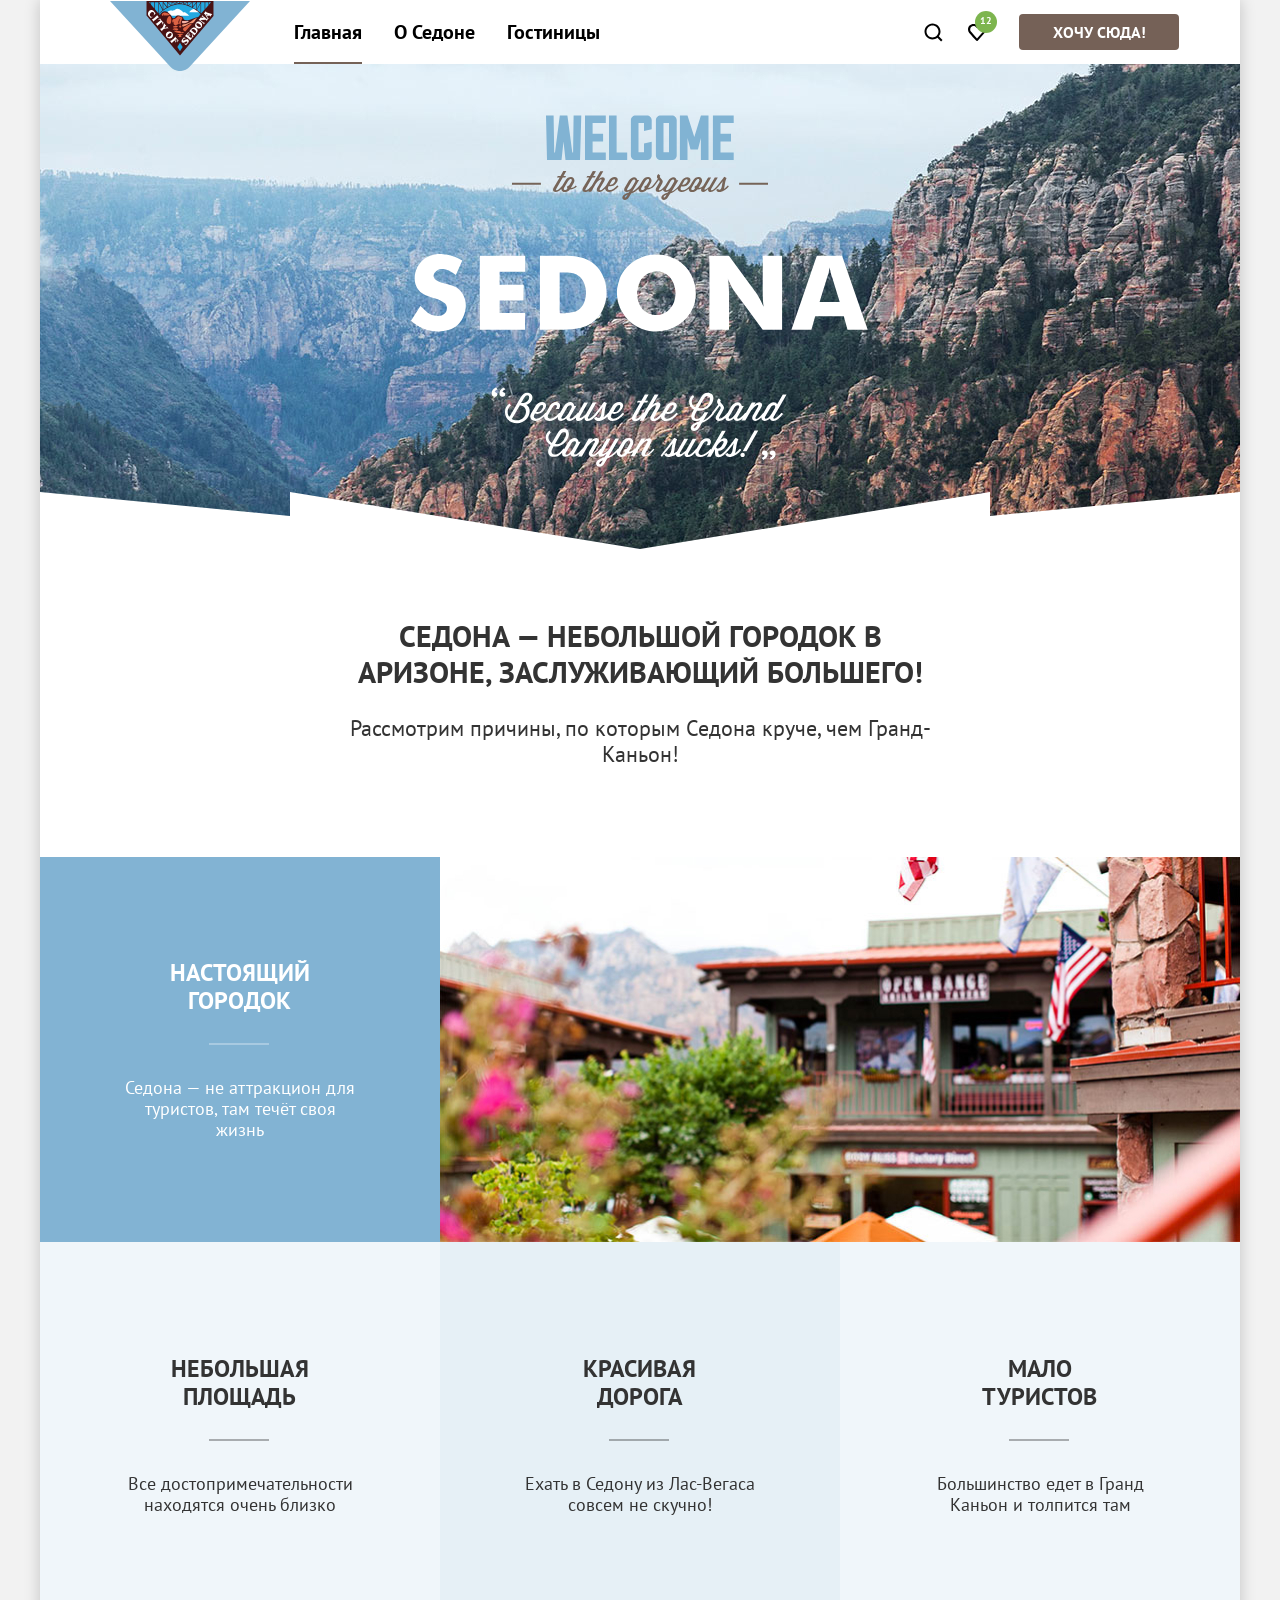
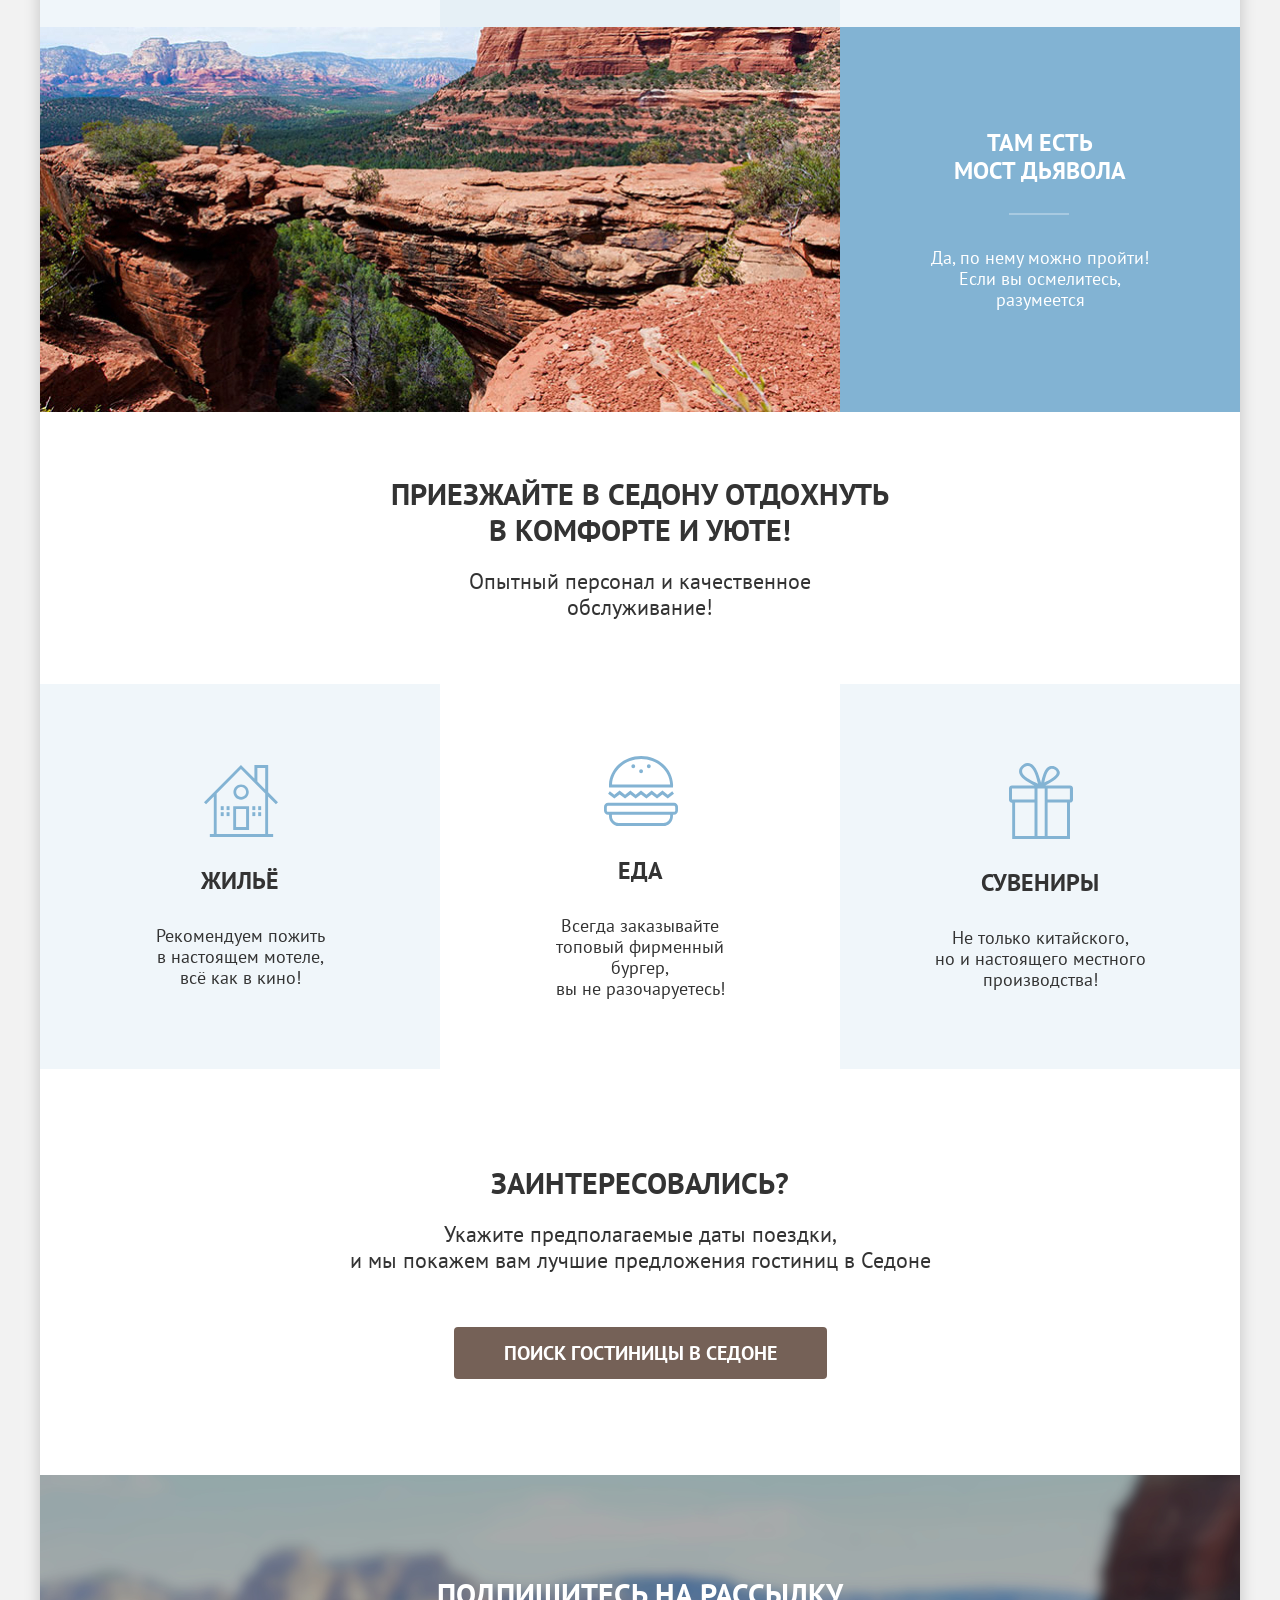
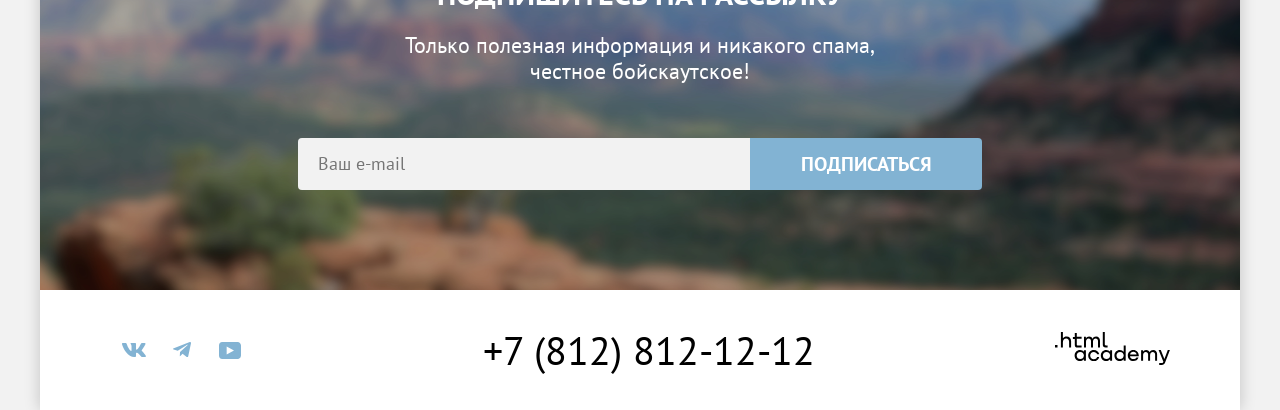
==== index.html @ 3633078c "pp2" ====
<!DOCTYPE html>
<html lang="ru">

  <head>
    <meta charset="utf-8">
    <title>Седона. Главная страница</title>
    <link rel="icon" type="image/png" sizes="32x32" href="images/favicon.png">
    <link rel="stylesheet" href="styles/styles.css">

  </head>

  <body>
    <div class="shadow">
      <header class="page-header">
        <nav class="navigation">
          <a class="logo-link" href="index.html">
            <img class="navigation-logo" src="images/logo.svg" alt="Город Седона" loading="lazy">
          </a>
          <div class="nav-left-col">
            <ul class="navigation-list">
              <li class="navigation-item">
                <a class="navigation-link navigation-current" href="index.html">Главная</a>
              </li>
              <li class="navigation-item">
                <a class="navigation-link" href="about.html">О Седоне</a>
              </li>
              <li class="navigation-item">
                <a class="navigation-link" href="catalog.html">Гостиницы</a>
              </li>
            </ul>
          </div>
          <ul class="navigation-list navigation-user">
            <li class="navigation-item">
              <a class="navigation-link" href="search.html">
                <svg class="navigation-icon" xmlns="http://www.w3.org/2000/svg" width="20" height="20" fill="none">
                  <path
                    d="M19.5 18.0083L15.8 14.3287C16.8 13.0359 17.5 11.3453 17.5 9.4558C17.5 5.08011 13.9 1.5 9.5 1.5C5.1 1.5 1.5 5.17956 1.5 9.55525C1.5 13.9309 5.1 17.511 9.5 17.511C11.3 17.511 13 16.9144 14.4 15.8204L18.1 19.5L19.5 18.0083ZM9.5 15.5221C6.2 15.5221 3.5 12.837 3.5 9.55525C3.5 6.27348 6.2 3.5884 9.5 3.5884C12.8 3.5884 15.5 6.27348 15.5 9.55525C15.5 12.837 12.8 15.5221 9.5 15.5221Z" />
                </svg>
                <span class="visually-hidden">
                  Поиск
                </span>
              </a>
            </li>
            <li class="navigation-item">
              <a class="navigation-link likes" href="favorite.html">
                <svg class="navigation-icon" xmlns="http://www.w3.org/2000/svg" width="20" height="20" fill="none">
                  <path
                    d="M9.9 19C9.6 19 9.3 18.9 9.1 18.6C3.7 12.5 2.4 11.1 2.1 10.7C1.4 9.8 1 8.6 1 7.4C1 4.4 3.4 2 6.5 2C7.8 2 9 2.5 10 3.3C11 2.5 12.3 2 13.5 2C16.5 2 19 4.4 19 7.4C19 8.7 18.5 9.9 17.7 10.8L10.7 18.7C10.5 18.9 10.3 19 9.9 19ZM3.9 9.5C4.2 9.9 7.4 13.5 10 16.4L16.2 9.4C16.7 8.9 16.9 8.2 16.9 7.4C16.9 5.6 15.4 4.1 13.6 4.1C12.6 4.1 11.6 4.6 10.9 5.4C10.6 5.7 10.3 5.8 10 5.8C9.7 5.8 9.4 5.6 9.2 5.4C8.5 4.6 7.5 4.1 6.5 4.1C4.7 4.1 3.2 5.6 3.2 7.4C3.1 8.3 3.5 9 3.9 9.5C3.8 9.5 3.8 9.5 3.9 9.5Z" />
                </svg>
                <span class="visually-hidden">
                  Избранное 12
                </span>
                <span class="likes-count">12</span>
              </a>
            </li>
            <li class="navigation-item">
              <a class="button navigation-link" href="choose.html">ХОЧУ СЮДА!</a>
            </li>
          </ul>
        </nav>
      </header>

      <main class="main-container main-index">
        <div class="page-container">
          <section class="heading">
            <h1 class="visually-hidden">Седона приветствие</h1>
            <div class="hero-picture">
              <img class="heading-logo" src="images/welcome.svg" lang="en"
                alt="Welcome to the gorgeous Sedona. Because the Grand Canyon sucks!" loading="lazy">
              <svg class="border-hero" width="1200" height="57" fill="none" xmlns="http://www.w3.org/2000/svg">
                <path d="M0 57V0L250 24V0L600 57L950 0V24L1200 0V57H0Z" fill="white" />
              </svg>
            </div>
            <div class="heading-text">
              <p class="heading-main-text">Седона — небольшой городок в Аризоне, заслуживающий большего!</p>
              <p class="subtext heading-subtext">Рассмотрим причины, по которым Седона круче, чем Гранд-Каньон!</p>
            </div>
          </section>

          <section class="advantages">
            <h2 class="visually-hidden">Преимущества</h2>
            <ul class="advantages-list">
              <li class="advantages-item dark-blue">
                <div class="advantages-alignment">
                  <h3 class="advantages-title">Настоящий городок</h3>
                  <p class="advantages-description">Седона — не аттракцион для туристов, там течёт своя жизнь</p>
                </div>
                <img class="advantages-image" src="images/photo-1.jpg" width="800" height="385"
                  alt="Фото городка Седона" loading="lazy">
              </li>
              <li class="advantages-item light-blue">
                <div class="advantages-alignment">
                  <h3 class="advantages-title">Небольшая площадь</h3>
                  <p class="advantages-description">Все достопримечательности находятся очень близко</p>
                </div>
              </li>
              <li class="advantages-item blue">
                <div class="advantages-alignment">
                  <h3 class="advantages-title">Красивая дорога</h3>
                  <p class="advantages-description">Ехать в Седону из Лас-Вегаса совсем не скучно!</p>
                </div>
              </li>
              <li class="advantages-item light-blue">
                <div class="advantages-alignment">
                  <h3 class="advantages-title">Мало туристов</h3>
                  <p class="advantages-description">Большинство едет в Гранд Каньон и толпится там</p>
                </div>
              </li>
              <li class="advantages-item dark-blue">
                <img class="advantages-image" src="images/photo-2.jpg" width="800" height="385" alt="Пейзаж каньона" loading="lazy">
                <div class="advantages-alignment">
                  <h3 class="advantages-title">Там есть<br>мост дьявола</h3>
                  <p class="advantages-description">Да, по нему можно пройти! Если вы осмелитесь, разумеется</p>
                </div>
              </li>
            </ul>
          </section>

          <section class="services">
            <div class="services-head">
              <h2 class="title services-title">Приезжайте в Седону отдохнуть в комфорте и уюте!</h2>
              <p class="subtext services-subtext">Опытный персонал и качественное обслуживание!</p>
            </div>
            <ul class="services-list">
              <li class="services-item light-blue">
                <img class="services-logo" src="images/Advantage-house.svg" alt="Декоративный элемент дом">
                <span class="services-name">Жильё</span>
                <p class="services-description">Рекомендуем пожить<br>в&nbsp;настоящем мотеле,<br>всё как в кино!</p>
              </li>
              <li class="services-item">
                <img class="services-logo" src="images/Advantage-burger.svg" alt="Декоративный элемент бургер" loading="lazy">
                <span class="services-name">Еда</span>
                <p class="services-description">Всегда заказывайте<br>топовый фирменный бургер,<br>вы не разочаруетесь!
                </p>
              </li>
              <li class="services-item light-blue">
                <img class="services-logo" src="images/Advantage-gift.svg" alt="Декоративный элемент подарок" loading="lazy">
                <span class="services-name">Сувениры</span>
                <p class="services-description">Не только китайского,<br>но и настоящего местного<br>производства!</p>
              </li>
            </ul>
          </section>
          <section class="booking">
            <div class="booking-text">
              <h2 class="title booking-title">Заинтересовались?</h2>
              <p class="subtext booking-subtext">Укажите предполагаемые даты поездки,<br>и мы покажем вам лучшие
                предложения гостиниц в Седоне</p>
              <button class="button booking-button">ПОИСК ГОСТИНИЦЫ В СЕДОНЕ</button>
            </div>
          </section>
          <section class="subscription">
            <div class="subscription-text">
              <h2 class="title subscription-title">Подпишитесь на рассылку</h2>
              <p class="subtext subscription-subtext">Только полезная информация и никакого спама, честное бойскаутское!
              </p>
            </div>
            <form class="subscription-form" action="https://echo.htmlacademy.ru/courses" method="post">
              <label class="visually-hidden" for="subscription-email">Email</label>
              <input class="field" type="email" placeholder="Ваш e-mail" name="subscription-email"
                id="subscription-email" required>
              <button class="button subscription-button" type="submit">Подписаться</button>
            </form>
          </section>
        </div>
      </main>

      <footer class="page-footer">
        <div class="page-footer-container">
          <section class="footer-social">
            <h2 class="visually-hidden">Наши социальные сети</h2>
            <ul class="footer-social-list">
              <li class="footer-social-item">
                <a class="button" href="https://vk.com/htmlacademy" target="_blank" rel="noreferrer noopener">
                  <svg class="footer-social-logo" xmlns="http://www.w3.org/2000/svg" width="24" height="14" fill="none">
                    <path fill-rule="evenodd" clip-rule="evenodd"
                      d="M23.45 0.948C23.616 0.402 23.45 0 22.655 0H20.03C19.362 0 19.054 0.347 18.887 0.73C18.887 0.73 17.552 3.926 15.661 6.002C15.049 6.604 14.771 6.795 14.437 6.795C14.27 6.795 14.019 6.604 14.019 6.057V0.948C14.019 0.292 13.835 0 13.279 0H9.151C8.734 0 8.483 0.304 8.483 0.593C8.483 1.214 9.429 1.358 9.526 3.106V6.904C9.526 7.737 9.373 7.888 9.039 7.888C8.149 7.888 5.984 4.677 4.699 1.003C4.45 0.288 4.198 0 3.527 0H0.9C0.15 0 0 0.347 0 0.73C0 1.412 0.89 4.8 4.145 9.281C6.315 12.341 9.37 14 12.153 14C13.822 14 14.028 13.632 14.028 12.997V10.684C14.028 9.947 14.186 9.8 14.715 9.8C15.105 9.8 15.772 9.992 17.33 11.467C19.11 13.216 19.403 14 20.405 14H23.03C23.78 14 24.156 13.632 23.94 12.904C23.702 12.18 22.852 11.129 21.725 9.882C21.113 9.172 20.195 8.407 19.916 8.024C19.527 7.533 19.638 7.314 19.916 6.877C19.916 6.877 23.116 2.451 23.449 0.948H23.45Z" />
                  </svg>
                  <span class="visually-hidden">ВКонтакте</span>
                </a>
              </li>
              <li class="footer-social-item">
                <a class="button" href="https://t.me/htmlacademy" target="_blank" rel="noreferrer noopener">
                  <svg class="footer-social-logo" xmlns="http://www.w3.org/2000/svg" width="18" height="16" fill="none">
                    <path
                      d="M16.785 0.0992597L0.840489 6.24776C-0.247661 6.68481 -0.241365 7.29184 0.640845 7.56253L4.73445 8.83953L14.2058 2.8637C14.6537 2.59121 15.0629 2.7378 14.7265 3.03636L7.05283 9.96185H7.05103L7.05283 9.96275L6.77045 14.1823C7.18413 14.1823 7.36669 13.9925 7.59871 13.7686L9.58705 11.8351L13.7229 14.89C14.4855 15.31 15.0332 15.0941 15.2229 14.1841L17.9379 1.38885C18.2158 0.274623 17.5126 -0.229883 16.785 0.0992597Z" />
                  </svg>
                  <span class="visually-hidden">Телеграм</span>
                </a>
              </li>
              <li class="footer-social-item">
                <a class="button" href="https://www.youtube.com/user/htmlacademyru" target="_blank" rel="noreferrer noopener">
                  <svg class="footer-social-logo" xmlns="http://www.w3.org/2000/svg" width="22" height="17" fill="none">
                    <path
                      d="M18.607 0H3.17413C1.31343 0 0 1.59375 0 3.4V13.4937C0 15.4062 1.31343 17 3.17413 17H18.8259C20.4677 17 22 15.4062 22 13.6V3.4C21.7811 1.59375 20.4677 0 18.607 0ZM7.66169 12.5375V4.4625L14.995 8.5L7.66169 12.5375Z" />
                  </svg>
                  <span class="visually-hidden">YouTube</span>
                </a>
              </li>
            </ul>
          </section>

          <section class="footer-contacts">
            <h2 class="visually-hidden">Контакты</h2>
            <address class="footer-contacts-address">
              <a class="footer-contacts-address-phone" href="tel:+78005558628">+7 (812) 812-12-12</a>
            </address>
          </section>

          <section class="footer-logo">
            <h2 class="visually-hidden">Ссылка на академию</h2>
            <a class="footer-logo-link" href="https://htmlacademy.ru/" target="_blank" rel="noreferrer noopener">
              <svg class="academia-logo" xmlns="http://www.w3.org/2000/svg" width="115" height="33">
                <path
                  d="M0 12.9v2.6h2.5v-2.6zM11.6 4.5c-1.6 0-2.8.7-3.6 1.7h-.1V0h-2v15.5h2v-5.3c0-2.1 1.3-3.6 3.3-3.6 1.8 0 2.9 1.4 2.9 3.2v5.7h2V9.4c.1-3-1.8-4.9-4.5-4.9M26.6 4.8h-4.8V1.1h-2v3.8h-1.9v2h1.9v6c0 1.7 1 2.7 2.7 2.7h4.1v-2h-3.7c-.7 0-1.1-.4-1.1-1.1V6.8h4.8zM41.1 4.6c-1.6 0-2.9.8-3.5 2.1h-.1c-.6-1.2-1.8-2.1-3.4-2.1-1.4 0-2.5.8-3.1 1.8h-.1V4.8H29v10.6h2V10c0-2 1-3.5 2.6-3.5 1.5 0 2.4 1 2.4 2.6v6.3h2V9.8c0-2.4 1.4-3.3 2.6-3.3 1.5 0 2.4 1 2.4 2.6v6.3h2V8.9c.1-2.5-1.4-4.3-3.9-4.3M47.8 12.7c0 1.7 1 2.7 2.8 2.7h2v-2h-1.7c-.7 0-1.1-.4-1.1-1.1V0h-2zM28.9 19.7c-.9-1.1-2.2-1.8-3.9-1.8-3.1 0-5.4 2.3-5.4 5.6s2.3 5.6 5.4 5.6c1.8 0 3-.8 3.8-1.9h.1v1.6h2V18.2h-2zm-3.6 7.4c-2.2 0-3.6-1.6-3.6-3.6s1.4-3.6 3.6-3.6 3.6 1.6 3.6 3.6c0 1.9-1.4 3.6-3.6 3.6M44.2 22c-.5-2.4-2.6-4.1-5.4-4.1-3.4 0-5.6 2.5-5.6 5.6s2.2 5.6 5.6 5.6c2.8 0 4.9-1.8 5.4-4.2h-2.1c-.4 1.3-1.7 2.3-3.3 2.3-2.2 0-3.6-1.6-3.6-3.6s1.4-3.6 3.6-3.6c1.6 0 2.8 1 3.3 2.2h2.1zM55.1 19.7c-.9-1.1-2.2-1.8-3.9-1.8-3.1 0-5.4 2.3-5.4 5.6s2.3 5.6 5.4 5.6c1.8 0 3-.8 3.8-1.9h.1v1.6h2V18.2h-2zm-3.6 7.4c-2.2 0-3.6-1.6-3.6-3.6s1.4-3.6 3.6-3.6 3.6 1.6 3.6 3.6c0 1.9-1.5 3.6-3.6 3.6M68.7 19.8c-.9-1.1-2.2-1.9-3.9-1.9-3.1 0-5.4 2.3-5.4 5.6s2.2 5.6 5.4 5.6c1.7 0 3-.8 3.8-1.8h.1v1.5h2V13.4h-2zm-3.6 7.3c-2.2 0-3.6-1.6-3.6-3.6s1.4-3.6 3.6-3.6 3.6 1.6 3.6 3.6c-.1 2-1.5 3.6-3.6 3.6M78.3 17.9c-3.3 0-5.5 2.5-5.5 5.6 0 3 2.1 5.6 5.5 5.6 2.5 0 4.5-1.3 5.2-3.6h-2.1c-.5 1-1.6 1.6-3 1.6-1.9 0-3.3-1.3-3.4-2.9h8.8c.2-3.6-2-6.3-5.5-6.3m0 1.9c1.7 0 3 1 3.3 2.6h-6.5c.3-1.5 1.5-2.6 3.2-2.6M98.2 17.9c-1.6 0-2.9.8-3.6 2h-.1c-.6-1.2-1.8-2-3.4-2-1.4 0-2.5.7-3.1 1.8v-1.5h-1.9v10.6h2v-5.4c0-2 1-3.4 2.6-3.5 1.5 0 2.4 1 2.4 2.6v6.3h2v-5.6c0-2.4 1.4-3.3 2.6-3.3 1.5 0 2.4 1 2.4 2.6v6.3h2v-6.5c.1-2.6-1.4-4.4-3.9-4.4M109.4 27l-3.6-8.9h-2.2l4.8 11.6c-.3.9-.7 1.2-1.7 1.2h-2.5v2h2.5c1.8 0 2.8-.8 3.5-2.6l4.7-12.2h-2.1z" />
              </svg>
            </a>
          </section>
        </div>
      </footer>

      <div class="modal-container modal-container-close">
        <div class="modal modal-search">
          <button class="modal-close-button">
            <svg class="modal-cross" xmlns="http://www.w3.org/2000/svg" width="14" height="14">
              <path
                d="M14 1.292 12.708 0 7 5.708 1.292 0 0 1.292 5.708 7 0 12.708 1.292 14 7 8.292 12.708 14 14 12.708 8.292 7z" />
            </svg>
            <span class="visually-hidden">Закрыть</span>
          </button>
          <section class="modal-content">
            <h2 class="modal-title">Поиск гостиницы в Седоне</h2>
            <form class="search-form" action="https://echo.htmlacademy.ru/" method="post">
              <fieldset class="field-group field-group-one">
                <label class="modal-label" for="checkin-date">Дата Заезда:</label>
                <input class="checkin-date modal-field field" type="text" id="checkin-date" name="checkin-date"
                  value="27 апреля 2020">
                <span class="modal-notification in">Мы не можем отправить вас в прошлое.</span>
              </fieldset>
              <fieldset class="field-group field-group-two">
                <label class="modal-label" for="checkout-date">Дата Выезда:</label>
                <input class="checkout-date modal-field field" type="text" id="checkout-date" name="checkout-date"
                  value="1 сентября 2023">
                <span class="modal-notification out">На эти даты есть свободные номера. Пока есть.</span>
              </fieldset>
              <fieldset class="field-group field-adults">
                <label class="modal-label" for="adults">Взрослые:</label>
                <div class="field plus-minus-input">
                  <button class="minus-button" type="button">
                    <svg class="minus-icon" xmlns="http://www.w3.org/2000/svg" width="20" height="20" fill="none">
                      <path d="M3 9v2h14V9z" />
                    </svg>
                    <span class="visually-hidden">Уменьшить число</span>
                  </button>
                  <input class="adults modal-field field" type="text" id="adults" name="adults" value="2">
                  <button class="plus-button" type="button">
                    <svg class="plus-icon" width="14" height="14" fill="none" xmlns="http://www.w3.org/2000/svg">
                      <path d="M14 6H8V0H6V6H0V8H6V14H8V8H14V6Z" />
                    </svg>
                    <span class="visually-hidden">увеличить число</span>
                  </button>
                </div>
              </fieldset>
              <fieldset class="field-group field-childrens">
                <label class="modal-label" for="childrens">Дети:</label>
                <span class="tooltip">
                  <button class="tooltip-toggle" type="button" aria-labelledby="tooltip-label-date">
                    <svg class="tooltip-icon" width="26" height="26" fill="none" xmlns="http://www.w3.org/2000/svg">
                      <circle cx="13" cy="13" r="13" fill="#83B3D3" />
                      <path fill-rule="evenodd" clip-rule="evenodd" d="M12 7H14V9H12V7ZM14 19H12V10H14V19Z"
                        fill="white" />
                    </svg>
                  </button>
                  <span class="tooltip-text" role="tooltip" id="tooltip-label-date">Укажите количество детей, которые
                    будут с вами, возраст которых от 6 до 18 лет. Дети до 6 лет размещаются бесплатно.</span>
                </span>
                <div class="field plus-minus-input">
                  <button class="minus-button" type="button">
                    <svg class="minus-icon" xmlns="http://www.w3.org/2000/svg" width="20" height="20" fill="none">
                      <path d="M3 9v2h14V9z" />
                    </svg>
                    <span class="visually-hidden">Уменьшить число</span>
                  </button>
                  <input class="childrens modal-field field" type="text" id="childrens" name="childrens" value="2">
                  <button class="plus-button" type="button">
                    <svg class="plus-icon" width="14" height="14" fill="none" xmlns="http://www.w3.org/2000/svg">
                      <path d="M14 6H8V0H6V6H0V8H6V14H8V8H14V6Z" />
                    </svg>
                    <span class="visually-hidden">увеличить число</span>
                  </button>
                </div>
              </fieldset>
              <button class="button modal-search-result" type="submit">Найти</button>
            </form>
          </section>
        </div>
      </div>
    </div>
  </body>

</html>
---- styles/styles.css ----
@font-face {
  font-family: "PT Sans";
  font-style: normal;
  font-weight: 400;
  src: url("../fonts/PTSans-Regular.woff2") format("woff2");
  font-display: swap;
}

@font-face {
  font-family: "PT Sans";
  font-style: normal;
  font-weight: 700;
  src: url("../fonts/PTSans-Bold.woff2") format("woff2");
  font-display: swap;
}

@font-face {
  font-family: "PT Sans";
  font-style: italic;
  font-weight: 400;
  src: url("../fonts/PTSans-Italic.woff2") format("woff2");
  font-display: swap;
}

@font-face {
  font-family: "PT Sans";
  font-style: italic;
  font-weight: 700;
  src: url("../fonts/PTSans-Bolditalic.woff2") format("woff2");
  font-display: swap;
}

.button {
  font-family: "PT Sans";
  color: #ffffff;
  background-color: #82b3d3;
  font-size: 20px;
  line-height: 36px;
  text-decoration: none;
  text-transform: uppercase;
  font-weight: 700;
  border: none;
  border-radius: 4px;
}

.button:hover:not(:disabled),
.pagination-link:hover:not(:disabled) {
  background-color: #68a2ca;
}

.button:focus-visible,
.pagination-link:focus-visible {
  outline: none;
  background-color: #68a2ca;
}

.pagination-current:hover:not(:disabled),
.pagination-current:focus-visible {
  color: #000000;
  background-color: #f2f2f2;
}

.pagination-current:hover {
  background-color: inherit;
}

.pagination-link.pagination-others:hover {
  color: #000000;
  background-color: #ffffff;
  cursor: default;
}

.pagination-link .pagination-current:focus-visible {
  background-color: inherit;
}

.pagination-link.pagination-others:focus-visible {
  color: #000000;
  background-color: #ffffff;
  cursor: default;
}

.button.modal-search-result:hover:not(:disabled) {
  background-color: #68a2ca;
}

.button.modal-search-result:focus-visible {
  outline: none;
  background-color: #68a2ca;
}

a.button,
.booking-button {
  color: #ffffff;
  background-color: #756157;
}

a.button:hover:not(:disabled),
.booking-button:hover:not(:disabled) {
  background-color: #615048;
}

a.button:focus-visible,
.booking-button:focus-visible {
  outline: none;
  background-color: #615048;
}

.button:active,
.pagination-link:active {
  color: rgba(255, 255, 255, 0.3);
}

.button:disabled {
  color: #e5e5e5;
}

.product-favorite-button {
  background-color: #7db54f;
  font-size: 16px;
}

.product-card .button {
  font-size: 16px;
}

.product-favorite-button:hover:not(:disabled),
.product-favorite-button:focus-visible {
  background-color: #6c9e42;
}

.product-favorite-button:active {
  color: rgba(255, 255, 255, 0.3);
}

.button-show {
  color: #000000;
  font-size: 18px;
  line-height: 21px;
  font-weight: 400;
  text-decoration: none;
  border: 2px solid;
  border-radius: 4px;
  border-color: #00000027;
  width: 48px;
  height: 48px;
  margin-right: 8px;
  box-sizing: border-box;
}

.button-show:hover:not(:disabled) {
  border: 2px solid;
  border-color: #000000;
}

.button-show:focus-visible {
  outline: none;
  border: 2px solid;
  border-color: #68a2ca;
}

.button-show:active {
  border: 2px solid;
  border-color: #000000;
}

.button-show:last-child {
  margin-right: 0;
}

html {
  height: 100%;
}

body {
  margin: 0;
  display: flex;
  flex-direction: column;
  min-height: 100%;
  font-family: "PT Sans", sans-serif;
  text-align: center;
  font-size: 18px;
  line-height: 21px;
  color: #333333;
  background-color: #f2f2f2;
  min-width: 1280px;
}

.page-shadow {
  box-shadow: 0 0 15px rgba(0, 0, 0, 0.25);
}

.visually-hidden {
  position: absolute;
  width: 1px;
  height: 1px;
  margin: -1px;
  padding: 0;
  border: 0;
  clip: rect(0 0 0 0);
  overflow: hidden;
}

.main-container {
  flex-grow: 1;
}

.page-header {
  color: #000000;
  background-color: #ffffff;
  margin: 0 auto;
}

.shadow {
  margin: 0 auto;
  width: 1200px;
  height: 100%;
  position: relative;
  box-shadow: 0 0 15px 0 #00000033;
}

.navigation {
  display: flex;
  box-sizing: border-box;
  position: relative;
  width: 1200px;
  padding: 0 70px;
  justify-content: space-between;
}

.nav-left-col {
  display: flex;
}

.navigation-logo {
  position: absolute;
  width: 140px;
  height: 72px;
  margin-right: 30px;
}

.navigation-list {
  display: flex;
  min-width: 465px;
  margin: 0;
  padding: 0;
  padding-left: 168px;
  list-style-type: none;
  flex-wrap: wrap;
}

.page-header .navigation-link {
  position: relative;
  font-size: 20px;
  line-height: 24px;
  font-weight: 700;
  text-decoration: none;
  color: #000000;
  padding: 20px 16px;
  display: block;
}

.navigation-icon {
  position: absolute;
  top: 0;
  right: 0;
  bottom: 0;
  left: 0;
  margin: auto;
  fill: #000000;
}

.navigation-item {
  position: relative;
}

.navigation-link.likes {
  position: relative;
  margin-right: 20px;
}


.likes-count {
  position: absolute;
  display: block;
  top: 11px;
  left: 20px;
  width: 12px;
  height: 12px;
  font-size: 10px;
  line-height: 10px;
  color: #ffffff;
  background-color: #7db54f;
  border-radius: 100%;
  padding: 5px;
}

.navigation-user {
  max-width: 270px;
  font-size: 16px;
  line-height: 20px;
  margin: 0;
}

.navigation-user .navigation-link {
  min-width: 20px;
  min-height: 20px;
  display: block;
  padding: 22px 12px;
}

.navigation-current::before {
  position: absolute;
  bottom: 0;
  left: 16px;
  height: 2px;
  right: 16px;
  background-color: #756257;
  content: "";
}

.navigation-user .button {
  padding: 8px 22px;
  margin: 14px auto;
  border-radius: 4px;
  font-size: 16px;
  line-height: 20px;
  color: #ffffff;
  min-width: 160px;
  box-sizing: border-box;
}

.page-container {
  width: 1200px;
  margin: 0 auto;
  background-color: #ffffff;
}

.heading {
  text-align: center;
}

.hero-picture {
  background-color: #82b3d3;
  background-image: url("../images/index-background.jpg");
  background-size: 100% auto;
  background-repeat: no-repeat;
  height: 485px;
}

.heading-logo {
  width: 458px;
  height: 352px;
  margin: 51px auto 21px;
}

.heading-text {
  display: flex;
  flex-direction: column;
  padding: 69px 0;
  align-items: center;
  justify-content: center;
  margin-bottom: 21px;
}

.heading-main-text {
  font-size: 30px;
  line-height: 36px;
  font-weight: 700;
  text-transform: uppercase;
  width: 620px;
  padding: 0;
  margin: 0;
  padding-bottom: 25px;
}

.subtext {
  font-size: 22px;
  line-height: 26px;
  margin: 0;
}

.heading-text .subtext {
  width: 651px;
}

.advantages-list {
  display: flex;
  flex-wrap: wrap;
  justify-content: space-between;
  margin: 0;
  padding: 0;
}

.advantages-item {
  display: flex;
}

.advantages-alignment {
  display: flex;
  position: relative;
  flex-direction: column;
  align-content: center;
  justify-content: center;
  width: 230px;
  min-height: 181px;
  margin: 102px 85px;
  align-self: center;
}

.advantages-description {
  color: #333333;
  margin: 0;
  width: 230px;
  text-align: center;
}

li.dark-blue {
  color: #ffffff;
  background-color: #82b3d3;
}

li.dark-blue p {
  color: #ffffff;
}

li.light-blue {
  background-color: rgba(131, 179, 211, 0.12);
}

li.blue {
  background-color: rgba(131, 179, 211, 0.2);
}

.advantages-title {
  font-size: 24px;
  line-height: 28px;
  font-weight: 700;
  width: 175px;
  text-transform: uppercase;
  margin: 0;
  margin-bottom: 62px;
  margin-left: 27px;
  position: relative;
}

.advantages-image {
  margin: auto 0;
}

.advantages-title::before {
  position: absolute;
  bottom: -30px;
  left: 57px;
  width: 60px;
  height: 2px;
  background-color: rgba(0, 0, 0, 0.3);
  content: "";
}

.dark-blue .advantages-title::before {
  background-color: rgba(255, 255, 255, 0.3);
}

.title {
  font-size: 30px;
  line-height: 36px;
  text-transform: uppercase;
  font-weight: 700;
}

.services-head {
  min-height: 246px;
  padding: 64px 0;
  box-sizing: border-box;
  display: flex;
  flex-direction: column;
  align-items: center;
  justify-content: center;
}

.services-list {
  margin: 0;
  padding: 0;
  display: flex;
}

.services-item {
  min-height: 385px;
  display: flex;
  flex-direction: column;
  flex-grow: 1;
  align-items: center;
  justify-content: center;
  box-sizing: border-box;
  padding: 40px 0;
}

.services-logo {
  width: 75px;
  height: 72ps;
  margin-bottom: 30px;
}

.services-title {
  margin: 0;
  margin-bottom: 20px;
  width: 505px;
}

.services-subtext {
  max-width: 490px;
}

.services-name {
  font-size: 24px;
  line-height: 28px;
  width: 230px;
}

.services-description {
  width: 230px;
  margin: 0;
  padding-top: 30px;
}

.services-name {
  font-size: 24px;
  line-height: 28px;
  font-weight: 700;
  text-transform: uppercase;
}

.booking {
  display: flex;
  flex-direction: column;
  align-items: center;
  padding: 96px 0;
}

.booking-text {
  width: 592px;
}

.booking-title {
  margin: 0;
  padding: 0;
  margin-bottom: 20px;
}

.booking-subtext {
  margin-bottom: 54px;
}

.booking-button {
  padding: 8px 50px;
  border-radius: 4px;
}

.subscription {
  min-height: 415px;
  color: #ffffff;
  background-color: #82b3d3;
  background-image: url("../images/subscribe.jpg");
  background-size: 100% auto;
  display: flex;
  flex-direction: column;
  justify-content: center;
  align-items: center;
  padding: 40px 0;
  box-sizing: border-box;
}

.subscription-text {
  max-width: 475px;
}

.subscription-title {
  margin: 0;
  padding-bottom: 20px;
}

.subscription-subtext {
  color: #ffffff;
  padding-bottom: 54px;
}

.footer-subscription {
  color: #333333;
  background-color: #ffffff;
  background-image: none;
}

.footer-subscription .subscription-subtext {
  color: #333333;
}

.footer-logo-img {
  fill: #000000;
}

.footer-logo:hover .academia-logo {
  fill: #756157;
}

.footer-logo-link:focus-visible .academia-logo {
  fill: #756157;
}


.footer-logo-img:active {
  fill: rgba(117, 97, 87, 0.3);
}

.navigation-link {
  font-size: 16px;
  line-height: 20px;
}

.page-footer-container {
  display: flex;
  box-sizing: border-box;
  width: 1200px;
  margin: 0 auto;
  justify-content: space-between;
  align-items: center;
  padding: 40px 70px;
  background-color: #ffffff;
}

.subscription-form {
  display: grid;
  grid-template-columns: 452px 232px;
  align-items: center;

}

.field {
  font-family: inherit;
  font-size: 18px;
  border: none;
  padding-left: 20px;
  padding-top: 14px;
  padding-bottom: 14px;
  min-height: 52px;
  box-sizing: border-box;
  background-color: #f2f2f2;
  border-radius: 4px 0 0 4px;
}

.subscription-button {
  cursor: pointer;
  min-height: 52px;
  width: 232px;
  box-sizing: border-box;
  border-radius: 0 4px 4px 0;
}

.footer-social-list {
  display: flex;
  flex-wrap: wrap;
  list-style-type: none;
  margin: 0;
  padding: 0;
}

.footer-social-item {
  position: relative;
  min-width: 24px;
  min-height: 14px;
  margin: 13px 12px;
}

.footer-social-item:nth-child(3n) {
  margin-right: 0;
}

.footer-social-logo {
  position: absolute;
  top: 0;
  right: 0;
  bottom: 0;
  left: 0;
  margin: auto;
  fill: #83b3d3;
}

.footer-social-logo:hover:not(:disabled) {
  fill: #68a2ca;
}

.footer-social-logo:focus-visible {
  fill: #68a2ca;
}

.footer-social-logo:active {
  fill: rgba(104, 162, 202, 0.3);
}

.footer-contacts-address-phone:hover:not(:disabled) {
  color: #756157;
}

.footer-contacts-address-phone:focus-visible {
  outline: none;
  color: #756157;
}

.footer-contacts-address-phone:active {
  color: rgba(117, 97, 87, 0.3);
}

.academia-logo {
  fill: #000000;
}

.academia-logo:hover:not(:disabled) {
  fill: #756157;
}

.academia-logo:focus-visible {
  fill: #756157;
}

.academia-logo:active {
  fill: rgba(117, 97, 87, 0.3);
}

.page-footer a {
  color: #83b3d3;
  background-color: transparent;
}

address .footer-contacts-address-phone {
  font-family: "PT Sans", sans-serif;
  color: #000000;
  font-size: 40px;
  line-height: 40px;
  text-decoration: none;
  font-style: normal;
}

.inner-header {
  width: 1060px;
  text-align: left;
  margin: 0;
  margin-bottom: 40px;
}

.inner-header-title {
  font-size: 60px;
  line-height: 78px;
  font-weight: 700;
  margin: 0;
  text-transform: none;
  margin-bottom: 8px;
}

.header-filter-style {
  color: #ffffff;
  background-color: #83b3d3;
  background-image: url("../images/catalog-background.jpg");
  background-repeat: no-repeat;
  background-size: 100% 100%;
  min-height: 412px;
  padding-top: 35px;
  padding-left: 70px;
  display: flex;
  box-sizing: border-box;
  flex-direction: column;
}

.catalog-filter {
  display: flex;
  width: 1060px;
  justify-content: space-between;
}

.breadcrumbs {
  display: flex;
  flex-wrap: wrap;
  position: relative;
  list-style-type: none;
  font-size: 16px;
  line-height: 21px;
  padding: 0;
  margin: 0;
  align-items: center;
}

.breadcrumbs-link {
  color: #ffffff;
  text-decoration: none;
  min-width: 12px;
  min-height: 12px;
  cursor: pointer;
}

.breadcrumbs-item {
  display: block;
  position: relative;
  margin-right: 28px;
  min-width: 15px;
}

.breadcrumbs-link:hover:not(:disabled),
.main-icon:hover:not(:disabled) {
  color: rgba(255, 255, 255, 0.6);
  fill: rgba(255, 255, 255, 0.6);
}

.breadcrumbs-link:focus-visible {
  outline: none;
}

.breadcrumbs-link:active,
.main-icon:active {
  color: rgba(255, 255, 255, 0.3);
  fill: rgba(255, 255, 255, 0.3);
}


.breadcrumbs-item:not(:first-child):before {
  content: "";
  position: absolute;
  left: -18px;
  order: 2;
  width: 8px;
  height: 20px;
  display: block;
  background-image: url("../images/arrow.svg");
  background-repeat: no-repeat;
  background-position: center;
  background-size: 7px 10px;
}

.main-icon {
  position: absolute;
  top: 0;
  right: 0;
  bottom: 0;
  left: 0;
  margin: auto;
  fill: #ffffff;
}

.catalog-filter-group {
  width: 150px;
}

.catalog-filter-group:first-child {
  margin-right: 70px;
}

.catalog-filter-title {
  font-size: 20px;
  line-height: 24px;
  font-weight: 700;
  margin-bottom: 32px;
}

.catalog-filter-list {
  list-style-type: none;
}

.catalog-filter-item {
  margin-bottom: 16px;
}

.catalog-filter-list:last-child {
  margin-bottom: 0;
}

fieldset {
  border: transparent;
  padding: 0;
  margin: 0;
}

.catalog-filter-list {
  padding: 0;
  margin: 0;
  text-align: left;
}

.filter-left-col {
  display: flex;
  width: 371px;
  justify-content: space-between;
}

.filter-right-col {
  display: flex;
  width: 549px;
  justify-content: space-between;
}

.catalog-price-slider {
  width: 288px;
}

.filter-buttons {
  display: flex;
  flex-direction: column;
  width: 191px;
  min-height: 104px;
  margin-top: 56px;
}

.filter-buttons .button:last-child {
  margin-top: 32px;
  background-color: transparent;
}

.filter-buttons .button:last-child:hover:not(:disabled) {
  color: rgba(255, 255, 255, 0.6);
}

.filter-buttons .button:last-child:focus-visible {
  border: 3px solid;
  border-color: #83b3d3;
}

.filter-buttons .button:last-child:active {
  color: rgba(255, 255, 255, 0.3);
}

.reset-button {
  line-height: 30px;
  border: 3px solid;
  border-color: transparent;
  border-radius: 4px;
}

.reset-button:focus-visible {
  outline: none;
  background-color: #83b3d3;
}

.range-scale {
  position: relative;
  height: 4px;
  margin-top: 40px;
  background-color: rgba(255, 255, 255, 0.3);
  width: 288px;
}

.range-bar {
  position: absolute;
  height: 4px;
  background-color: #ffffff;
  left: 0;
  width: 226px
}

.range-toggle {
  border: 0;
  position: absolute;
  width: 20px;
  height: 20px;
  background: #ffffff;
  border-radius: 5px;
  cursor: pointer;
}

.range-toggle:hover:not(:disabled) {
  box-shadow: 0 4px 10px rgba(0, 0, 0, 0.25);
}

.range-toggle:focus-visible {
  outline: 3px solid #83b3d3;
  box-shadow: 0 4px 10px rgba(0, 0, 0, 0.25);
}

.range-toggle:active {
  outline: 2px solid #83b3d3;
  box-shadow: 0 7px 15px rgba(0, 0, 0, 0.25);
}

.toggle-min {
  top: -8px;
  left: 0;
}

.toggle-max {
  top: -8px;
  right: 0;
}

.range-wrapper-inputs {
  display: flex;
  justify-content: space-between;
}

.catalog-filter-title {
  text-align: left;
}

.catalog-filter-label {
  display: flex;
  position: relative;
  width: 143px;
  background-color: #ffffff;
  border-radius: 4px;
}

.control {
  position: relative;
  display: block;
  padding-left: 36px;
}

.control-mark {
  position: absolute;
  top: 2px;
  left: 0;
  width: 20px;
  height: 20px;
  background-color: #ffffff;
  border-radius: 3px;
}

.control-input:focus-visible ~ .control-mark {
  outline: 3px solid #83b3d3;
}

.control-input:hover:not(:disabled) ~ .control-mark {
  background-color: rgba(255, 255, 255, 0.6);
}

.control-input:active ~ .control-mark {
  background-color: rgba(255, 255, 255, 0.3);
}

.control-input:hover:not(:disabled) ~ .control-label {
  color: rgba(255, 255, 255, 0.6);
}

.control-input:active ~ .control-label {
  color: rgba(255, 255, 255, 0.3);
}

.control:focus-visible .control-mark {
  border-radius: 8px;
  border: 3px solid;
  border-color: #82b3d3;
}

.control-input:disabled + .control-mark {
  background-color: rgba(255, 255, 255, 0.6);
}

.control-label {
  line-height: 23px;
}

.control-input[type="checkbox"]:checked + .control-mark::before {
  position: absolute;
  top: 11px;
  left: 3px;
  width: 7px;
  height: 2px;
  background-color: #3f5e72;
  content: "";
}

.control-input[type="checkbox"]:checked + .control-mark::after {
  position: absolute;
  top: 9px;
  left: 6px;
  width: 13px;
  height: 2px;
  background-color: #3f5e72;
  content: "";
}

.control-input[type="checkbox"]:checked + .control-mark::before {
  transform: rotate(45deg);
}

.control-input[type="checkbox"]:checked + .control-mark::after {
  transform: rotate(-45deg);
}

.control-input[type="radio"] + .control-mark {
  border-radius: 50%;
}

.control-input[type="radio"]:checked + .control-mark::before {
  position: absolute;
  top: 5px;
  left: 5px;
  width: 10px;
  height: 10px;
  background-color: #3f5e72;
  border-radius: 50%;
  content: "";
}

.select {
  position: relative;
  display: flex;
  align-items: center;
  width: 260px;
  margin-right: auto;
}

.select-control {
  width: 100%;
  padding: 8px 14px;
  padding-right: 48px;
  font: inherit;
  font-weight: 400;
  background-color: #ffffff;
  border: 2px solid #e5e5e5;
  border-radius: 4px;
  background-image: url("../images/select-arrow.svg");
  background-repeat: no-repeat;
  background-position: right 16px center;
  appearance: none;
}

.select-control:hover:not(:disabled),
.select-control:focus-visible {
  outline: none;
  border-color: #68a2ca;
}

.select-control:disabled {
  border-color: rgba(0, 0, 0, 0.3);
  color: rgba(0, 0, 0, 0.3);
}

.filter-text {
  position: absolute;
  color: rgba(0, 0, 0, 0.3);
  top: 12px;
  left: 103px;
}

.range-input {
  width: 143px;
  height: 48px;
  padding: 0 50px 0 20px;
  box-sizing: border-box;
  font: inherit;
  background-color: #f2f2f2;
  border: none;
  font-weight: 700;
  appearance: textfield;
  margin: 0;
  color: #000000;
}

.range-input:hover:not(:disabled) {
  background-color: #e5e5e5;
}

.range-input:focus-visible {
  outline: none;
  border: 3px solid;
  padding: 0 47px 0 17px;
  border-color: #82b3d3;
}

.range-input::placeholder {
  color: #000000;
}

.range-input.start {
  border-radius: 4px 0 0 4px;
}

.range-input.stop {
  border-radius: 0 4px 4px 0;
}

.range-input::-webkit-outer-spin-button,
.range-input::-webkit-inner-spin-button {
  appearance: none;
  margin: 0;
}

.catalog-products {
  width: 1060px;
  margin: 50px 70px 60px;
}

.buttons-shows-row {
  display: flex;
  flex-wrap: wrap;
}

.button-show {
  position: relative;
}

.button-show-svg {
  position: absolute;
  top: 0;
  right: 0;
  bottom: 0;
  left: 0;
  margin: auto;
  fill: #000000;
}

.cards-head {
  display: flex;
  justify-content: space-between;
  align-items: center;
  min-height: 49px;
}

.catalog-respond-title {
  padding: 0;
  margin: 0;
  flex-grow: 1;
  text-align: left;
}

.select-control {
  width: 292px;
  margin-right: 70px;
  align-self: stretch;
}

.product-list {
  display: grid;
  grid-template-columns: repeat(3, 340px);
  gap: 20px;
  list-style: none;
  padding: 0;
  margin: 40px auto 80px auto;
}

.product-card {
  padding: 20px;
  margin: 0;
  border: 1px solid;
  border-color: #e5e5e5;
  border-radius: 4px;
  box-sizing: border-box;
}

.product-card-link {
  display: block;
  width: 300px;
  text-decoration: none;
  color: #000000;
}

.product-card-image {
  display: block;
}

.product-card-title {
  display: block;
  width: 100%;
  margin: 16px auto;
  font-size: 24px;
  line-height: 28px;
  font-weight: 700;
  text-align: left;
}

.product-card-button.button {
  font-size: 16px;
  line-height: 20px;
  min-height: 36px;
  padding-top: 8px;
  box-sizing: border-box;
}

.product-description {
  display: grid;
  gap: 16px 20px;
  grid-template-columns: 140px 140px;
  align-items: center;
}

.product-type {
  justify-self: start;
}

.product-card-price {
  justify-self: end;
}

.product-rating {
  display: block;
  box-sizing: border-box;
  min-height: 37px;
  text-transform: uppercase;
  background-color: #f2f2f2;
  text-align: center;
  padding-top: 9px;
  color: #333333;
  border-radius: 4px;
  font-size: 16px;
}

.stars-row {
  display: flex;
  justify-self: start;
  align-items: center;
  position: relative;
}

.star {
  content: "";
  width: 18px;
  height: 17px;
  display: block;
  background-image: url("../images/star.svg");
  background-repeat: no-repeat;
  background-position: center;
  background-size: 18px 17px;
  margin-right: 6px;
}

.pagination-link {
  display: block;
  background-color: #83b3d3;
  box-sizing: border-box;
  font-size: 20px;
  line-height: 36px;
  color: #ffffff;
  font-weight: 700;
  text-decoration: none;
  min-width: 60px;
  min-height: 60px;
  padding-top: 12px;
  border-radius: 4px;
}

.pagination-item {
  margin-right: 8px;
}

.pagination-item:last-child {
  margin-right: 0;
}

.pagination {
  display: flex;
  list-style: none;
  padding: 0;
  position: relative;
  margin: 0 0 60px 0;
}

.pagination:before {
  position: absolute;
  content: "";
  top: -40px;
  height: 1px;
  width: 1060px;
  background-color: #e6e6e6;
}

.pagination-current {
  color: #000000;
  background-color: #f2f2f2;
}

.pagination-others {
  display: block;
  box-sizing: border-box;
  text-decoration: none;
  min-width: 60px;
  min-height: 60px;
  padding-top: 12px;
  border-radius: 4px;
  font-size: 22px;
  line-height: 26px;
  font-weight: 400;
  color: #000000;
  background-color: #ffffff;
}

.modal-container {
  position: fixed;
  top: 0;
  left: 0;
  display: flex;
  width: 100%;
  height: 100%;
  background-color: rgba(242, 242, 242, 0.8);
}

.modal {
  position: relative;
  margin: auto;
  padding: 64px 70px;
  background-color: #ffffff;
  box-sizing: border-box;
  border-radius: 30px;
  box-shadow: 0 25px 50px rgba(0, 0, 0, 0.25);
}

.modal-search {
  width: 717px;
}

.modal-close-button {
  position: absolute;
  padding: 0;
  top: 64px;
  right: 52px;
  width: 53px;
  height: 53px;
  background-color: #f2f2f2;
  border-radius: 50%;
  border-color: transparent;
  cursor: pointer;
  display: grid;
}

.modal-cross {
  fill: #000000;
  margin: auto;
}

.modal-close-button:hover:not(:disabled) {
  background-color: #e5e5e5;
}

.modal-close-button:focus-visible {
  outline: none;
  background-color: #e5e5e5;
  border: 3px solid;
  border-color: #83b3d3;
}

.modal-close-button:active {
  background-color: #e5e5e5;
}

.modal-close-button:active .modal-cross {
  fill: #a1a1a1;
}

.modal-title {
  margin: 0;
  margin-bottom: 64px;
  font-family: "PT Sans", sans-serif;
  font-size: 30px;
  line-height: 36px;
  font-weight: 700;
  color: #000000;
  text-transform: uppercase;
  text-align: start;
}

.search-form {
  display: grid;
  grid-template-columns: 247px 242px;
  grid-template-rows: 48px 48px 48px;
  grid-column-gap: 88px;
  grid-row-gap: 48px;
}

.field-group {
  display: flex;
  grid-column: 1/-1;
  margin: 0;
  align-items: center;
  position: relative;
}

.modal-label {
  min-width: 118px;
  margin-right: 18px;
  font-family: "PT Sans", sans-serif;
  font-size: 20px;
  line-height: 24px;
  font-weight: 700;
  text-align: left;
}

.field-childrens .modal-label {
  margin-right: 14px;
  position: relative;
}

.modal-field {
  flex-grow: 1;
  height: 48px;
  padding: 14px 20px;
  box-sizing: border-box;
  border-radius: 4px;
  position: relative;
  display: flex;
}


.modal-field {
  font-family: "PT Sans", sans-serif;
  font-size: 18px;
  line-height: 20px;
  font-weight: 700;
  padding-right: 50px;
}

.field-adults {
  grid-column: 1/2;
}

.field-childrens {
  grid-column: 2/3;
}

.minus-button,
.plus-button {
  width: 40px;
  min-height: 48px;
  padding: 14px 10px;
  box-sizing: border-box;
  border: none;
  background-color: transparent;
}

.adults ~ .minus-button {
  left: 137px;
}

.childrens ~ .minus-button {
  left: 131px;
}

.plus-button {
  right: 0;
}

.plus-minus-input {
  width: 110px;
  height: 48px;
  position: relative;
  display: flex;
  padding: 0;
  border-radius: 4px;
}

.adults,
.childrens {
  width: 31px;
  padding: 0 10px;
}

.field-group-one::after,
.field-group-two::after {
  content: "";
  position: absolute;
  right: 20px;
  top: 14px;
  order: 2;
  width: 20px;
  height: 20px;
  display: block;
  background-image: url("../images/date.svg");
  background-repeat: no-repeat;
  background-position: center;
  background-size: 20px 20px;
  opacity: 30%;
}

.minus-icon,
.plus-icon {
  fill: rgba(117, 97, 87, 0.3);
  border-radius: 3px;
}

.minus-button:hover .minus-icon,
.plus-button:hover .plus-icon {
  fill: #000000;
}

.minus-button:focus-visible .minus-icon,
.plus-button:focus-visible .plus-icon {
  fill: #000000;
  outline: 3px solid #83b3d3;
  outline-offset: 2px;
}

.minus-button:active .minus-icon,
.plus-button:active .plus-icon {
  fill: rgba(0, 0, 0, 0.3);
}

.modal-field:hover:not(:disabled) {
  background-color: #e5e5e5;
}

.modal-field:focus-visible:not(.adults):not(.childrens) {
  outline: none;
  border: 3px solid;
  border-color: #83b3d3;
  padding-right: 47px;
  padding-left: 17px;
}


.plus-minus-input:focus-visible {
  outline: 3px solid #83b3d3;
}

.modal-field.adults:focus-visible,
.modal-field.childrens:focus-visible {
  outline: none;
}


.modal-form-text.count {
  left: 187px;
}

.button.modal-search-result {
  background-color: #83b3d3;
  width: 577px;
  padding: 10px 257px;
  min-height: 60px;
  box-sizing: border-box;
  border-radius: 10px;
}

.modal-notification {
  position: absolute;
  top: 52px;
  left: 137px;
  padding-left: 20px;
  font-size: 16px;
  line-height: 21px;
}

.modal-notification.in {
  color: #ff5757;
}

.modal-container-close {
  display: none;
}

.tooltip {
  position: absolute;
  left: 59px;
  width: 26px;
  height: 26px;
  display: flex;
  flex-direction: column;
  align-items: center;
}

.tooltip-toggle {
  border: none;
  background-color: transparent;
  padding: 0;
  margin: 0;
  display: block;
}

.tooltip-icon {
  display: block;
  margin-bottom: 15px;
}

.tooltip-text {
  background-color: #333333;
  color: #ffffff;
  font-size: 16px;
  line-height: 20px;
  font-weight: 400;
  text-transform: none;
  padding: 15px 18px 18px 22px;
  border-radius: 10px;
  width: 256px;
  min-height: 143px;
  box-sizing: border-box;
  text-align: left;
  display: none;
}

.tooltip-toggle:hover:not(:disabled) + .tooltip-text,
.tooltip-toggle:focus-visible + .tooltip-text {
  display: block;
}

.tooltip-text:after {
  content: "";
  background-image: url("../images/tooltip-arrow.svg");
  width: 19px;
  height: 9px;
  position: absolute;
  top: 35px;
  left: 0;
  right: 0;
  margin-left: auto;
  margin-right: auto;
}
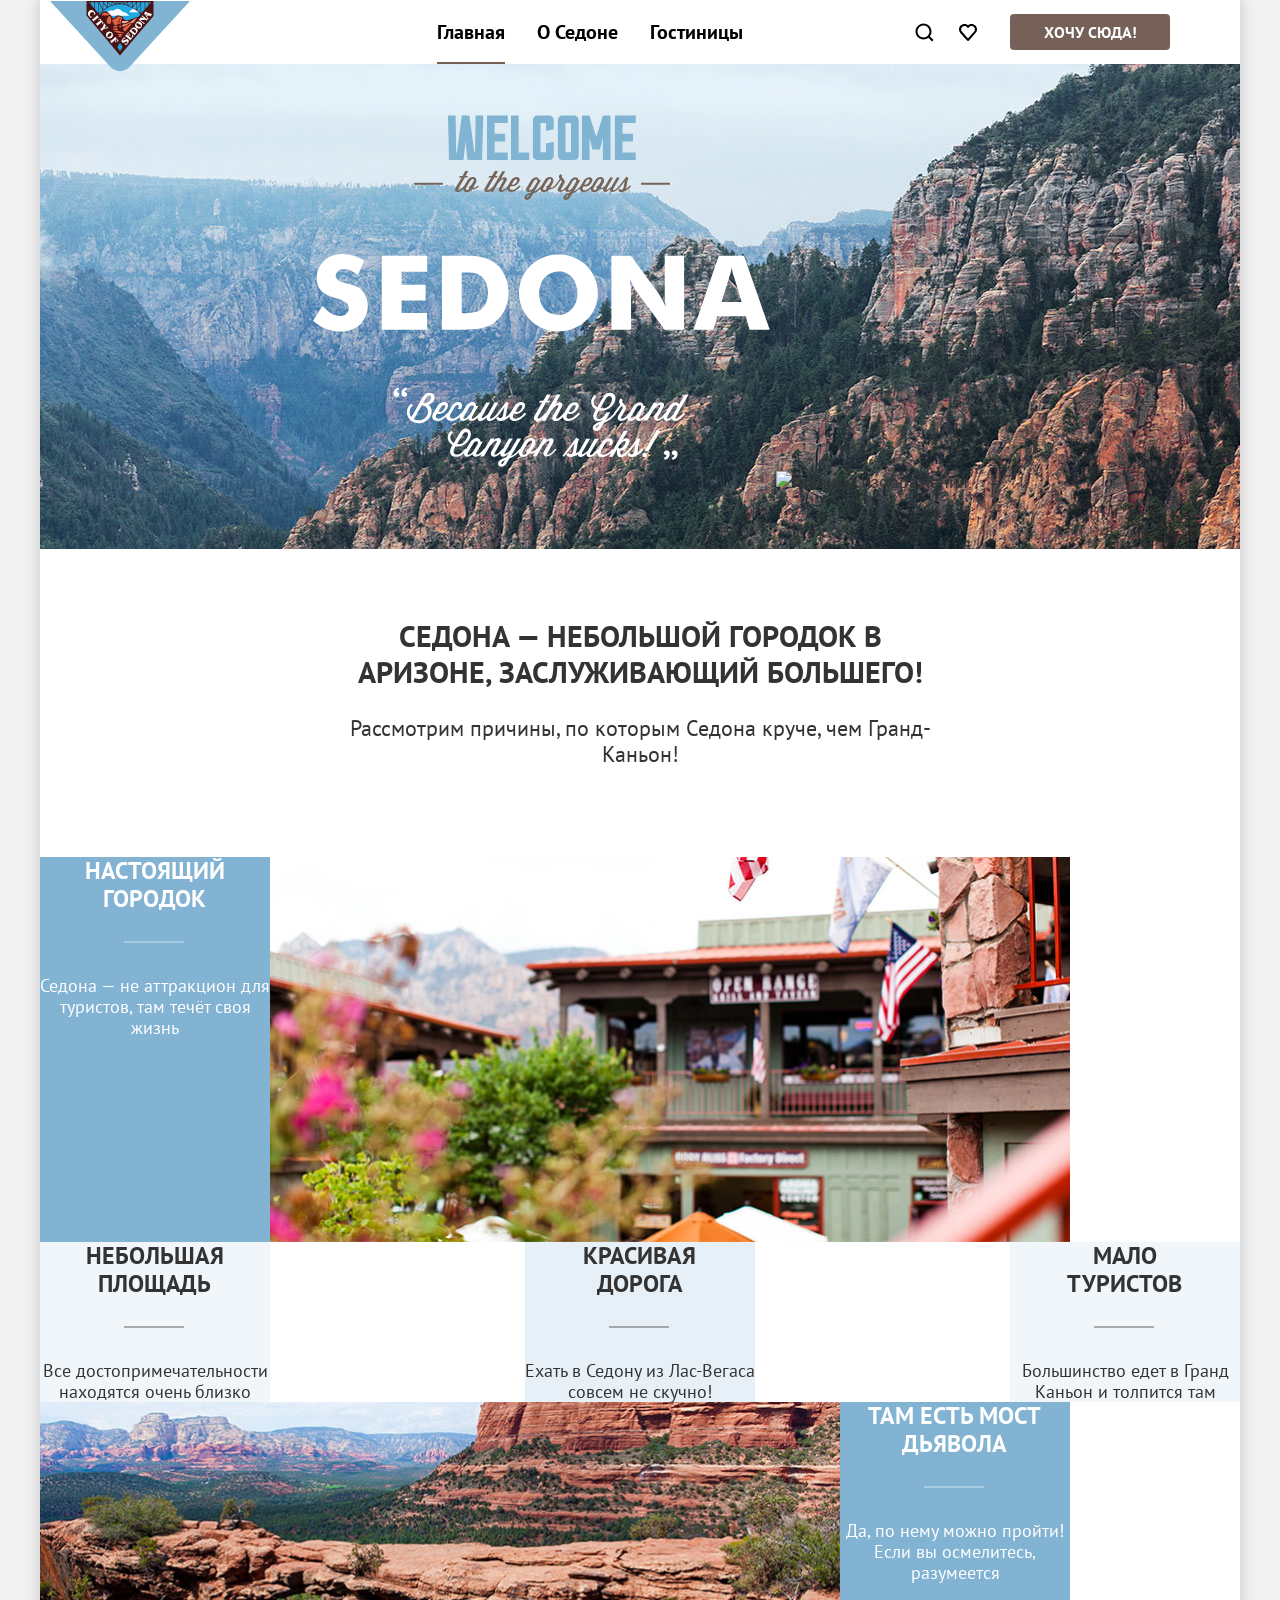
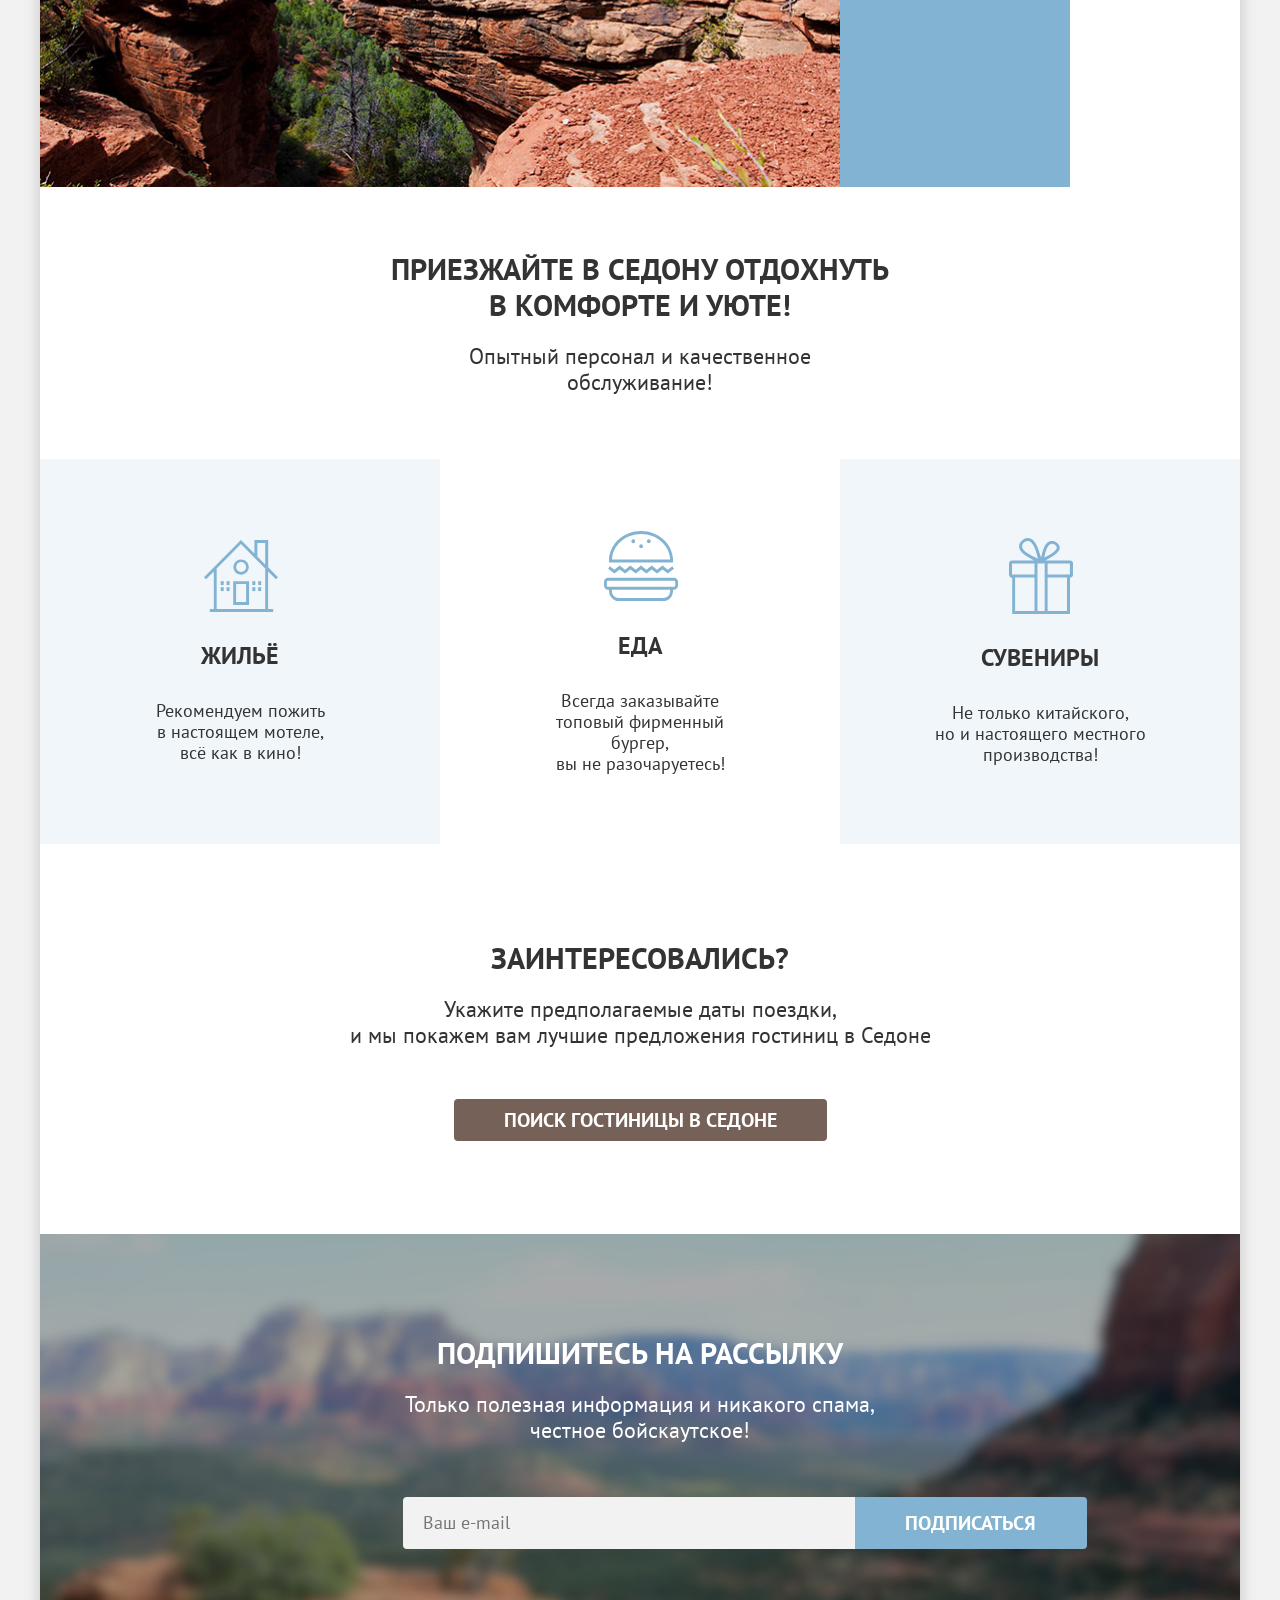
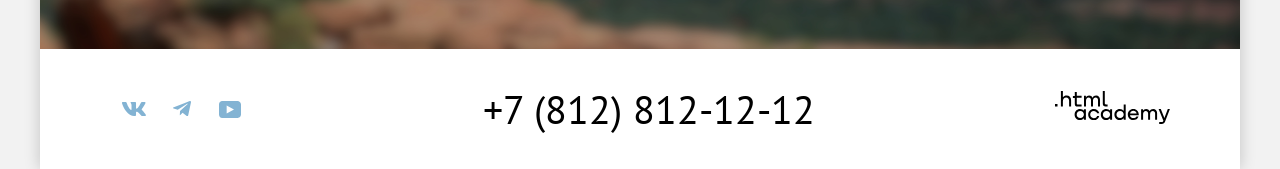
==== commit 5d544cb1: "final" ====
--- a/index.html
+++ b/index.html
@@ -1,6 +1,5 @@
 <!DOCTYPE html>
 <html lang="ru">
-
   <head>
     <meta charset="utf-8">
     <title>Седона. Главная страница</title>
@@ -11,116 +10,109 @@
 
   <body>
     <div class="shadow">
-      <header class="page-header">
-        <nav class="navigation">
-          <a class="logo-link" href="index.html">
-            <img class="navigation-logo" src="images/logo.svg" alt="Город Седона" loading="lazy">
-          </a>
-          <div class="nav-left-col">
-            <ul class="navigation-list">
-              <li class="navigation-item">
-                <a class="navigation-link navigation-current" href="index.html">Главная</a>
-              </li>
-              <li class="navigation-item">
-                <a class="navigation-link" href="about.html">О Седоне</a>
-              </li>
-              <li class="navigation-item">
-                <a class="navigation-link" href="catalog.html">Гостиницы</a>
-              </li>
-            </ul>
-          </div>
-          <ul class="navigation-list navigation-user">
+    <header class="page-header">
+      <nav class="navigation">
+        <a class="logo-link" href="index.html">
+          <img class="navigation-logo" src="images/logo.svg" alt="Город Седона">
+        </a>
+        <div class="nav-left-col">
+          <ul class="navigation-list">
             <li class="navigation-item">
-              <a class="navigation-link" href="search.html">
-                <svg class="navigation-icon" xmlns="http://www.w3.org/2000/svg" width="20" height="20" fill="none">
-                  <path
-                    d="M19.5 18.0083L15.8 14.3287C16.8 13.0359 17.5 11.3453 17.5 9.4558C17.5 5.08011 13.9 1.5 9.5 1.5C5.1 1.5 1.5 5.17956 1.5 9.55525C1.5 13.9309 5.1 17.511 9.5 17.511C11.3 17.511 13 16.9144 14.4 15.8204L18.1 19.5L19.5 18.0083ZM9.5 15.5221C6.2 15.5221 3.5 12.837 3.5 9.55525C3.5 6.27348 6.2 3.5884 9.5 3.5884C12.8 3.5884 15.5 6.27348 15.5 9.55525C15.5 12.837 12.8 15.5221 9.5 15.5221Z" />
-                </svg>
-                <span class="visually-hidden">
-                  Поиск
-                </span>
-              </a>
+              <a class="navigation-link navigation-current" href="index.html" >Главная</a>
             </li>
             <li class="navigation-item">
-              <a class="navigation-link likes" href="favorite.html">
-                <svg class="navigation-icon" xmlns="http://www.w3.org/2000/svg" width="20" height="20" fill="none">
-                  <path
-                    d="M9.9 19C9.6 19 9.3 18.9 9.1 18.6C3.7 12.5 2.4 11.1 2.1 10.7C1.4 9.8 1 8.6 1 7.4C1 4.4 3.4 2 6.5 2C7.8 2 9 2.5 10 3.3C11 2.5 12.3 2 13.5 2C16.5 2 19 4.4 19 7.4C19 8.7 18.5 9.9 17.7 10.8L10.7 18.7C10.5 18.9 10.3 19 9.9 19ZM3.9 9.5C4.2 9.9 7.4 13.5 10 16.4L16.2 9.4C16.7 8.9 16.9 8.2 16.9 7.4C16.9 5.6 15.4 4.1 13.6 4.1C12.6 4.1 11.6 4.6 10.9 5.4C10.6 5.7 10.3 5.8 10 5.8C9.7 5.8 9.4 5.6 9.2 5.4C8.5 4.6 7.5 4.1 6.5 4.1C4.7 4.1 3.2 5.6 3.2 7.4C3.1 8.3 3.5 9 3.9 9.5C3.8 9.5 3.8 9.5 3.9 9.5Z" />
-                </svg>
-                <span class="visually-hidden">
-                  Избранное 12
-                </span>
-                <span class="likes-count">12</span>
-              </a>
+              <a class="navigation-link" href="about.html">О Седоне</a>
             </li>
             <li class="navigation-item">
-              <a class="button navigation-link" href="choose.html">ХОЧУ СЮДА!</a>
+              <a class="navigation-link" href="catalog.html">Гостиницы</a>
             </li>
           </ul>
-        </nav>
-      </header>
-
-      <main class="main-container main-index">
-        <div class="page-container">
-          <section class="heading">
-            <h1 class="visually-hidden">Седона приветствие</h1>
-            <div class="hero-picture">
-              <img class="heading-logo" src="images/welcome.svg" lang="en"
-                alt="Welcome to the gorgeous Sedona. Because the Grand Canyon sucks!" loading="lazy">
-              <svg class="border-hero" width="1200" height="57" fill="none" xmlns="http://www.w3.org/2000/svg">
-                <path d="M0 57V0L250 24V0L600 57L950 0V24L1200 0V57H0Z" fill="white" />
-              </svg>
-            </div>
-            <div class="heading-text">
-              <p class="heading-main-text">Седона — небольшой городок в Аризоне, заслуживающий большего!</p>
-              <p class="subtext heading-subtext">Рассмотрим причины, по которым Седона круче, чем Гранд-Каньон!</p>
-            </div>
-          </section>
-
-          <section class="advantages">
-            <h2 class="visually-hidden">Преимущества</h2>
-            <ul class="advantages-list">
-              <li class="advantages-item dark-blue">
-                <div class="advantages-alignment">
-                  <h3 class="advantages-title">Настоящий городок</h3>
-                  <p class="advantages-description">Седона — не аттракцион для туристов, там течёт своя жизнь</p>
-                </div>
-                <img class="advantages-image" src="images/photo-1.jpg" width="800" height="385"
-                  alt="Фото городка Седона" loading="lazy">
-              </li>
-              <li class="advantages-item light-blue">
-                <div class="advantages-alignment">
-                  <h3 class="advantages-title">Небольшая площадь</h3>
-                  <p class="advantages-description">Все достопримечательности находятся очень близко</p>
-                </div>
-              </li>
-              <li class="advantages-item blue">
-                <div class="advantages-alignment">
-                  <h3 class="advantages-title">Красивая дорога</h3>
-                  <p class="advantages-description">Ехать в Седону из Лас-Вегаса совсем не скучно!</p>
-                </div>
-              </li>
-              <li class="advantages-item light-blue">
-                <div class="advantages-alignment">
-                  <h3 class="advantages-title">Мало туристов</h3>
-                  <p class="advantages-description">Большинство едет в Гранд Каньон и толпится там</p>
-                </div>
-              </li>
-              <li class="advantages-item dark-blue">
-                <img class="advantages-image" src="images/photo-2.jpg" width="800" height="385" alt="Пейзаж каньона" loading="lazy">
-                <div class="advantages-alignment">
-                  <h3 class="advantages-title">Там есть<br>мост дьявола</h3>
-                  <p class="advantages-description">Да, по нему можно пройти! Если вы осмелитесь, разумеется</p>
-                </div>
-              </li>
-            </ul>
-          </section>
-
-          <section class="services">
-            <div class="services-head">
-              <h2 class="title services-title">Приезжайте в Седону отдохнуть в комфорте и уюте!</h2>
-              <p class="subtext services-subtext">Опытный персонал и качественное обслуживание!</p>
-            </div>
+        </div>
+        <ul class="navigation-list navigation-user">
+          <li class="navigation-item">
+            <a class="navigation-link" href="#">
+              <svg class="navigation-icon" xmlns="http://www.w3.org/2000/svg" width="20" height="20" fill="none">
+                <path d="M19.5 18.0083L15.8 14.3287C16.8 13.0359 17.5 11.3453 17.5 9.4558C17.5 5.08011 13.9 1.5 9.5 1.5C5.1 1.5 1.5 5.17956 1.5 9.55525C1.5 13.9309 5.1 17.511 9.5 17.511C11.3 17.511 13 16.9144 14.4 15.8204L18.1 19.5L19.5 18.0083ZM9.5 15.5221C6.2 15.5221 3.5 12.837 3.5 9.55525C3.5 6.27348 6.2 3.5884 9.5 3.5884C12.8 3.5884 15.5 6.27348 15.5 9.55525C15.5 12.837 12.8 15.5221 9.5 15.5221Z"/>
+              </svg>
+              <span class="visually-hidden">
+                Поиск
+              </span>
+            </a>
+          </li>
+          <li class="navigation-item">
+            <a class="navigation-link likes" href="#">
+              <svg class="navigation-icon" xmlns="http://www.w3.org/2000/svg" width="20" height="20" fill="none">
+                <path d="M9.9 19C9.6 19 9.3 18.9 9.1 18.6C3.7 12.5 2.4 11.1 2.1 10.7C1.4 9.8 1 8.6 1 7.4C1 4.4 3.4 2 6.5 2C7.8 2 9 2.5 10 3.3C11 2.5 12.3 2 13.5 2C16.5 2 19 4.4 19 7.4C19 8.7 18.5 9.9 17.7 10.8L10.7 18.7C10.5 18.9 10.3 19 9.9 19ZM3.9 9.5C4.2 9.9 7.4 13.5 10 16.4L16.2 9.4C16.7 8.9 16.9 8.2 16.9 7.4C16.9 5.6 15.4 4.1 13.6 4.1C12.6 4.1 11.6 4.6 10.9 5.4C10.6 5.7 10.3 5.8 10 5.8C9.7 5.8 9.4 5.6 9.2 5.4C8.5 4.6 7.5 4.1 6.5 4.1C4.7 4.1 3.2 5.6 3.2 7.4C3.1 8.3 3.5 9 3.9 9.5C3.8 9.5 3.8 9.5 3.9 9.5Z"/>
+              </svg>
+              <span class="visually-hidden">
+                Избранное <span class="likes">12</span>
+              </span>
+            </a>
+          </li>
+          <li class="navigation-item">
+            <a class="button navigation-link" href="#">ХОЧУ СЮДА!</a>
+          </li>
+        </ul>
+      </nav>
+    </header>
+
+    <main class="main-container main-index">
+      <div class="page-container">
+        <section class="heading">
+          <h1 class="visually-hidden">Седона приветсвие</h1>
+          <div class="hero-picture">
+            <img class="heading-logo" src="images/welcome.svg" lang="en" alt="Welcome to the gorgeous Sedona. Because the Grand Canyon sucks!">
+            <img class="heading_border" src="images/border_hero.svg" alt="Граница изображения">
+          </div>
+          <div class="heading-text">
+            <p class="heading-main-text">Седона — небольшой городок в Аризоне, заслуживающий большего!</p>
+            <p class="subtext heading-subtext">Рассмотрим причины, по которым Седона круче, чем Гранд-Каньон!</p>
+          </div>
+        </section>
+
+        <section class="advantages">
+          <h2 class="visually-hidden">Преимущества</h2>
+          <ul class="advantages-list">
+            <li class="advantages-item dark-blue">
+              <div class="advantages-allignment">
+                <h3 class="advantages-title">Настоящий городок</h3>
+                <p class="advantages-description">Седона — не аттракцион для туристов, там течёт своя жизнь</p>
+              </div>
+              <img class="advantages-image" src="images/photo-1.jpg" width="800" height="385" alt="Фото городка Сейдона">
+            </li>
+            <li class="advantages-item light-blue">
+              <div class="advantages-allignment">
+                <h3 class="advantages-title">Небольшая площадь</h3>
+                <p class="advantages-description">Все достопримечательности находятся очень близко</p>
+              </div>
+            </li>
+            <li class="advantages-item blue">
+              <div class="advantages-allignment">
+                <h3 class="advantages-title">Красивая дорога</h3>
+                <p class="advantages-description">Ехать в Седону из Лас-Вегаса совсем не скучно!</p>
+              </div>
+            </li>
+            <li class="advantages-item light-blue">
+              <div class="advantages-allignment">
+                <h3 class="advantages-title">Мало туристов</h3>
+                <p class="advantages-description">Большинство едет в Гранд Каньон и толпится там</p>
+              </div>
+            </li>
+            <li class="advantages-item dark-blue">
+              <img class="advantages-image" src="images/photo-2.jpg" width="800" height="385" alt="Пейзаж каньона">
+              <div class="advantages-allignment">
+                <h3 class="advantages-title">Там есть мост дьявола</h3>
+                <p class="advantages-description">Да, по нему можно пройти! Если вы осмелитесь, разумеется</p>
+              </div>
+            </li>
+          </ul>
+        </section>
+
+        <section class="services">
+          <div class="services-head">
+            <h2 class="title services-title">Приезжайте в Седону отдохнуть в комфорте и уюте!</h2>
+            <p class="subtext services-subtext">Опытный персонал и качественное обслуживание!</p>
+          </div>
             <ul class="services-list">
               <li class="services-item light-blue">
                 <img class="services-logo" src="images/Advantage-house.svg" alt="Декоративный элемент дом">
@@ -128,173 +120,153 @@
                 <p class="services-description">Рекомендуем пожить<br>в&nbsp;настоящем мотеле,<br>всё как в кино!</p>
               </li>
               <li class="services-item">
-                <img class="services-logo" src="images/Advantage-burger.svg" alt="Декоративный элемент бургер" loading="lazy">
+                <img class="services-logo" src="images/Advantage-burger.svg" alt="Декоративный элемент бургер">
                 <span class="services-name">Еда</span>
-                <p class="services-description">Всегда заказывайте<br>топовый фирменный бургер,<br>вы не разочаруетесь!
-                </p>
+                <p class="services-description">Всегда заказывайте<br>топовый фирменный бургер,<br>вы не разочаруетесь!</p>
               </li>
               <li class="services-item light-blue">
-                <img class="services-logo" src="images/Advantage-gift.svg" alt="Декоративный элемент подарок" loading="lazy">
+                <img class="services-logo" src="images/Advantage-gift.svg" alt="Декоративный элемент подарок">
                 <span class="services-name">Сувениры</span>
                 <p class="services-description">Не только китайского,<br>но и настоящего местного<br>производства!</p>
               </li>
             </ul>
-          </section>
-          <section class="booking">
-            <div class="booking-text">
-              <h2 class="title booking-title">Заинтересовались?</h2>
-              <p class="subtext booking-subtext">Укажите предполагаемые даты поездки,<br>и мы покажем вам лучшие
-                предложения гостиниц в Седоне</p>
-              <button class="button booking-button">ПОИСК ГОСТИНИЦЫ В СЕДОНЕ</button>
-            </div>
-          </section>
-          <section class="subscription">
-            <div class="subscription-text">
-              <h2 class="title subscription-title">Подпишитесь на рассылку</h2>
-              <p class="subtext subscription-subtext">Только полезная информация и никакого спама, честное бойскаутское!
-              </p>
-            </div>
+        </section>
+        <section class="booking">
+          <div class="booking-text">
+            <h2 class="title booking-title">Заинтересовались?</h2>
+            <p class="subtext booking-subtext">Укажите предполагаемые даты поездки,<br>и мы покажем вам лучшие предложения гостиниц в Седоне</p>
+            <a class="button booking-button" href="catalog.html">ПОИСК ГОСТИНИЦЫ В СЕДОНЕ</a>
+          </div>
+        </section>
+        <section class="subscription">
+          <div class="subscription-text">
+            <h2 class="title subscription-title">Подпишитесь на рассылку</h2>
+            <p class="subtext subscription-subtext">Только полезная информация и никакого спама, честное бойскаутское!</p>
             <form class="subscription-form" action="https://echo.htmlacademy.ru/courses" method="post">
               <label class="visually-hidden" for="subscription-email">Email</label>
-              <input class="field" type="email" placeholder="Ваш e-mail" name="subscription-email"
-                id="subscription-email" required>
-              <button class="button subscription-button" type="submit">Подписаться</button>
+              <input class="field" type="email" placeholder="Ваш e-mail" name="subscription-email" id="subscription-email" required>
+              <button class="button subscription-button" type="submit">
+                <span class="subscription-button">Подписаться</span>
+              </button>
             </form>
-          </section>
-        </div>
-      </main>
-
-      <footer class="page-footer">
-        <div class="page-footer-container">
-          <section class="footer-social">
-            <h2 class="visually-hidden">Наши социальные сети</h2>
-            <ul class="footer-social-list">
-              <li class="footer-social-item">
-                <a class="button" href="https://vk.com/htmlacademy" target="_blank" rel="noreferrer noopener">
-                  <svg class="footer-social-logo" xmlns="http://www.w3.org/2000/svg" width="24" height="14" fill="none">
-                    <path fill-rule="evenodd" clip-rule="evenodd"
-                      d="M23.45 0.948C23.616 0.402 23.45 0 22.655 0H20.03C19.362 0 19.054 0.347 18.887 0.73C18.887 0.73 17.552 3.926 15.661 6.002C15.049 6.604 14.771 6.795 14.437 6.795C14.27 6.795 14.019 6.604 14.019 6.057V0.948C14.019 0.292 13.835 0 13.279 0H9.151C8.734 0 8.483 0.304 8.483 0.593C8.483 1.214 9.429 1.358 9.526 3.106V6.904C9.526 7.737 9.373 7.888 9.039 7.888C8.149 7.888 5.984 4.677 4.699 1.003C4.45 0.288 4.198 0 3.527 0H0.9C0.15 0 0 0.347 0 0.73C0 1.412 0.89 4.8 4.145 9.281C6.315 12.341 9.37 14 12.153 14C13.822 14 14.028 13.632 14.028 12.997V10.684C14.028 9.947 14.186 9.8 14.715 9.8C15.105 9.8 15.772 9.992 17.33 11.467C19.11 13.216 19.403 14 20.405 14H23.03C23.78 14 24.156 13.632 23.94 12.904C23.702 12.18 22.852 11.129 21.725 9.882C21.113 9.172 20.195 8.407 19.916 8.024C19.527 7.533 19.638 7.314 19.916 6.877C19.916 6.877 23.116 2.451 23.449 0.948H23.45Z" />
-                  </svg>
-                  <span class="visually-hidden">ВКонтакте</span>
-                </a>
-              </li>
-              <li class="footer-social-item">
-                <a class="button" href="https://t.me/htmlacademy" target="_blank" rel="noreferrer noopener">
-                  <svg class="footer-social-logo" xmlns="http://www.w3.org/2000/svg" width="18" height="16" fill="none">
-                    <path
-                      d="M16.785 0.0992597L0.840489 6.24776C-0.247661 6.68481 -0.241365 7.29184 0.640845 7.56253L4.73445 8.83953L14.2058 2.8637C14.6537 2.59121 15.0629 2.7378 14.7265 3.03636L7.05283 9.96185H7.05103L7.05283 9.96275L6.77045 14.1823C7.18413 14.1823 7.36669 13.9925 7.59871 13.7686L9.58705 11.8351L13.7229 14.89C14.4855 15.31 15.0332 15.0941 15.2229 14.1841L17.9379 1.38885C18.2158 0.274623 17.5126 -0.229883 16.785 0.0992597Z" />
-                  </svg>
-                  <span class="visually-hidden">Телеграм</span>
-                </a>
-              </li>
-              <li class="footer-social-item">
-                <a class="button" href="https://www.youtube.com/user/htmlacademyru" target="_blank" rel="noreferrer noopener">
-                  <svg class="footer-social-logo" xmlns="http://www.w3.org/2000/svg" width="22" height="17" fill="none">
-                    <path
-                      d="M18.607 0H3.17413C1.31343 0 0 1.59375 0 3.4V13.4937C0 15.4062 1.31343 17 3.17413 17H18.8259C20.4677 17 22 15.4062 22 13.6V3.4C21.7811 1.59375 20.4677 0 18.607 0ZM7.66169 12.5375V4.4625L14.995 8.5L7.66169 12.5375Z" />
-                  </svg>
-                  <span class="visually-hidden">YouTube</span>
-                </a>
-              </li>
-            </ul>
-          </section>
-
-          <section class="footer-contacts">
-            <h2 class="visually-hidden">Контакты</h2>
-            <address class="footer-contacts-address">
-              <a class="footer-contacts-address-phone" href="tel:+78005558628">+7 (812) 812-12-12</a>
-            </address>
-          </section>
-
-          <section class="footer-logo">
-            <h2 class="visually-hidden">Ссылка на академию</h2>
-            <a class="footer-logo-link" href="https://htmlacademy.ru/" target="_blank" rel="noreferrer noopener">
-              <svg class="academia-logo" xmlns="http://www.w3.org/2000/svg" width="115" height="33">
-                <path
-                  d="M0 12.9v2.6h2.5v-2.6zM11.6 4.5c-1.6 0-2.8.7-3.6 1.7h-.1V0h-2v15.5h2v-5.3c0-2.1 1.3-3.6 3.3-3.6 1.8 0 2.9 1.4 2.9 3.2v5.7h2V9.4c.1-3-1.8-4.9-4.5-4.9M26.6 4.8h-4.8V1.1h-2v3.8h-1.9v2h1.9v6c0 1.7 1 2.7 2.7 2.7h4.1v-2h-3.7c-.7 0-1.1-.4-1.1-1.1V6.8h4.8zM41.1 4.6c-1.6 0-2.9.8-3.5 2.1h-.1c-.6-1.2-1.8-2.1-3.4-2.1-1.4 0-2.5.8-3.1 1.8h-.1V4.8H29v10.6h2V10c0-2 1-3.5 2.6-3.5 1.5 0 2.4 1 2.4 2.6v6.3h2V9.8c0-2.4 1.4-3.3 2.6-3.3 1.5 0 2.4 1 2.4 2.6v6.3h2V8.9c.1-2.5-1.4-4.3-3.9-4.3M47.8 12.7c0 1.7 1 2.7 2.8 2.7h2v-2h-1.7c-.7 0-1.1-.4-1.1-1.1V0h-2zM28.9 19.7c-.9-1.1-2.2-1.8-3.9-1.8-3.1 0-5.4 2.3-5.4 5.6s2.3 5.6 5.4 5.6c1.8 0 3-.8 3.8-1.9h.1v1.6h2V18.2h-2zm-3.6 7.4c-2.2 0-3.6-1.6-3.6-3.6s1.4-3.6 3.6-3.6 3.6 1.6 3.6 3.6c0 1.9-1.4 3.6-3.6 3.6M44.2 22c-.5-2.4-2.6-4.1-5.4-4.1-3.4 0-5.6 2.5-5.6 5.6s2.2 5.6 5.6 5.6c2.8 0 4.9-1.8 5.4-4.2h-2.1c-.4 1.3-1.7 2.3-3.3 2.3-2.2 0-3.6-1.6-3.6-3.6s1.4-3.6 3.6-3.6c1.6 0 2.8 1 3.3 2.2h2.1zM55.1 19.7c-.9-1.1-2.2-1.8-3.9-1.8-3.1 0-5.4 2.3-5.4 5.6s2.3 5.6 5.4 5.6c1.8 0 3-.8 3.8-1.9h.1v1.6h2V18.2h-2zm-3.6 7.4c-2.2 0-3.6-1.6-3.6-3.6s1.4-3.6 3.6-3.6 3.6 1.6 3.6 3.6c0 1.9-1.5 3.6-3.6 3.6M68.7 19.8c-.9-1.1-2.2-1.9-3.9-1.9-3.1 0-5.4 2.3-5.4 5.6s2.2 5.6 5.4 5.6c1.7 0 3-.8 3.8-1.8h.1v1.5h2V13.4h-2zm-3.6 7.3c-2.2 0-3.6-1.6-3.6-3.6s1.4-3.6 3.6-3.6 3.6 1.6 3.6 3.6c-.1 2-1.5 3.6-3.6 3.6M78.3 17.9c-3.3 0-5.5 2.5-5.5 5.6 0 3 2.1 5.6 5.5 5.6 2.5 0 4.5-1.3 5.2-3.6h-2.1c-.5 1-1.6 1.6-3 1.6-1.9 0-3.3-1.3-3.4-2.9h8.8c.2-3.6-2-6.3-5.5-6.3m0 1.9c1.7 0 3 1 3.3 2.6h-6.5c.3-1.5 1.5-2.6 3.2-2.6M98.2 17.9c-1.6 0-2.9.8-3.6 2h-.1c-.6-1.2-1.8-2-3.4-2-1.4 0-2.5.7-3.1 1.8v-1.5h-1.9v10.6h2v-5.4c0-2 1-3.4 2.6-3.5 1.5 0 2.4 1 2.4 2.6v6.3h2v-5.6c0-2.4 1.4-3.3 2.6-3.3 1.5 0 2.4 1 2.4 2.6v6.3h2v-6.5c.1-2.6-1.4-4.4-3.9-4.4M109.4 27l-3.6-8.9h-2.2l4.8 11.6c-.3.9-.7 1.2-1.7 1.2h-2.5v2h2.5c1.8 0 2.8-.8 3.5-2.6l4.7-12.2h-2.1z" />
-              </svg>
-            </a>
-          </section>
-        </div>
-      </footer>
-
-      <div class="modal-container modal-container-close">
-        <div class="modal modal-search">
-          <button class="modal-close-button">
-            <svg class="modal-cross" xmlns="http://www.w3.org/2000/svg" width="14" height="14">
-              <path
-                d="M14 1.292 12.708 0 7 5.708 1.292 0 0 1.292 5.708 7 0 12.708 1.292 14 7 8.292 12.708 14 14 12.708 8.292 7z" />
-            </svg>
-            <span class="visually-hidden">Закрыть</span>
-          </button>
-          <section class="modal-content">
-            <h2 class="modal-title">Поиск гостиницы в Седоне</h2>
-            <form class="search-form" action="https://echo.htmlacademy.ru/" method="post">
-              <fieldset class="field-group field-group-one">
-                <label class="modal-label" for="checkin-date">Дата Заезда:</label>
-                <input class="checkin-date modal-field field" type="text" id="checkin-date" name="checkin-date"
-                  value="27 апреля 2020">
-                <span class="modal-notification in">Мы не можем отправить вас в прошлое.</span>
-              </fieldset>
-              <fieldset class="field-group field-group-two">
-                <label class="modal-label" for="checkout-date">Дата Выезда:</label>
-                <input class="checkout-date modal-field field" type="text" id="checkout-date" name="checkout-date"
-                  value="1 сентября 2023">
-                <span class="modal-notification out">На эти даты есть свободные номера. Пока есть.</span>
-              </fieldset>
-              <fieldset class="field-group field-adults">
-                <label class="modal-label" for="adults">Взрослые:</label>
-                <div class="field plus-minus-input">
-                  <button class="minus-button" type="button">
-                    <svg class="minus-icon" xmlns="http://www.w3.org/2000/svg" width="20" height="20" fill="none">
-                      <path d="M3 9v2h14V9z" />
-                    </svg>
-                    <span class="visually-hidden">Уменьшить число</span>
-                  </button>
-                  <input class="adults modal-field field" type="text" id="adults" name="adults" value="2">
-                  <button class="plus-button" type="button">
-                    <svg class="plus-icon" width="14" height="14" fill="none" xmlns="http://www.w3.org/2000/svg">
-                      <path d="M14 6H8V0H6V6H0V8H6V14H8V8H14V6Z" />
-                    </svg>
-                    <span class="visually-hidden">увеличить число</span>
-                  </button>
-                </div>
-              </fieldset>
-              <fieldset class="field-group field-childrens">
-                <label class="modal-label" for="childrens">Дети:</label>
-                <span class="tooltip">
-                  <button class="tooltip-toggle" type="button" aria-labelledby="tooltip-label-date">
-                    <svg class="tooltip-icon" width="26" height="26" fill="none" xmlns="http://www.w3.org/2000/svg">
-                      <circle cx="13" cy="13" r="13" fill="#83B3D3" />
-                      <path fill-rule="evenodd" clip-rule="evenodd" d="M12 7H14V9H12V7ZM14 19H12V10H14V19Z"
-                        fill="white" />
-                    </svg>
-                  </button>
-                  <span class="tooltip-text" role="tooltip" id="tooltip-label-date">Укажите количество детей, которые
-                    будут с вами, возраст которых от 6 до 18 лет. Дети до 6 лет размещаются бесплатно.</span>
-                </span>
-                <div class="field plus-minus-input">
-                  <button class="minus-button" type="button">
-                    <svg class="minus-icon" xmlns="http://www.w3.org/2000/svg" width="20" height="20" fill="none">
-                      <path d="M3 9v2h14V9z" />
-                    </svg>
-                    <span class="visually-hidden">Уменьшить число</span>
-                  </button>
-                  <input class="childrens modal-field field" type="text" id="childrens" name="childrens" value="2">
-                  <button class="plus-button" type="button">
-                    <svg class="plus-icon" width="14" height="14" fill="none" xmlns="http://www.w3.org/2000/svg">
-                      <path d="M14 6H8V0H6V6H0V8H6V14H8V8H14V6Z" />
-                    </svg>
-                    <span class="visually-hidden">увеличить число</span>
-                  </button>
-                </div>
-              </fieldset>
-              <button class="button modal-search-result" type="submit">Найти</button>
-            </form>
-          </section>
-        </div>
+          </div>
+        </section>
       </div>
+    </main>
+
+  <footer class="page-footer">
+    <div class="page-footer-container">
+      <section class="footer-social">
+        <h2 class="visually-hidden">Наши социальные сети</h2>
+        <ul class="footer-social-list">
+          <li class="footer-social-item">
+            <a class="button" href="https://vk.com/htmlacademy">
+              <svg class="footer-social-logo" xmlns="http://www.w3.org/2000/svg" width="24" height="14" fill="none">
+                <path fill-rule="evenodd" clip-rule="evenodd" d="M23.45 0.948C23.616 0.402 23.45 0 22.655 0H20.03C19.362 0 19.054 0.347 18.887 0.73C18.887 0.73 17.552 3.926 15.661 6.002C15.049 6.604 14.771 6.795 14.437 6.795C14.27 6.795 14.019 6.604 14.019 6.057V0.948C14.019 0.292 13.835 0 13.279 0H9.151C8.734 0 8.483 0.304 8.483 0.593C8.483 1.214 9.429 1.358 9.526 3.106V6.904C9.526 7.737 9.373 7.888 9.039 7.888C8.149 7.888 5.984 4.677 4.699 1.003C4.45 0.288 4.198 0 3.527 0H0.9C0.15 0 0 0.347 0 0.73C0 1.412 0.89 4.8 4.145 9.281C6.315 12.341 9.37 14 12.153 14C13.822 14 14.028 13.632 14.028 12.997V10.684C14.028 9.947 14.186 9.8 14.715 9.8C15.105 9.8 15.772 9.992 17.33 11.467C19.11 13.216 19.403 14 20.405 14H23.03C23.78 14 24.156 13.632 23.94 12.904C23.702 12.18 22.852 11.129 21.725 9.882C21.113 9.172 20.195 8.407 19.916 8.024C19.527 7.533 19.638 7.314 19.916 6.877C19.916 6.877 23.116 2.451 23.449 0.948H23.45Z"/>
+              </svg>
+              <span class="visually-hidden">ВКонтакте</span>
+            </a>
+          </li>
+          <li class="footer-social-item">
+            <a class="button" href="https://t.me/htmlacademy">
+              <svg class="footer-social-logo" xmlns="http://www.w3.org/2000/svg" width="18" height="16" fill="none">
+                <path d="M16.785 0.0992597L0.840489 6.24776C-0.247661 6.68481 -0.241365 7.29184 0.640845 7.56253L4.73445 8.83953L14.2058 2.8637C14.6537 2.59121 15.0629 2.7378 14.7265 3.03636L7.05283 9.96185H7.05103L7.05283 9.96275L6.77045 14.1823C7.18413 14.1823 7.36669 13.9925 7.59871 13.7686L9.58705 11.8351L13.7229 14.89C14.4855 15.31 15.0332 15.0941 15.2229 14.1841L17.9379 1.38885C18.2158 0.274623 17.5126 -0.229883 16.785 0.0992597Z"/>
+              </svg>
+              <span class="visually-hidden">Телеграм</span>
+            </a>
+          </li>
+          <li class="footer-social-item">
+            <a class="button" href="https://www.youtube.com/user/htmlacademyru">
+              <svg class="footer-social-logo" xmlns="http://www.w3.org/2000/svg" width="22" height="17" fill="none">
+                <path d="M18.607 0H3.17413C1.31343 0 0 1.59375 0 3.4V13.4937C0 15.4062 1.31343 17 3.17413 17H18.8259C20.4677 17 22 15.4062 22 13.6V3.4C21.7811 1.59375 20.4677 0 18.607 0ZM7.66169 12.5375V4.4625L14.995 8.5L7.66169 12.5375Z"/>
+              </svg>
+              <span class="visually-hidden">YouTube</span>
+            </a>
+          </li>
+        </ul>
+      </section>
+
+      <section class="footer-contacts">
+        <h2 class="visually-hidden">Контакты</h2>
+        <address class="footer-contacts-address">
+          <a class="footer-contacts-address-phone" href="tel:+78005558628">+7 (812) 812-12-12</a>
+        </address>
+      </section>
+
+      <section class="footer-logo">
+        <h2 class="visually-hidden">Ссылка на академию</h2>
+        <a href="https://htmlacademy.ru/">
+          <svg class="academia-logo" xmlns="http://www.w3.org/2000/svg" width="115" height="33" fill="none"><path d="M0 12.9v2.6h2.5v-2.6zM11.6 4.5c-1.6 0-2.8.7-3.6 1.7h-.1V0h-2v15.5h2v-5.3c0-2.1 1.3-3.6 3.3-3.6 1.8 0 2.9 1.4 2.9 3.2v5.7h2V9.4c.1-3-1.8-4.9-4.5-4.9M26.6 4.8h-4.8V1.1h-2v3.8h-1.9v2h1.9v6c0 1.7 1 2.7 2.7 2.7h4.1v-2h-3.7c-.7 0-1.1-.4-1.1-1.1V6.8h4.8zM41.1 4.6c-1.6 0-2.9.8-3.5 2.1h-.1c-.6-1.2-1.8-2.1-3.4-2.1-1.4 0-2.5.8-3.1 1.8h-.1V4.8H29v10.6h2V10c0-2 1-3.5 2.6-3.5 1.5 0 2.4 1 2.4 2.6v6.3h2V9.8c0-2.4 1.4-3.3 2.6-3.3 1.5 0 2.4 1 2.4 2.6v6.3h2V8.9c.1-2.5-1.4-4.3-3.9-4.3M47.8 12.7c0 1.7 1 2.7 2.8 2.7h2v-2h-1.7c-.7 0-1.1-.4-1.1-1.1V0h-2zM28.9 19.7c-.9-1.1-2.2-1.8-3.9-1.8-3.1 0-5.4 2.3-5.4 5.6s2.3 5.6 5.4 5.6c1.8 0 3-.8 3.8-1.9h.1v1.6h2V18.2h-2zm-3.6 7.4c-2.2 0-3.6-1.6-3.6-3.6s1.4-3.6 3.6-3.6 3.6 1.6 3.6 3.6c0 1.9-1.4 3.6-3.6 3.6M44.2 22c-.5-2.4-2.6-4.1-5.4-4.1-3.4 0-5.6 2.5-5.6 5.6s2.2 5.6 5.6 5.6c2.8 0 4.9-1.8 5.4-4.2h-2.1c-.4 1.3-1.7 2.3-3.3 2.3-2.2 0-3.6-1.6-3.6-3.6s1.4-3.6 3.6-3.6c1.6 0 2.8 1 3.3 2.2h2.1zM55.1 19.7c-.9-1.1-2.2-1.8-3.9-1.8-3.1 0-5.4 2.3-5.4 5.6s2.3 5.6 5.4 5.6c1.8 0 3-.8 3.8-1.9h.1v1.6h2V18.2h-2zm-3.6 7.4c-2.2 0-3.6-1.6-3.6-3.6s1.4-3.6 3.6-3.6 3.6 1.6 3.6 3.6c0 1.9-1.5 3.6-3.6 3.6M68.7 19.8c-.9-1.1-2.2-1.9-3.9-1.9-3.1 0-5.4 2.3-5.4 5.6s2.2 5.6 5.4 5.6c1.7 0 3-.8 3.8-1.8h.1v1.5h2V13.4h-2zm-3.6 7.3c-2.2 0-3.6-1.6-3.6-3.6s1.4-3.6 3.6-3.6 3.6 1.6 3.6 3.6c-.1 2-1.5 3.6-3.6 3.6M78.3 17.9c-3.3 0-5.5 2.5-5.5 5.6 0 3 2.1 5.6 5.5 5.6 2.5 0 4.5-1.3 5.2-3.6h-2.1c-.5 1-1.6 1.6-3 1.6-1.9 0-3.3-1.3-3.4-2.9h8.8c.2-3.6-2-6.3-5.5-6.3m0 1.9c1.7 0 3 1 3.3 2.6h-6.5c.3-1.5 1.5-2.6 3.2-2.6M98.2 17.9c-1.6 0-2.9.8-3.6 2h-.1c-.6-1.2-1.8-2-3.4-2-1.4 0-2.5.7-3.1 1.8v-1.5h-1.9v10.6h2v-5.4c0-2 1-3.4 2.6-3.5 1.5 0 2.4 1 2.4 2.6v6.3h2v-5.6c0-2.4 1.4-3.3 2.6-3.3 1.5 0 2.4 1 2.4 2.6v6.3h2v-6.5c.1-2.6-1.4-4.4-3.9-4.4M109.4 27l-3.6-8.9h-2.2l4.8 11.6c-.3.9-.7 1.2-1.7 1.2h-2.5v2h2.5c1.8 0 2.8-.8 3.5-2.6l4.7-12.2h-2.1z"/></svg>
+        </a>
+      </section>
     </div>
+  </footer>
+
+  <div class="modal-container modal-container-close">
+    <div class="modal modal-search">
+      <button class="modal-close-button">
+          <svg class="modal-cross" xmlns="http://www.w3.org/2000/svg" width="14" height="14"><path d="M14 1.292 12.708 0 7 5.708 1.292 0 0 1.292 5.708 7 0 12.708 1.292 14 7 8.292 12.708 14 14 12.708 8.292 7z"/></svg>
+          <span class="visually-hidden">Закрыть</span>
+        </button>
+        <section class="modal-content">
+          <h2 class="modal-title">Поиск гостиницы в Седоне</h2>
+          <form class="search-form" action="https://echo.htmlacademy.ru/" method="post">
+            <fieldset class="field-group field-group-one">
+              <label class="modal-lable" for="checkin-date">Дата Заезда:</label>
+              <input class="checkin-date modal-field field" type="text" id="checkin-date" name="checkin-date" value="27 апреля 2020">
+              <span class="modal-notification in">Мы не можем отправить вас в прошлое.</span>
+            </fieldset>
+            <fieldset class="field-group field-group-two">
+              <label class="modal-lable" for="checkout-date">Дата Выезда:</label>
+              <input class="checkout-date modal-field field" type="text" id="checkout-date" name="checkout-date" value="1 сентября 2023">
+              <span class="modal-notification out">На эти даты есть свободные номера. Пока есть.</span>
+            </fieldset>
+            <fieldset class="field-group field-adults">
+              <label class="modal-lable" for="adults">Взрослые:</label>
+              <input class="adults modal-field field" type="text" id="adults" name="adults" value="2">
+              <div class="minus-button">
+                <svg class="minus-icon" xmlns="http://www.w3.org/2000/svg" width="20" height="20" fill="none"><path d="M3 9v2h14V9z"/></svg>
+                </svg>
+                <span class="visually-hidden">Уменьшить число</span>
+              </div>
+              <div class="plus-button">
+                <svg class="plus-icon" width="14" height="14" fill="none" xmlns="http://www.w3.org/2000/svg">
+                <path d="M14 6H8V0H6V6H0V8H6V14H8V8H14V6Z"/>
+                </svg>
+                <span class="visually-hidden">Увеличеть число</span>
+              </div>
+            </fieldset>
+            <fieldset class="field-group field-childrens">
+                <label class="modal-lable" for="childrens">Дети:</label>
+                    <span class="tooltip">
+                      <button class="tooltip-toggle" type="button" aria-labelledby="tooltip-label-date">
+                        <svg class="tooltip-icon" width="26" height="26" fill="none" xmlns="http://www.w3.org/2000/svg">
+                          <circle cx="13" cy="13" r="13" fill="#83B3D3"/>
+                          <path fill-rule="evenodd" clip-rule="evenodd" d="M12 7H14V9H12V7ZM14 19H12V10H14V19Z" fill="white"/>
+                        </svg>
+                      </button>
+                      <span class="tooltip-text" role="tooltip" id="tooltip-label-date">Укажите количество детей, которые будут с вами, возраст которых от 6 до 18 лет. Дети до 6 лет размещаются бесплатно.</span>
+                    </span>
+
+
+              <input class="childrens modal-field field" type="text" id="childrens" name="childrens" value="2">
+                <div class="minus-button">
+                <svg class="minus-icon" xmlns="http://www.w3.org/2000/svg" width="20" height="20" fill="none"><path d="M3 9v2h14V9z"/></svg>
+                </svg>
+                <span class="visually-hidden">Уменьшить число</span>
+              </div>
+              <div class="plus-button">
+                <svg class="plus-icon" width="14" height="14" fill="none" xmlns="http://www.w3.org/2000/svg">
+                <path d="M14 6H8V0H6V6H0V8H6V14H8V8H14V6Z"/>
+                </svg>
+                <span class="visually-hidden">Увеличеть число</span>
+              </div>
+            </fieldset>
+            <button class="button modal-search-result" type="submit">Найти</button>
+          </form>
+        </section>
+       </div>
+    </div>
+  </div>
   </body>
-
 </html>
--- a/styles/styles.css
+++ b/styles/styles.css
@@ -230,23 +230,28 @@
 
 .nav-left-col {
   display: flex;
+  padding-left: 168px;
+  position: relative;
 }
 
 .navigation-logo {
   position: absolute;
   width: 140px;
   height: 72px;
-  margin-right: 30px;
+  left: 10px;
 }
 
 .navigation-list {
   display: flex;
-  min-width: 465px;
+  min-width: 268px;
   margin: 0;
   padding: 0;
-  padding-left: 168px;
   list-style-type: none;
   flex-wrap: wrap;
+}
+
+.navigation-list.navigation-user {
+  padding-left: 0;
 }
 
 .page-header .navigation-link {
@@ -899,12 +904,16 @@
   width: 288px;
 }
 
-.filter-buttons {
+.filter-buttons .button {
   display: flex;
   flex-direction: column;
   width: 191px;
-  min-height: 104px;
+  min-height: 36px;
   margin-top: 56px;
+  font-size: 16px;
+  line-height: 20px;
+  padding: 8px 50px;
+  box-sizing: border-box;
 }
 
 .filter-buttons .button:last-child {
@@ -926,7 +935,8 @@
 }
 
 .reset-button {
-  line-height: 30px;
+  font-size: 16px;
+  line-height: 20px;
   border: 3px solid;
   border-color: transparent;
   border-radius: 4px;
@@ -1264,11 +1274,11 @@
   text-align: left;
 }
 
-.product-card-button.button {
+.product-description .button {
   font-size: 16px;
   line-height: 20px;
   min-height: 36px;
-  padding-top: 8px;
+  padding: 8px 0;
   box-sizing: border-box;
 }
 
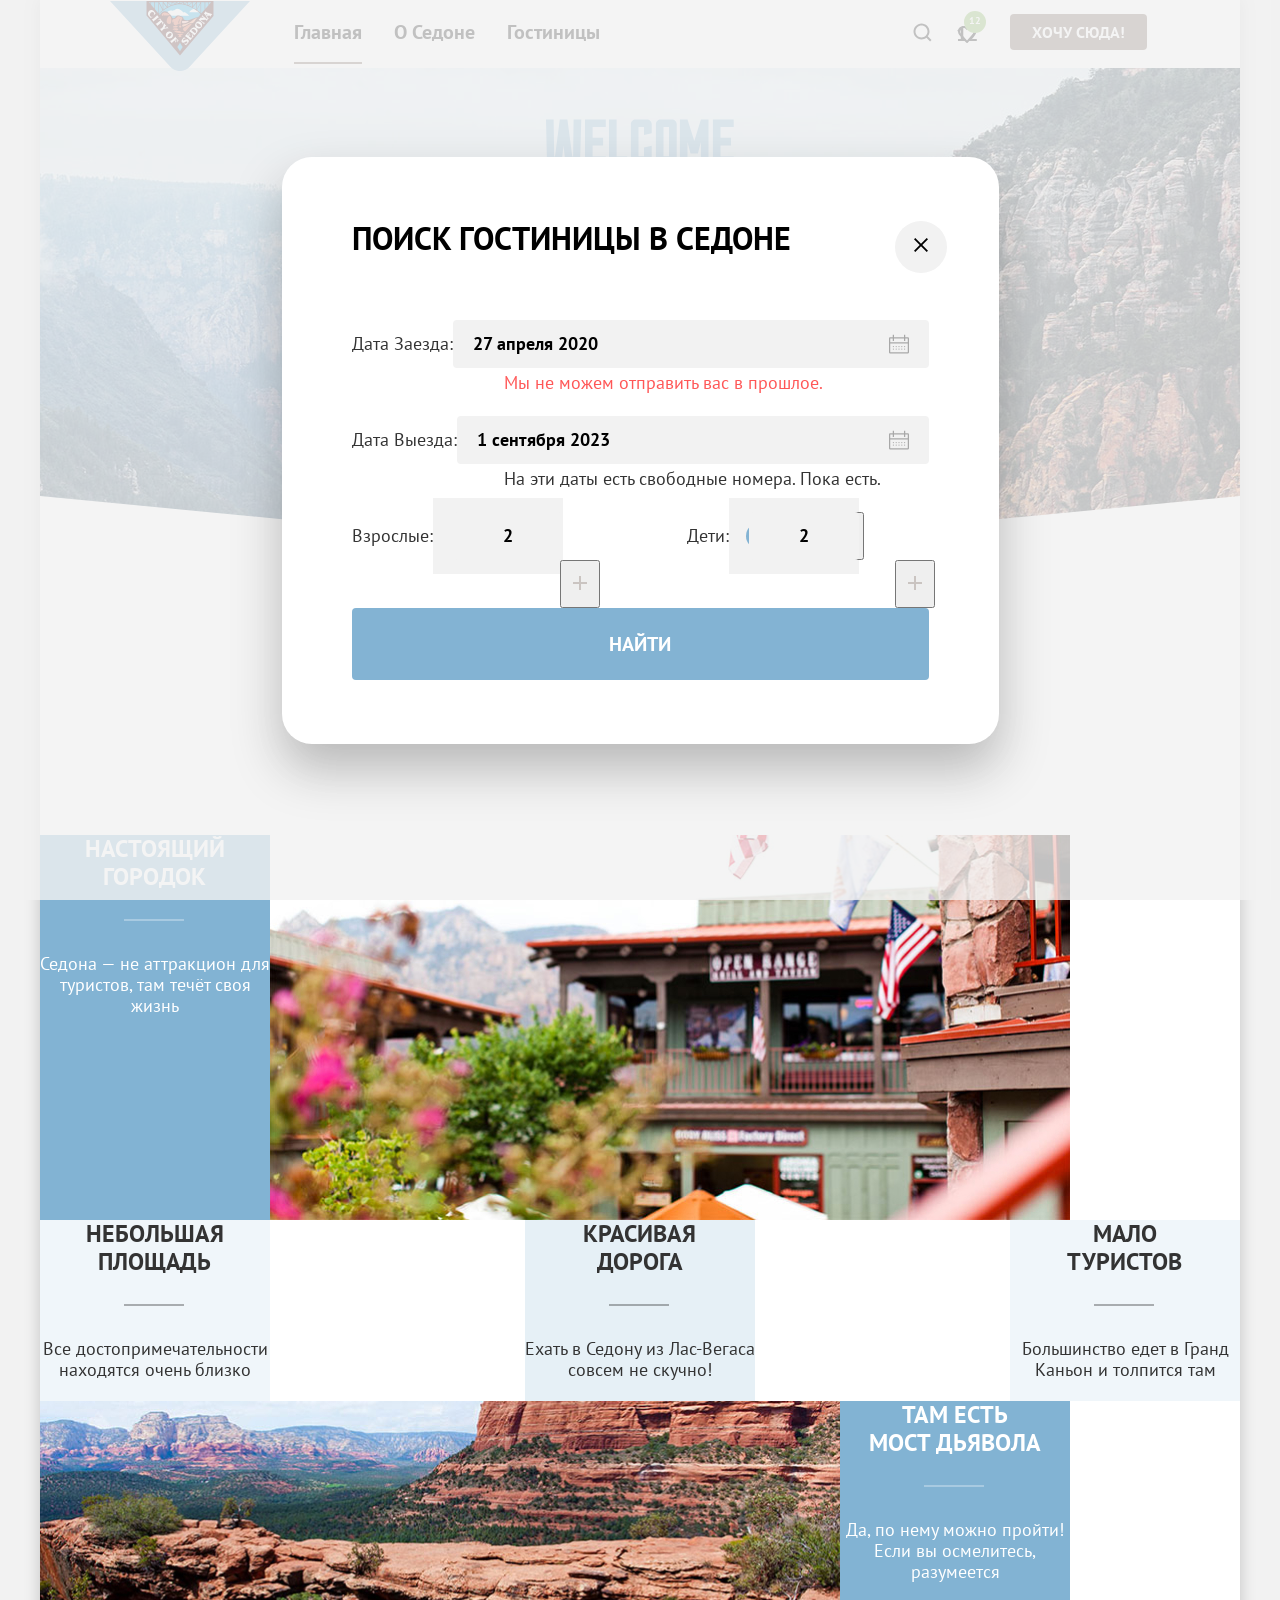
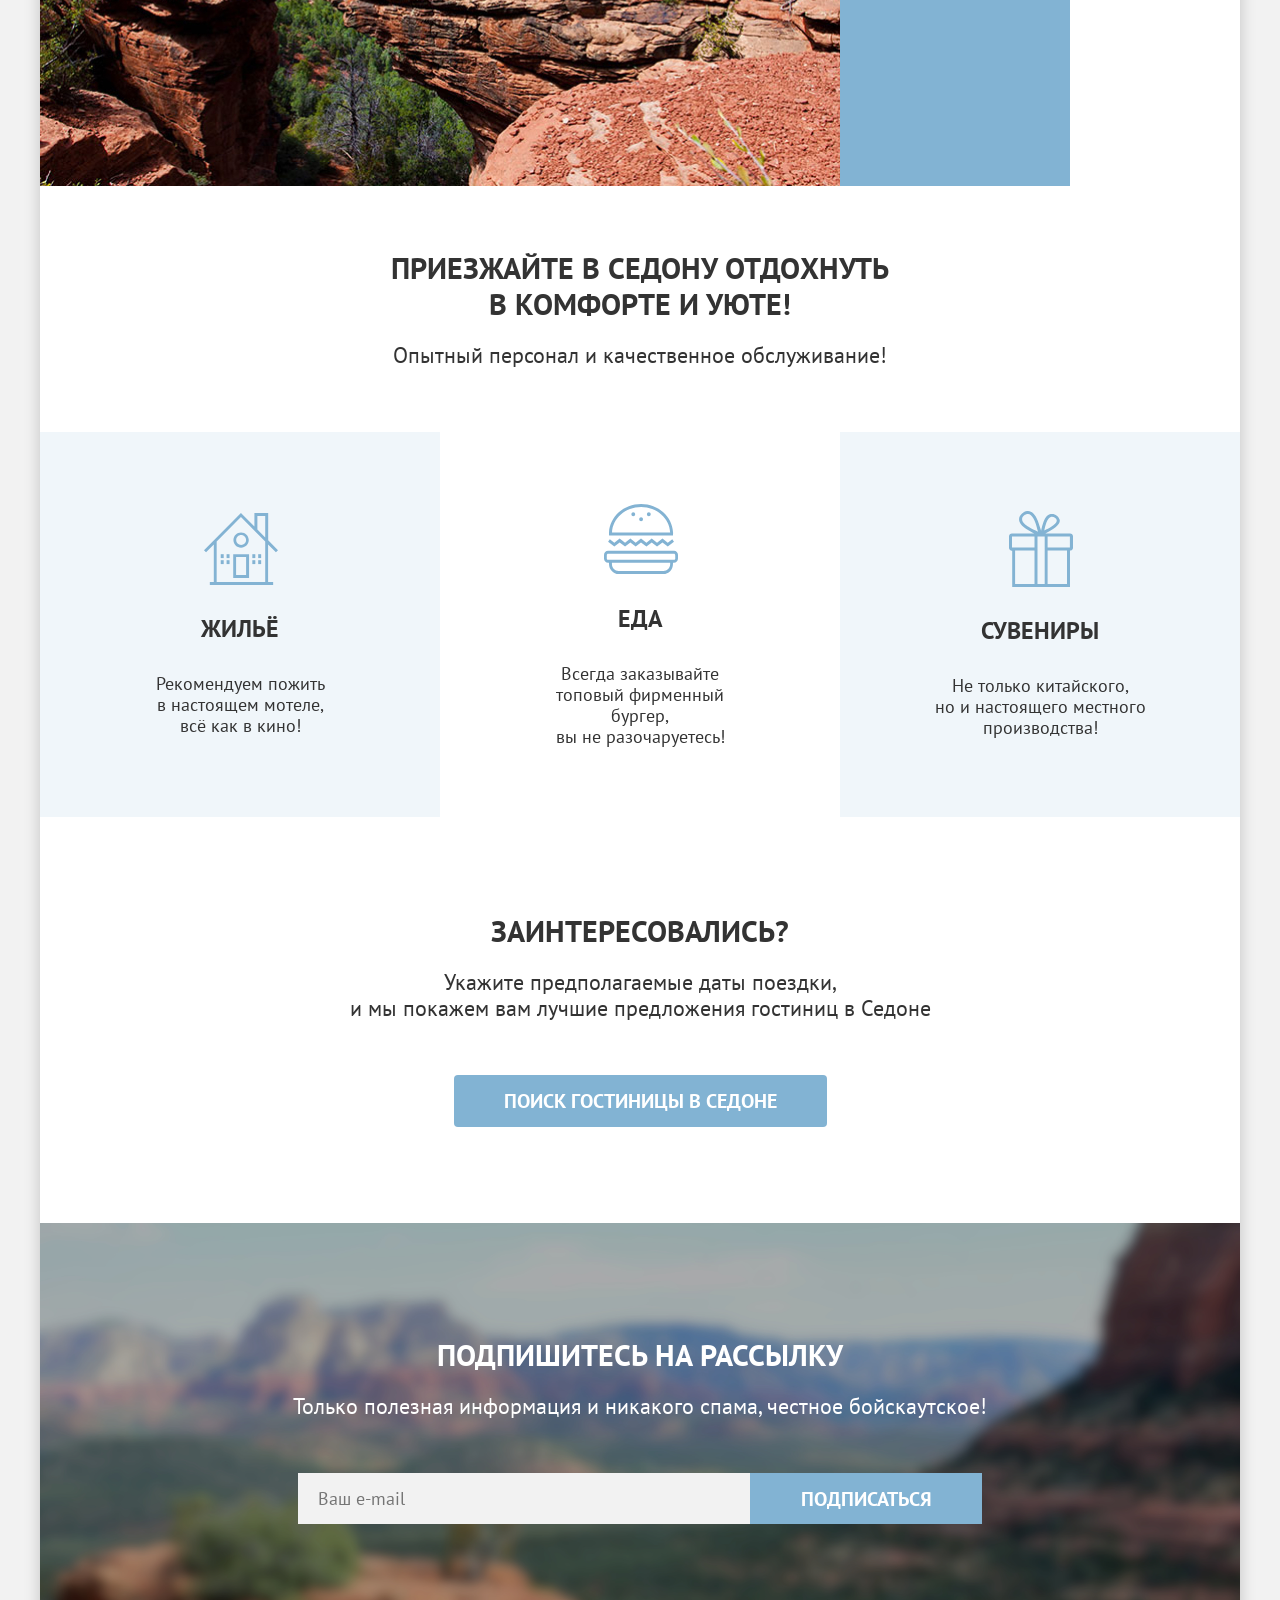
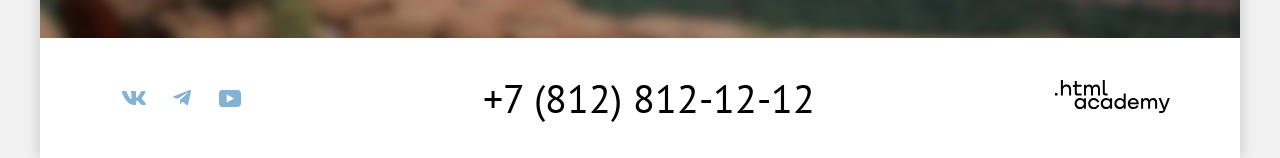
==== commit fc19fc00: "final 2" ====
--- a/index.html
+++ b/index.html
@@ -1,5 +1,6 @@
 <!DOCTYPE html>
 <html lang="ru">
+
   <head>
     <meta charset="utf-8">
     <title>Седона. Главная страница</title>
@@ -10,109 +11,116 @@
 
   <body>
     <div class="shadow">
-    <header class="page-header">
-      <nav class="navigation">
-        <a class="logo-link" href="index.html">
-          <img class="navigation-logo" src="images/logo.svg" alt="Город Седона">
-        </a>
-        <div class="nav-left-col">
-          <ul class="navigation-list">
+      <header class="page-header">
+        <nav class="navigation">
+          <div class="nav-left-col">
+            <a class="logo-link" href="index.html">
+              <img class="navigation-logo" src="images/logo.svg" alt="Город Седона" loading="lazy">
+            </a>
+            <ul class="navigation-list">
+              <li class="navigation-item">
+                <a class="navigation-link navigation-current" href="index.html">Главная</a>
+              </li>
+              <li class="navigation-item">
+                <a class="navigation-link" href="about.html">О Седоне</a>
+              </li>
+              <li class="navigation-item">
+                <a class="navigation-link" href="catalog.html">Гостиницы</a>
+              </li>
+            </ul>
+          </div>
+          <ul class="navigation-list navigation-user">
             <li class="navigation-item">
-              <a class="navigation-link navigation-current" href="index.html" >Главная</a>
+              <a class="navigation-link" href="search.html">
+                <svg class="navigation-icon" xmlns="http://www.w3.org/2000/svg" width="20" height="20" fill="none">
+                  <path
+                    d="M19.5 18.0083L15.8 14.3287C16.8 13.0359 17.5 11.3453 17.5 9.4558C17.5 5.08011 13.9 1.5 9.5 1.5C5.1 1.5 1.5 5.17956 1.5 9.55525C1.5 13.9309 5.1 17.511 9.5 17.511C11.3 17.511 13 16.9144 14.4 15.8204L18.1 19.5L19.5 18.0083ZM9.5 15.5221C6.2 15.5221 3.5 12.837 3.5 9.55525C3.5 6.27348 6.2 3.5884 9.5 3.5884C12.8 3.5884 15.5 6.27348 15.5 9.55525C15.5 12.837 12.8 15.5221 9.5 15.5221Z" />
+                </svg>
+                <span class="visually-hidden">
+                  Поиск
+                </span>
+              </a>
             </li>
             <li class="navigation-item">
-              <a class="navigation-link" href="about.html">О Седоне</a>
+              <a class="navigation-link likes" href="favorite.html">
+                <svg class="navigation-icon" xmlns="http://www.w3.org/2000/svg" width="20" height="20" fill="none">
+                  <path
+                    d="M9.9 19C9.6 19 9.3 18.9 9.1 18.6C3.7 12.5 2.4 11.1 2.1 10.7C1.4 9.8 1 8.6 1 7.4C1 4.4 3.4 2 6.5 2C7.8 2 9 2.5 10 3.3C11 2.5 12.3 2 13.5 2C16.5 2 19 4.4 19 7.4C19 8.7 18.5 9.9 17.7 10.8L10.7 18.7C10.5 18.9 10.3 19 9.9 19ZM3.9 9.5C4.2 9.9 7.4 13.5 10 16.4L16.2 9.4C16.7 8.9 16.9 8.2 16.9 7.4C16.9 5.6 15.4 4.1 13.6 4.1C12.6 4.1 11.6 4.6 10.9 5.4C10.6 5.7 10.3 5.8 10 5.8C9.7 5.8 9.4 5.6 9.2 5.4C8.5 4.6 7.5 4.1 6.5 4.1C4.7 4.1 3.2 5.6 3.2 7.4C3.1 8.3 3.5 9 3.9 9.5C3.8 9.5 3.8 9.5 3.9 9.5Z" />
+                </svg>
+                <span class="visually-hidden">
+                  Избранное 12
+                </span>
+                <span class="likes-count">12</span>
+              </a>
             </li>
             <li class="navigation-item">
-              <a class="navigation-link" href="catalog.html">Гостиницы</a>
+              <a class="button navigation-link" href="choose.html">ХОЧУ СЮДА!</a>
             </li>
           </ul>
-        </div>
-        <ul class="navigation-list navigation-user">
-          <li class="navigation-item">
-            <a class="navigation-link" href="#">
-              <svg class="navigation-icon" xmlns="http://www.w3.org/2000/svg" width="20" height="20" fill="none">
-                <path d="M19.5 18.0083L15.8 14.3287C16.8 13.0359 17.5 11.3453 17.5 9.4558C17.5 5.08011 13.9 1.5 9.5 1.5C5.1 1.5 1.5 5.17956 1.5 9.55525C1.5 13.9309 5.1 17.511 9.5 17.511C11.3 17.511 13 16.9144 14.4 15.8204L18.1 19.5L19.5 18.0083ZM9.5 15.5221C6.2 15.5221 3.5 12.837 3.5 9.55525C3.5 6.27348 6.2 3.5884 9.5 3.5884C12.8 3.5884 15.5 6.27348 15.5 9.55525C15.5 12.837 12.8 15.5221 9.5 15.5221Z"/>
+        </nav>
+      </header>
+
+      <main class="main-container main-index">
+        <div class="page-container">
+          <section class="heading">
+            <h1 class="visually-hidden">Седона приветствие</h1>
+            <div class="hero-picture">
+              <img class="heading-logo" src="images/welcome.svg" lang="en"
+                alt="Welcome to the gorgeous Sedona. Because the Grand Canyon sucks!" loading="lazy">
+              <svg class="border-hero" width="1200" height="57" fill="none" xmlns="http://www.w3.org/2000/svg">
+                <path d="M0 57V0L250 24V0L600 57L950 0V24L1200 0V57H0Z" fill="white" />
               </svg>
-              <span class="visually-hidden">
-                Поиск
-              </span>
-            </a>
-          </li>
-          <li class="navigation-item">
-            <a class="navigation-link likes" href="#">
-              <svg class="navigation-icon" xmlns="http://www.w3.org/2000/svg" width="20" height="20" fill="none">
-                <path d="M9.9 19C9.6 19 9.3 18.9 9.1 18.6C3.7 12.5 2.4 11.1 2.1 10.7C1.4 9.8 1 8.6 1 7.4C1 4.4 3.4 2 6.5 2C7.8 2 9 2.5 10 3.3C11 2.5 12.3 2 13.5 2C16.5 2 19 4.4 19 7.4C19 8.7 18.5 9.9 17.7 10.8L10.7 18.7C10.5 18.9 10.3 19 9.9 19ZM3.9 9.5C4.2 9.9 7.4 13.5 10 16.4L16.2 9.4C16.7 8.9 16.9 8.2 16.9 7.4C16.9 5.6 15.4 4.1 13.6 4.1C12.6 4.1 11.6 4.6 10.9 5.4C10.6 5.7 10.3 5.8 10 5.8C9.7 5.8 9.4 5.6 9.2 5.4C8.5 4.6 7.5 4.1 6.5 4.1C4.7 4.1 3.2 5.6 3.2 7.4C3.1 8.3 3.5 9 3.9 9.5C3.8 9.5 3.8 9.5 3.9 9.5Z"/>
-              </svg>
-              <span class="visually-hidden">
-                Избранное <span class="likes">12</span>
-              </span>
-            </a>
-          </li>
-          <li class="navigation-item">
-            <a class="button navigation-link" href="#">ХОЧУ СЮДА!</a>
-          </li>
-        </ul>
-      </nav>
-    </header>
-
-    <main class="main-container main-index">
-      <div class="page-container">
-        <section class="heading">
-          <h1 class="visually-hidden">Седона приветсвие</h1>
-          <div class="hero-picture">
-            <img class="heading-logo" src="images/welcome.svg" lang="en" alt="Welcome to the gorgeous Sedona. Because the Grand Canyon sucks!">
-            <img class="heading_border" src="images/border_hero.svg" alt="Граница изображения">
-          </div>
-          <div class="heading-text">
-            <p class="heading-main-text">Седона — небольшой городок в Аризоне, заслуживающий большего!</p>
-            <p class="subtext heading-subtext">Рассмотрим причины, по которым Седона круче, чем Гранд-Каньон!</p>
-          </div>
-        </section>
-
-        <section class="advantages">
-          <h2 class="visually-hidden">Преимущества</h2>
-          <ul class="advantages-list">
-            <li class="advantages-item dark-blue">
-              <div class="advantages-allignment">
-                <h3 class="advantages-title">Настоящий городок</h3>
-                <p class="advantages-description">Седона — не аттракцион для туристов, там течёт своя жизнь</p>
-              </div>
-              <img class="advantages-image" src="images/photo-1.jpg" width="800" height="385" alt="Фото городка Сейдона">
-            </li>
-            <li class="advantages-item light-blue">
-              <div class="advantages-allignment">
-                <h3 class="advantages-title">Небольшая площадь</h3>
-                <p class="advantages-description">Все достопримечательности находятся очень близко</p>
-              </div>
-            </li>
-            <li class="advantages-item blue">
-              <div class="advantages-allignment">
-                <h3 class="advantages-title">Красивая дорога</h3>
-                <p class="advantages-description">Ехать в Седону из Лас-Вегаса совсем не скучно!</p>
-              </div>
-            </li>
-            <li class="advantages-item light-blue">
-              <div class="advantages-allignment">
-                <h3 class="advantages-title">Мало туристов</h3>
-                <p class="advantages-description">Большинство едет в Гранд Каньон и толпится там</p>
-              </div>
-            </li>
-            <li class="advantages-item dark-blue">
-              <img class="advantages-image" src="images/photo-2.jpg" width="800" height="385" alt="Пейзаж каньона">
-              <div class="advantages-allignment">
-                <h3 class="advantages-title">Там есть мост дьявола</h3>
-                <p class="advantages-description">Да, по нему можно пройти! Если вы осмелитесь, разумеется</p>
-              </div>
-            </li>
-          </ul>
-        </section>
-
-        <section class="services">
-          <div class="services-head">
-            <h2 class="title services-title">Приезжайте в Седону отдохнуть в комфорте и уюте!</h2>
-            <p class="subtext services-subtext">Опытный персонал и качественное обслуживание!</p>
-          </div>
+            </div>
+            <div class="heading-text">
+              <p class="heading-main-text">Седона — небольшой городок в Аризоне, заслуживающий большего!</p>
+              <p class="subtext heading-subtext">Рассмотрим причины, по которым Седона круче, чем Гранд-Каньон!</p>
+            </div>
+          </section>
+
+          <section class="advantages">
+            <h2 class="visually-hidden">Преимущества</h2>
+            <ul class="advantages-list">
+              <li class="advantages-item dark-blue">
+                <div class="advantages-alignment">
+                  <h3 class="advantages-title">Настоящий городок</h3>
+                  <p class="advantages-description">Седона — не аттракцион для туристов, там течёт своя жизнь</p>
+                </div>
+                <img class="advantages-image" src="images/photo-1.jpg" width="800" height="385"
+                  alt="Фото городка Седона" loading="lazy">
+              </li>
+              <li class="advantages-item light-blue">
+                <div class="advantages-alignment">
+                  <h3 class="advantages-title">Небольшая площадь</h3>
+                  <p class="advantages-description">Все достопримечательности находятся очень близко</p>
+                </div>
+              </li>
+              <li class="advantages-item blue">
+                <div class="advantages-alignment">
+                  <h3 class="advantages-title">Красивая дорога</h3>
+                  <p class="advantages-description">Ехать в Седону из Лас-Вегаса совсем не скучно!</p>
+                </div>
+              </li>
+              <li class="advantages-item light-blue">
+                <div class="advantages-alignment">
+                  <h3 class="advantages-title">Мало туристов</h3>
+                  <p class="advantages-description">Большинство едет в Гранд Каньон и толпится там</p>
+                </div>
+              </li>
+              <li class="advantages-item dark-blue">
+                <img class="advantages-image" src="images/photo-2.jpg" width="800" height="385" alt="Пейзаж каньона" loading="lazy">
+                <div class="advantages-alignment">
+                  <h3 class="advantages-title">Там есть<br>мост дьявола</h3>
+                  <p class="advantages-description">Да, по нему можно пройти! Если вы осмелитесь, разумеется</p>
+                </div>
+              </li>
+            </ul>
+          </section>
+
+          <section class="services">
+            <div class="services-head">
+              <h2 class="title services-title">Приезжайте в Седону отдохнуть в комфорте и уюте!</h2>
+              <p class="subtext services-subtext">Опытный персонал и качественное обслуживание!</p>
+            </div>
             <ul class="services-list">
               <li class="services-item light-blue">
                 <img class="services-logo" src="images/Advantage-house.svg" alt="Декоративный элемент дом">
@@ -120,153 +128,173 @@
                 <p class="services-description">Рекомендуем пожить<br>в&nbsp;настоящем мотеле,<br>всё как в кино!</p>
               </li>
               <li class="services-item">
-                <img class="services-logo" src="images/Advantage-burger.svg" alt="Декоративный элемент бургер">
+                <img class="services-logo" src="images/Advantage-burger.svg" alt="Декоративный элемент бургер" loading="lazy">
                 <span class="services-name">Еда</span>
-                <p class="services-description">Всегда заказывайте<br>топовый фирменный бургер,<br>вы не разочаруетесь!</p>
+                <p class="services-description">Всегда заказывайте<br>топовый фирменный бургер,<br>вы не разочаруетесь!
+                </p>
               </li>
               <li class="services-item light-blue">
-                <img class="services-logo" src="images/Advantage-gift.svg" alt="Декоративный элемент подарок">
+                <img class="services-logo" src="images/Advantage-gift.svg" alt="Декоративный элемент подарок" loading="lazy">
                 <span class="services-name">Сувениры</span>
                 <p class="services-description">Не только китайского,<br>но и настоящего местного<br>производства!</p>
               </li>
             </ul>
-        </section>
-        <section class="booking">
-          <div class="booking-text">
-            <h2 class="title booking-title">Заинтересовались?</h2>
-            <p class="subtext booking-subtext">Укажите предполагаемые даты поездки,<br>и мы покажем вам лучшие предложения гостиниц в Седоне</p>
-            <a class="button booking-button" href="catalog.html">ПОИСК ГОСТИНИЦЫ В СЕДОНЕ</a>
-          </div>
-        </section>
-        <section class="subscription">
-          <div class="subscription-text">
-            <h2 class="title subscription-title">Подпишитесь на рассылку</h2>
-            <p class="subtext subscription-subtext">Только полезная информация и никакого спама, честное бойскаутское!</p>
+          </section>
+          <section class="booking">
+            <div class="booking-text">
+              <h2 class="title booking-title">Заинтересовались?</h2>
+              <p class="subtext booking-subtext">Укажите предполагаемые даты поездки,<br>и мы покажем вам лучшие
+                предложения гостиниц в Седоне</p>
+              <button class="button booking-button">ПОИСК ГОСТИНИЦЫ В СЕДОНЕ</button>
+            </div>
+          </section>
+          <section class="subscription">
+            <div class="subscription-text">
+              <h2 class="title subscription-title">Подпишитесь на рассылку</h2>
+              <p class="subtext subscription-subtext">Только полезная информация и никакого спама, честное бойскаутское!
+              </p>
+            </div>
             <form class="subscription-form" action="https://echo.htmlacademy.ru/courses" method="post">
               <label class="visually-hidden" for="subscription-email">Email</label>
-              <input class="field" type="email" placeholder="Ваш e-mail" name="subscription-email" id="subscription-email" required>
-              <button class="button subscription-button" type="submit">
-                <span class="subscription-button">Подписаться</span>
-              </button>
+              <input class="field" type="email" placeholder="Ваш e-mail" name="subscription-email"
+                id="subscription-email" required>
+              <button class="button subscription-button" type="submit">Подписаться</button>
             </form>
-          </div>
-        </section>
+          </section>
+        </div>
+      </main>
+
+      <footer class="page-footer">
+        <div class="page-footer-container">
+          <section class="footer-social">
+            <h2 class="visually-hidden">Наши социальные сети</h2>
+            <ul class="footer-social-list">
+              <li class="footer-social-item">
+                <a class="button" href="https://vk.com/htmlacademy" target="_blank" rel="noreferrer noopener">
+                  <svg class="footer-social-logo" xmlns="http://www.w3.org/2000/svg" width="24" height="14" fill="none">
+                    <path fill-rule="evenodd" clip-rule="evenodd"
+                      d="M23.45 0.948C23.616 0.402 23.45 0 22.655 0H20.03C19.362 0 19.054 0.347 18.887 0.73C18.887 0.73 17.552 3.926 15.661 6.002C15.049 6.604 14.771 6.795 14.437 6.795C14.27 6.795 14.019 6.604 14.019 6.057V0.948C14.019 0.292 13.835 0 13.279 0H9.151C8.734 0 8.483 0.304 8.483 0.593C8.483 1.214 9.429 1.358 9.526 3.106V6.904C9.526 7.737 9.373 7.888 9.039 7.888C8.149 7.888 5.984 4.677 4.699 1.003C4.45 0.288 4.198 0 3.527 0H0.9C0.15 0 0 0.347 0 0.73C0 1.412 0.89 4.8 4.145 9.281C6.315 12.341 9.37 14 12.153 14C13.822 14 14.028 13.632 14.028 12.997V10.684C14.028 9.947 14.186 9.8 14.715 9.8C15.105 9.8 15.772 9.992 17.33 11.467C19.11 13.216 19.403 14 20.405 14H23.03C23.78 14 24.156 13.632 23.94 12.904C23.702 12.18 22.852 11.129 21.725 9.882C21.113 9.172 20.195 8.407 19.916 8.024C19.527 7.533 19.638 7.314 19.916 6.877C19.916 6.877 23.116 2.451 23.449 0.948H23.45Z" />
+                  </svg>
+                  <span class="visually-hidden">ВКонтакте</span>
+                </a>
+              </li>
+              <li class="footer-social-item">
+                <a class="button" href="https://t.me/htmlacademy" target="_blank" rel="noreferrer noopener">
+                  <svg class="footer-social-logo" xmlns="http://www.w3.org/2000/svg" width="18" height="16" fill="none">
+                    <path
+                      d="M16.785 0.0992597L0.840489 6.24776C-0.247661 6.68481 -0.241365 7.29184 0.640845 7.56253L4.73445 8.83953L14.2058 2.8637C14.6537 2.59121 15.0629 2.7378 14.7265 3.03636L7.05283 9.96185H7.05103L7.05283 9.96275L6.77045 14.1823C7.18413 14.1823 7.36669 13.9925 7.59871 13.7686L9.58705 11.8351L13.7229 14.89C14.4855 15.31 15.0332 15.0941 15.2229 14.1841L17.9379 1.38885C18.2158 0.274623 17.5126 -0.229883 16.785 0.0992597Z" />
+                  </svg>
+                  <span class="visually-hidden">Телеграм</span>
+                </a>
+              </li>
+              <li class="footer-social-item">
+                <a class="button" href="https://www.youtube.com/user/htmlacademyru" target="_blank" rel="noreferrer noopener">
+                  <svg class="footer-social-logo" xmlns="http://www.w3.org/2000/svg" width="22" height="17" fill="none">
+                    <path
+                      d="M18.607 0H3.17413C1.31343 0 0 1.59375 0 3.4V13.4937C0 15.4062 1.31343 17 3.17413 17H18.8259C20.4677 17 22 15.4062 22 13.6V3.4C21.7811 1.59375 20.4677 0 18.607 0ZM7.66169 12.5375V4.4625L14.995 8.5L7.66169 12.5375Z" />
+                  </svg>
+                  <span class="visually-hidden">YouTube</span>
+                </a>
+              </li>
+            </ul>
+          </section>
+
+          <section class="footer-contacts">
+            <h2 class="visually-hidden">Контакты</h2>
+            <address class="footer-contacts-address">
+              <a class="footer-contacts-address-phone" href="tel:+78005558628">+7 (812) 812-12-12</a>
+            </address>
+          </section>
+
+          <section class="footer-logo">
+            <h2 class="visually-hidden">Ссылка на академию</h2>
+            <a class="footer-logo-link" href="https://htmlacademy.ru/" target="_blank" rel="noreferrer noopener">
+              <svg class="academia-logo" xmlns="http://www.w3.org/2000/svg" width="115" height="33">
+                <path
+                  d="M0 12.9v2.6h2.5v-2.6zM11.6 4.5c-1.6 0-2.8.7-3.6 1.7h-.1V0h-2v15.5h2v-5.3c0-2.1 1.3-3.6 3.3-3.6 1.8 0 2.9 1.4 2.9 3.2v5.7h2V9.4c.1-3-1.8-4.9-4.5-4.9M26.6 4.8h-4.8V1.1h-2v3.8h-1.9v2h1.9v6c0 1.7 1 2.7 2.7 2.7h4.1v-2h-3.7c-.7 0-1.1-.4-1.1-1.1V6.8h4.8zM41.1 4.6c-1.6 0-2.9.8-3.5 2.1h-.1c-.6-1.2-1.8-2.1-3.4-2.1-1.4 0-2.5.8-3.1 1.8h-.1V4.8H29v10.6h2V10c0-2 1-3.5 2.6-3.5 1.5 0 2.4 1 2.4 2.6v6.3h2V9.8c0-2.4 1.4-3.3 2.6-3.3 1.5 0 2.4 1 2.4 2.6v6.3h2V8.9c.1-2.5-1.4-4.3-3.9-4.3M47.8 12.7c0 1.7 1 2.7 2.8 2.7h2v-2h-1.7c-.7 0-1.1-.4-1.1-1.1V0h-2zM28.9 19.7c-.9-1.1-2.2-1.8-3.9-1.8-3.1 0-5.4 2.3-5.4 5.6s2.3 5.6 5.4 5.6c1.8 0 3-.8 3.8-1.9h.1v1.6h2V18.2h-2zm-3.6 7.4c-2.2 0-3.6-1.6-3.6-3.6s1.4-3.6 3.6-3.6 3.6 1.6 3.6 3.6c0 1.9-1.4 3.6-3.6 3.6M44.2 22c-.5-2.4-2.6-4.1-5.4-4.1-3.4 0-5.6 2.5-5.6 5.6s2.2 5.6 5.6 5.6c2.8 0 4.9-1.8 5.4-4.2h-2.1c-.4 1.3-1.7 2.3-3.3 2.3-2.2 0-3.6-1.6-3.6-3.6s1.4-3.6 3.6-3.6c1.6 0 2.8 1 3.3 2.2h2.1zM55.1 19.7c-.9-1.1-2.2-1.8-3.9-1.8-3.1 0-5.4 2.3-5.4 5.6s2.3 5.6 5.4 5.6c1.8 0 3-.8 3.8-1.9h.1v1.6h2V18.2h-2zm-3.6 7.4c-2.2 0-3.6-1.6-3.6-3.6s1.4-3.6 3.6-3.6 3.6 1.6 3.6 3.6c0 1.9-1.5 3.6-3.6 3.6M68.7 19.8c-.9-1.1-2.2-1.9-3.9-1.9-3.1 0-5.4 2.3-5.4 5.6s2.2 5.6 5.4 5.6c1.7 0 3-.8 3.8-1.8h.1v1.5h2V13.4h-2zm-3.6 7.3c-2.2 0-3.6-1.6-3.6-3.6s1.4-3.6 3.6-3.6 3.6 1.6 3.6 3.6c-.1 2-1.5 3.6-3.6 3.6M78.3 17.9c-3.3 0-5.5 2.5-5.5 5.6 0 3 2.1 5.6 5.5 5.6 2.5 0 4.5-1.3 5.2-3.6h-2.1c-.5 1-1.6 1.6-3 1.6-1.9 0-3.3-1.3-3.4-2.9h8.8c.2-3.6-2-6.3-5.5-6.3m0 1.9c1.7 0 3 1 3.3 2.6h-6.5c.3-1.5 1.5-2.6 3.2-2.6M98.2 17.9c-1.6 0-2.9.8-3.6 2h-.1c-.6-1.2-1.8-2-3.4-2-1.4 0-2.5.7-3.1 1.8v-1.5h-1.9v10.6h2v-5.4c0-2 1-3.4 2.6-3.5 1.5 0 2.4 1 2.4 2.6v6.3h2v-5.6c0-2.4 1.4-3.3 2.6-3.3 1.5 0 2.4 1 2.4 2.6v6.3h2v-6.5c.1-2.6-1.4-4.4-3.9-4.4M109.4 27l-3.6-8.9h-2.2l4.8 11.6c-.3.9-.7 1.2-1.7 1.2h-2.5v2h2.5c1.8 0 2.8-.8 3.5-2.6l4.7-12.2h-2.1z" />
+              </svg>
+            </a>
+          </section>
+        </div>
+      </footer>
+
+      <div class="modal-container modal-container-close">
+        <div class="modal modal-search">
+          <button class="modal-close-button">
+            <svg class="modal-cross" xmlns="http://www.w3.org/2000/svg" width="14" height="14">
+              <path
+                d="M14 1.292 12.708 0 7 5.708 1.292 0 0 1.292 5.708 7 0 12.708 1.292 14 7 8.292 12.708 14 14 12.708 8.292 7z" />
+            </svg>
+            <span class="visually-hidden">Закрыть</span>
+          </button>
+          <section class="modal-content">
+            <h2 class="modal-title">Поиск гостиницы в Седоне</h2>
+            <form class="search-form" action="https://echo.htmlacademy.ru/" method="post">
+              <fieldset class="field-group field-group-one">
+                <label class="modal-label" for="checkin-date">Дата Заезда:</label>
+                <input class="checkin-date modal-field field" type="text" id="checkin-date" name="checkin-date"
+                  value="27 апреля 2020">
+                <span class="modal-notification in">Мы не можем отправить вас в прошлое.</span>
+              </fieldset>
+              <fieldset class="field-group field-group-two">
+                <label class="modal-label" for="checkout-date">Дата Выезда:</label>
+                <input class="checkout-date modal-field field" type="text" id="checkout-date" name="checkout-date"
+                  value="1 сентября 2023">
+                <span class="modal-notification out">На эти даты есть свободные номера. Пока есть.</span>
+              </fieldset>
+              <fieldset class="field-group field-adults">
+                <label class="modal-label" for="adults">Взрослые:</label>
+                <div class="field plus-minus-input">
+                  <button class="minus-button" type="button">
+                    <svg class="minus-icon" xmlns="http://www.w3.org/2000/svg" width="20" height="20" fill="none">
+                      <path d="M3 9v2h14V9z" />
+                    </svg>
+                    <span class="visually-hidden">Уменьшить число</span>
+                  </button>
+                  <input class="adults modal-field field" type="text" id="adults" name="adults" value="2">
+                  <button class="plus-button" type="button">
+                    <svg class="plus-icon" width="14" height="14" fill="none" xmlns="http://www.w3.org/2000/svg">
+                      <path d="M14 6H8V0H6V6H0V8H6V14H8V8H14V6Z" />
+                    </svg>
+                    <span class="visually-hidden">увеличить число</span>
+                  </button>
+                </div>
+              </fieldset>
+              <fieldset class="field-group field-childrens">
+                <label class="modal-label" for="childrens">Дети:</label>
+                <span class="tooltip">
+                  <button class="tooltip-toggle" type="button" aria-labelledby="tooltip-label-date">
+                    <svg class="tooltip-icon" width="26" height="26" fill="none" xmlns="http://www.w3.org/2000/svg">
+                      <circle cx="13" cy="13" r="13" fill="#83B3D3" />
+                      <path fill-rule="evenodd" clip-rule="evenodd" d="M12 7H14V9H12V7ZM14 19H12V10H14V19Z"
+                        fill="white" />
+                    </svg>
+                  </button>
+                  <span class="tooltip-text" role="tooltip" id="tooltip-label-date">Укажите количество детей, которые
+                    будут с вами, возраст которых от 6 до 18 лет. Дети до 6 лет размещаются бесплатно.</span>
+                </span>
+                <div class="field plus-minus-input">
+                  <button class="minus-button" type="button">
+                    <svg class="minus-icon" xmlns="http://www.w3.org/2000/svg" width="20" height="20" fill="none">
+                      <path d="M3 9v2h14V9z" />
+                    </svg>
+                    <span class="visually-hidden">Уменьшить число</span>
+                  </button>
+                  <input class="childrens modal-field field" type="text" id="childrens" name="childrens" value="2">
+                  <button class="plus-button" type="button">
+                    <svg class="plus-icon" width="14" height="14" fill="none" xmlns="http://www.w3.org/2000/svg">
+                      <path d="M14 6H8V0H6V6H0V8H6V14H8V8H14V6Z" />
+                    </svg>
+                    <span class="visually-hidden">увеличить число</span>
+                  </button>
+                </div>
+              </fieldset>
+              <button class="button modal-search-result" type="submit">Найти</button>
+            </form>
+          </section>
+        </div>
       </div>
-    </main>
-
-  <footer class="page-footer">
-    <div class="page-footer-container">
-      <section class="footer-social">
-        <h2 class="visually-hidden">Наши социальные сети</h2>
-        <ul class="footer-social-list">
-          <li class="footer-social-item">
-            <a class="button" href="https://vk.com/htmlacademy">
-              <svg class="footer-social-logo" xmlns="http://www.w3.org/2000/svg" width="24" height="14" fill="none">
-                <path fill-rule="evenodd" clip-rule="evenodd" d="M23.45 0.948C23.616 0.402 23.45 0 22.655 0H20.03C19.362 0 19.054 0.347 18.887 0.73C18.887 0.73 17.552 3.926 15.661 6.002C15.049 6.604 14.771 6.795 14.437 6.795C14.27 6.795 14.019 6.604 14.019 6.057V0.948C14.019 0.292 13.835 0 13.279 0H9.151C8.734 0 8.483 0.304 8.483 0.593C8.483 1.214 9.429 1.358 9.526 3.106V6.904C9.526 7.737 9.373 7.888 9.039 7.888C8.149 7.888 5.984 4.677 4.699 1.003C4.45 0.288 4.198 0 3.527 0H0.9C0.15 0 0 0.347 0 0.73C0 1.412 0.89 4.8 4.145 9.281C6.315 12.341 9.37 14 12.153 14C13.822 14 14.028 13.632 14.028 12.997V10.684C14.028 9.947 14.186 9.8 14.715 9.8C15.105 9.8 15.772 9.992 17.33 11.467C19.11 13.216 19.403 14 20.405 14H23.03C23.78 14 24.156 13.632 23.94 12.904C23.702 12.18 22.852 11.129 21.725 9.882C21.113 9.172 20.195 8.407 19.916 8.024C19.527 7.533 19.638 7.314 19.916 6.877C19.916 6.877 23.116 2.451 23.449 0.948H23.45Z"/>
-              </svg>
-              <span class="visually-hidden">ВКонтакте</span>
-            </a>
-          </li>
-          <li class="footer-social-item">
-            <a class="button" href="https://t.me/htmlacademy">
-              <svg class="footer-social-logo" xmlns="http://www.w3.org/2000/svg" width="18" height="16" fill="none">
-                <path d="M16.785 0.0992597L0.840489 6.24776C-0.247661 6.68481 -0.241365 7.29184 0.640845 7.56253L4.73445 8.83953L14.2058 2.8637C14.6537 2.59121 15.0629 2.7378 14.7265 3.03636L7.05283 9.96185H7.05103L7.05283 9.96275L6.77045 14.1823C7.18413 14.1823 7.36669 13.9925 7.59871 13.7686L9.58705 11.8351L13.7229 14.89C14.4855 15.31 15.0332 15.0941 15.2229 14.1841L17.9379 1.38885C18.2158 0.274623 17.5126 -0.229883 16.785 0.0992597Z"/>
-              </svg>
-              <span class="visually-hidden">Телеграм</span>
-            </a>
-          </li>
-          <li class="footer-social-item">
-            <a class="button" href="https://www.youtube.com/user/htmlacademyru">
-              <svg class="footer-social-logo" xmlns="http://www.w3.org/2000/svg" width="22" height="17" fill="none">
-                <path d="M18.607 0H3.17413C1.31343 0 0 1.59375 0 3.4V13.4937C0 15.4062 1.31343 17 3.17413 17H18.8259C20.4677 17 22 15.4062 22 13.6V3.4C21.7811 1.59375 20.4677 0 18.607 0ZM7.66169 12.5375V4.4625L14.995 8.5L7.66169 12.5375Z"/>
-              </svg>
-              <span class="visually-hidden">YouTube</span>
-            </a>
-          </li>
-        </ul>
-      </section>
-
-      <section class="footer-contacts">
-        <h2 class="visually-hidden">Контакты</h2>
-        <address class="footer-contacts-address">
-          <a class="footer-contacts-address-phone" href="tel:+78005558628">+7 (812) 812-12-12</a>
-        </address>
-      </section>
-
-      <section class="footer-logo">
-        <h2 class="visually-hidden">Ссылка на академию</h2>
-        <a href="https://htmlacademy.ru/">
-          <svg class="academia-logo" xmlns="http://www.w3.org/2000/svg" width="115" height="33" fill="none"><path d="M0 12.9v2.6h2.5v-2.6zM11.6 4.5c-1.6 0-2.8.7-3.6 1.7h-.1V0h-2v15.5h2v-5.3c0-2.1 1.3-3.6 3.3-3.6 1.8 0 2.9 1.4 2.9 3.2v5.7h2V9.4c.1-3-1.8-4.9-4.5-4.9M26.6 4.8h-4.8V1.1h-2v3.8h-1.9v2h1.9v6c0 1.7 1 2.7 2.7 2.7h4.1v-2h-3.7c-.7 0-1.1-.4-1.1-1.1V6.8h4.8zM41.1 4.6c-1.6 0-2.9.8-3.5 2.1h-.1c-.6-1.2-1.8-2.1-3.4-2.1-1.4 0-2.5.8-3.1 1.8h-.1V4.8H29v10.6h2V10c0-2 1-3.5 2.6-3.5 1.5 0 2.4 1 2.4 2.6v6.3h2V9.8c0-2.4 1.4-3.3 2.6-3.3 1.5 0 2.4 1 2.4 2.6v6.3h2V8.9c.1-2.5-1.4-4.3-3.9-4.3M47.8 12.7c0 1.7 1 2.7 2.8 2.7h2v-2h-1.7c-.7 0-1.1-.4-1.1-1.1V0h-2zM28.9 19.7c-.9-1.1-2.2-1.8-3.9-1.8-3.1 0-5.4 2.3-5.4 5.6s2.3 5.6 5.4 5.6c1.8 0 3-.8 3.8-1.9h.1v1.6h2V18.2h-2zm-3.6 7.4c-2.2 0-3.6-1.6-3.6-3.6s1.4-3.6 3.6-3.6 3.6 1.6 3.6 3.6c0 1.9-1.4 3.6-3.6 3.6M44.2 22c-.5-2.4-2.6-4.1-5.4-4.1-3.4 0-5.6 2.5-5.6 5.6s2.2 5.6 5.6 5.6c2.8 0 4.9-1.8 5.4-4.2h-2.1c-.4 1.3-1.7 2.3-3.3 2.3-2.2 0-3.6-1.6-3.6-3.6s1.4-3.6 3.6-3.6c1.6 0 2.8 1 3.3 2.2h2.1zM55.1 19.7c-.9-1.1-2.2-1.8-3.9-1.8-3.1 0-5.4 2.3-5.4 5.6s2.3 5.6 5.4 5.6c1.8 0 3-.8 3.8-1.9h.1v1.6h2V18.2h-2zm-3.6 7.4c-2.2 0-3.6-1.6-3.6-3.6s1.4-3.6 3.6-3.6 3.6 1.6 3.6 3.6c0 1.9-1.5 3.6-3.6 3.6M68.7 19.8c-.9-1.1-2.2-1.9-3.9-1.9-3.1 0-5.4 2.3-5.4 5.6s2.2 5.6 5.4 5.6c1.7 0 3-.8 3.8-1.8h.1v1.5h2V13.4h-2zm-3.6 7.3c-2.2 0-3.6-1.6-3.6-3.6s1.4-3.6 3.6-3.6 3.6 1.6 3.6 3.6c-.1 2-1.5 3.6-3.6 3.6M78.3 17.9c-3.3 0-5.5 2.5-5.5 5.6 0 3 2.1 5.6 5.5 5.6 2.5 0 4.5-1.3 5.2-3.6h-2.1c-.5 1-1.6 1.6-3 1.6-1.9 0-3.3-1.3-3.4-2.9h8.8c.2-3.6-2-6.3-5.5-6.3m0 1.9c1.7 0 3 1 3.3 2.6h-6.5c.3-1.5 1.5-2.6 3.2-2.6M98.2 17.9c-1.6 0-2.9.8-3.6 2h-.1c-.6-1.2-1.8-2-3.4-2-1.4 0-2.5.7-3.1 1.8v-1.5h-1.9v10.6h2v-5.4c0-2 1-3.4 2.6-3.5 1.5 0 2.4 1 2.4 2.6v6.3h2v-5.6c0-2.4 1.4-3.3 2.6-3.3 1.5 0 2.4 1 2.4 2.6v6.3h2v-6.5c.1-2.6-1.4-4.4-3.9-4.4M109.4 27l-3.6-8.9h-2.2l4.8 11.6c-.3.9-.7 1.2-1.7 1.2h-2.5v2h2.5c1.8 0 2.8-.8 3.5-2.6l4.7-12.2h-2.1z"/></svg>
-        </a>
-      </section>
     </div>
-  </footer>
-
-  <div class="modal-container modal-container-close">
-    <div class="modal modal-search">
-      <button class="modal-close-button">
-          <svg class="modal-cross" xmlns="http://www.w3.org/2000/svg" width="14" height="14"><path d="M14 1.292 12.708 0 7 5.708 1.292 0 0 1.292 5.708 7 0 12.708 1.292 14 7 8.292 12.708 14 14 12.708 8.292 7z"/></svg>
-          <span class="visually-hidden">Закрыть</span>
-        </button>
-        <section class="modal-content">
-          <h2 class="modal-title">Поиск гостиницы в Седоне</h2>
-          <form class="search-form" action="https://echo.htmlacademy.ru/" method="post">
-            <fieldset class="field-group field-group-one">
-              <label class="modal-lable" for="checkin-date">Дата Заезда:</label>
-              <input class="checkin-date modal-field field" type="text" id="checkin-date" name="checkin-date" value="27 апреля 2020">
-              <span class="modal-notification in">Мы не можем отправить вас в прошлое.</span>
-            </fieldset>
-            <fieldset class="field-group field-group-two">
-              <label class="modal-lable" for="checkout-date">Дата Выезда:</label>
-              <input class="checkout-date modal-field field" type="text" id="checkout-date" name="checkout-date" value="1 сентября 2023">
-              <span class="modal-notification out">На эти даты есть свободные номера. Пока есть.</span>
-            </fieldset>
-            <fieldset class="field-group field-adults">
-              <label class="modal-lable" for="adults">Взрослые:</label>
-              <input class="adults modal-field field" type="text" id="adults" name="adults" value="2">
-              <div class="minus-button">
-                <svg class="minus-icon" xmlns="http://www.w3.org/2000/svg" width="20" height="20" fill="none"><path d="M3 9v2h14V9z"/></svg>
-                </svg>
-                <span class="visually-hidden">Уменьшить число</span>
-              </div>
-              <div class="plus-button">
-                <svg class="plus-icon" width="14" height="14" fill="none" xmlns="http://www.w3.org/2000/svg">
-                <path d="M14 6H8V0H6V6H0V8H6V14H8V8H14V6Z"/>
-                </svg>
-                <span class="visually-hidden">Увеличеть число</span>
-              </div>
-            </fieldset>
-            <fieldset class="field-group field-childrens">
-                <label class="modal-lable" for="childrens">Дети:</label>
-                    <span class="tooltip">
-                      <button class="tooltip-toggle" type="button" aria-labelledby="tooltip-label-date">
-                        <svg class="tooltip-icon" width="26" height="26" fill="none" xmlns="http://www.w3.org/2000/svg">
-                          <circle cx="13" cy="13" r="13" fill="#83B3D3"/>
-                          <path fill-rule="evenodd" clip-rule="evenodd" d="M12 7H14V9H12V7ZM14 19H12V10H14V19Z" fill="white"/>
-                        </svg>
-                      </button>
-                      <span class="tooltip-text" role="tooltip" id="tooltip-label-date">Укажите количество детей, которые будут с вами, возраст которых от 6 до 18 лет. Дети до 6 лет размещаются бесплатно.</span>
-                    </span>
-
-
-              <input class="childrens modal-field field" type="text" id="childrens" name="childrens" value="2">
-                <div class="minus-button">
-                <svg class="minus-icon" xmlns="http://www.w3.org/2000/svg" width="20" height="20" fill="none"><path d="M3 9v2h14V9z"/></svg>
-                </svg>
-                <span class="visually-hidden">Уменьшить число</span>
-              </div>
-              <div class="plus-button">
-                <svg class="plus-icon" width="14" height="14" fill="none" xmlns="http://www.w3.org/2000/svg">
-                <path d="M14 6H8V0H6V6H0V8H6V14H8V8H14V6Z"/>
-                </svg>
-                <span class="visually-hidden">Увеличеть число</span>
-              </div>
-            </fieldset>
-            <button class="button modal-search-result" type="submit">Найти</button>
-          </form>
-        </section>
-       </div>
-    </div>
-  </div>
   </body>
+
 </html>
--- a/styles/styles.css
+++ b/styles/styles.css
@@ -14,109 +14,68 @@
   font-display: swap;
 }
 
+
 @font-face {
-  font-family: "PT Sans";
-  font-style: italic;
-  font-weight: 400;
-  src: url("../fonts/PTSans-Italic.woff2") format("woff2");
-  font-display: swap;
+font-family: "PT Sans";
+font-style: italic;
+font-weight: 400;
+src: url("../fonts/PTSans-Italic.woff2") format("woff2");
+font-display: swap;
 }
 
 @font-face {
-  font-family: "PT Sans";
-  font-style: italic;
-  font-weight: 700;
-  src: url("../fonts/PTSans-Bolditalic.woff2") format("woff2");
-  font-display: swap;
+font-family: "PT Sans";
+font-style: italic;
+font-weight: 700;
+src: url("../fonts/PTSans-Bolditalic.woff2") format("woff2");
+font-display: swap;
 }
 
 .button {
-  font-family: "PT Sans";
-  color: #ffffff;
-  background-color: #82b3d3;
-  font-size: 20px;
-  line-height: 36px;
-  text-decoration: none;
-  text-transform: uppercase;
-  font-weight: 700;
-  border: none;
-  border-radius: 4px;
-}
-
-.button:hover:not(:disabled),
-.pagination-link:hover:not(:disabled) {
-  background-color: #68a2ca;
-}
-
-.button:focus-visible,
-.pagination-link:focus-visible {
+font-family: "PT Sans";
+color: white;
+background-color: #82B3D3;
+font-size: 20px;
+line-height: 36px;
+text-decoration: none;
+text-transform: uppercase;
+font-weight: 700;
+border: none;
+border-radius: 4px;
+}
+
+.button:hover {
+  background-color: #68A2CA;
+}
+
+.button:focus-visible {
   outline: none;
-  background-color: #68a2ca;
-}
-
-.pagination-current:hover:not(:disabled),
-.pagination-current:focus-visible {
-  color: #000000;
-  background-color: #f2f2f2;
-}
-
-.pagination-current:hover {
-  background-color: inherit;
-}
-
-.pagination-link.pagination-others:hover {
-  color: #000000;
-  background-color: #ffffff;
-  cursor: default;
-}
-
-.pagination-link .pagination-current:focus-visible {
-  background-color: inherit;
-}
-
-.pagination-link.pagination-others:focus-visible {
-  color: #000000;
-  background-color: #ffffff;
-  cursor: default;
-}
-
-.button.modal-search-result:hover:not(:disabled) {
-  background-color: #68a2ca;
-}
-
-.button.modal-search-result:focus-visible {
-  outline: none;
-  background-color: #68a2ca;
-}
-
-a.button,
-.booking-button {
-  color: #ffffff;
-  background-color: #756157;
-}
-
-a.button:hover:not(:disabled),
-.booking-button:hover:not(:disabled) {
+  background-color: #68A2CA;
+}
+
+a.button {
+color: white;
+background-color: #756157;
+}
+
+a.button:hover {
   background-color: #615048;
 }
 
-a.button:focus-visible,
-.booking-button:focus-visible {
-  outline: none;
+a.button:focus-visible {
   background-color: #615048;
 }
 
-.button:active,
-.pagination-link:active {
-  color: rgba(255, 255, 255, 0.3);
+.button:active {
+  color: rgba(255, 255, 255, 0.3)
 }
 
 .button:disabled {
-  color: #e5e5e5;
+  color: #E5E5E5;
 }
 
 .product-favorite-button {
-  background-color: #7db54f;
+  background-color: #7DB54F;
   font-size: 16px;
 }
 
@@ -124,9 +83,9 @@
   font-size: 16px;
 }
 
-.product-favorite-button:hover:not(:disabled),
+.product-favorite-button:hover,
 .product-favorite-button:focus-visible {
-  background-color: #6c9e42;
+  background-color: #6C9E42;
 }
 
 .product-favorite-button:active {
@@ -134,21 +93,21 @@
 }
 
 .button-show {
-  color: #000000;
-  font-size: 18px;
-  line-height: 21px;
-  font-weight: 400;
-  text-decoration: none;
-  border: 2px solid;
-  border-radius: 4px;
-  border-color: #00000027;
-  width: 48px;
-  height: 48px;
-  margin-right: 8px;
-  box-sizing: border-box;
-}
-
-.button-show:hover:not(:disabled) {
+color: #000000;
+font-size: 18px;
+line-height: 21px;
+font-weight: 400;
+text-decoration: none;
+border: 2px solid;
+border-radius: 4px;
+border-color: #00000027;
+width: 48px;
+height: 48px;
+margin-right: 8px;
+box-sizing: border-box;
+}
+
+.button-show:hover {
   border: 2px solid;
   border-color: #000000;
 }
@@ -156,7 +115,7 @@
 .button-show:focus-visible {
   outline: none;
   border: 2px solid;
-  border-color: #68a2ca;
+  border-color: #68A2CA;
 }
 
 .button-show:active {
@@ -169,21 +128,21 @@
 }
 
 html {
-  height: 100%;
+height: 100%;
 }
 
 body {
-  margin: 0;
-  display: flex;
-  flex-direction: column;
-  min-height: 100%;
-  font-family: "PT Sans", sans-serif;
-  text-align: center;
-  font-size: 18px;
-  line-height: 21px;
-  color: #333333;
-  background-color: #f2f2f2;
-  min-width: 1280px;
+margin: 0;
+display: flex;
+flex-direction: column;
+min-height: 100%;
+font-family: "PT Sans", sans-serif;
+text-align: center;
+font-size: 18px;
+line-height: 21px;
+color: #333333;
+background-color: #F2F2F2;
+min-width: 1280px;
 }
 
 .page-shadow {
@@ -202,57 +161,61 @@
 }
 
 .main-container {
-  flex-grow: 1;
-}
-
+flex-grow: 1;
+}
+
+/*Pages styles*/
 .page-header {
-  color: #000000;
-  background-color: #ffffff;
-  margin: 0 auto;
-}
-
+color: #000000;
+background-color: #FFFFFF;
+margin: 0 auto;
+}
+
+/* .page-header,
+.page-container,
+.page-footer-container {
+  box-shadow: 0 0 15px rgba(0, 0, 0, 0.3);
+} */
 .shadow {
   margin: 0 auto;
   width: 1200px;
   height: 100%;
   position: relative;
   box-shadow: 0 0 15px 0 #00000033;
+
 }
 
 .navigation {
-  display: flex;
-  box-sizing: border-box;
-  position: relative;
-  width: 1200px;
-  padding: 0 70px;
-  justify-content: space-between;
+display: flex;
+box-sizing: border-box;
+position: relative;
+width: 1200px;
+padding: 0 70px;
+justify-content: space-between;
 }
 
 .nav-left-col {
   display: flex;
-  padding-left: 168px;
-  position: relative;
 }
 
 .navigation-logo {
   position: absolute;
   width: 140px;
   height: 72px;
-  left: 10px;
+  margin-right: 30px;
+
 }
 
 .navigation-list {
   display: flex;
-  min-width: 268px;
+  width: 465px;
   margin: 0;
   padding: 0;
+  margin-left: 168px;
   list-style-type: none;
   flex-wrap: wrap;
 }
 
-.navigation-list.navigation-user {
-  padding-left: 0;
-}
 
 .page-header .navigation-link {
   position: relative;
@@ -260,7 +223,7 @@
   line-height: 24px;
   font-weight: 700;
   text-decoration: none;
-  color: #000000;
+  color:#000000;
   padding: 20px 16px;
   display: block;
 }
@@ -272,39 +235,34 @@
   bottom: 0;
   left: 0;
   margin: auto;
-  fill: #000000;
+  fill: black
 }
 
 .navigation-item {
   position: relative;
 }
 
-.navigation-link.likes {
-  position: relative;
-  margin-right: 20px;
-}
-
-
-.likes-count {
+.navigation-link.likes::after {
   position: absolute;
   display: block;
   top: 11px;
   left: 20px;
   width: 12px;
   height: 12px;
+  content: "12";
   font-size: 10px;
   line-height: 10px;
-  color: #ffffff;
-  background-color: #7db54f;
+  color: #FFFFFF;
+  background-color: #7DB54F;
   border-radius: 100%;
   padding: 5px;
 }
 
 .navigation-user {
-  max-width: 270px;
-  font-size: 16px;
-  line-height: 20px;
-  margin: 0;
+max-width: 270px;
+font-size: 16px;
+line-height: 20px;
+margin: 0;
 }
 
 .navigation-user .navigation-link {
@@ -318,6 +276,7 @@
   position: absolute;
   bottom: 0;
   left: 16px;
+  top: 62px;
   height: 2px;
   right: 16px;
   background-color: #756257;
@@ -327,130 +286,128 @@
 .navigation-user .button {
   padding: 8px 22px;
   margin: 14px auto;
+  margin-left: 20px;
   border-radius: 4px;
   font-size: 16px;
   line-height: 20px;
-  color: #ffffff;
-  min-width: 160px;
-  box-sizing: border-box;
-}
+  color: #fff;
+}
+
 
 .page-container {
-  width: 1200px;
-  margin: 0 auto;
-  background-color: #ffffff;
+width: 1200px;
+margin: 0 auto;
+background-color: #fff;
 }
 
 .heading {
-  text-align: center;
+text-align: center;
 }
 
 .hero-picture {
-  background-color: #82b3d3;
-  background-image: url("../images/index-background.jpg");
-  background-size: 100% auto;
-  background-repeat: no-repeat;
-  height: 485px;
+background-color: #82B3D3;
+background-image: url("../images/index-background.jpg");
+background-size: 100% auto;
+background-repeat: no-repeat;
+height: 485px;
 }
 
 .heading-logo {
-  width: 458px;
-  height: 352px;
-  margin: 51px auto 21px;
-}
+width: 458px;
+height: 352px;
+margin: 51px auto 21px;
+}
+
 
 .heading-text {
-  display: flex;
-  flex-direction: column;
-  padding: 69px 0;
-  align-items: center;
-  justify-content: center;
-  margin-bottom: 21px;
-}
-
-.heading-main-text {
-  font-size: 30px;
-  line-height: 36px;
-  font-weight: 700;
-  text-transform: uppercase;
-  width: 620px;
-  padding: 0;
-  margin: 0;
-  padding-bottom: 25px;
+height: 261px;
+display: flex;
+flex-direction: column;
+padding: 69px auto;
+align-items: center;
+justify-content: center;
+margin-bottom: 21px;
+}
+
+.heading-main-text{
+font-size: 30px;
+line-height: 36px;
+font-weight: 700;
+text-transform: uppercase;
+width: 620px;
+height: 72px;
+padding: 0;
+margin: 0;
+padding-bottom: 25px;
 }
 
 .subtext {
-  font-size: 22px;
-  line-height: 26px;
-  margin: 0;
-}
-
-.heading-text .subtext {
-  width: 651px;
-}
+font-size: 22px;
+line-height: 26px;
+margin: 0;
+}
+
 
 .advantages-list {
-  display: flex;
-  flex-wrap: wrap;
-  justify-content: space-between;
-  margin: 0;
-  padding: 0;
+display: flex;
+flex-wrap: wrap;
+justify-content: space-between;
+margin: 0;
+padding: 0;
 }
 
 .advantages-item {
-  display: flex;
-}
-
-.advantages-alignment {
-  display: flex;
-  position: relative;
-  flex-direction: column;
-  align-content: center;
-  justify-content: center;
-  width: 230px;
-  min-height: 181px;
-  margin: 102px 85px;
-  align-self: center;
+display: flex;
+}
+
+.advantages-allignment {
+display: flex;
+position: relative;
+flex-direction: column;
+align-content: center;
+justify-content: center;
+width: 230px;
+min-height: 181px;
+margin: 102px 85px;
+align-self: center;
 }
 
 .advantages-description {
-  color: #333333;
-  margin: 0;
-  width: 230px;
-  text-align: center;
+color: #333333;
+margin: 0;
+width: 230px;
+height: 63px;
+text-align: center;
 }
 
 li.dark-blue {
-  color: #ffffff;
-  background-color: #82b3d3;
+color: #FFFFFF;
+background-color: #82B3D3;
 }
 
 li.dark-blue p {
-  color: #ffffff;
+color: #FFFFFF;
 }
 
 li.light-blue {
-  background-color: rgba(131, 179, 211, 0.12);
+background-color: rgba(131, 179, 211, 0.12);
 }
 
 li.blue {
-  background-color: rgba(131, 179, 211, 0.2);
-}
+background-color: rgba(131, 179, 211, 0.2);
+}
+
 
 .advantages-title {
-  font-size: 24px;
-  line-height: 28px;
-  font-weight: 700;
-  width: 175px;
-  text-transform: uppercase;
-  margin: 0;
-  margin-bottom: 62px;
-  margin-left: 27px;
-  position: relative;
-}
-
-.advantages-image {
-  margin: auto 0;
+font-size: 24px;
+line-height: 28px;
+font-weight: 700;
+width: 175px;
+text-transform: uppercase;
+margin: 0;
+margin-bottom: 62px;
+margin-left: 27px;
+position: relative;
 }
 
 .advantages-title::before {
@@ -468,37 +425,34 @@
 }
 
 .title {
-  font-size: 30px;
-  line-height: 36px;
-  text-transform: uppercase;
-  font-weight: 700;
+font-size: 30px;
+line-height: 36px;
+text-transform: uppercase;
+font-weight: 700;
 }
 
 .services-head {
-  min-height: 246px;
-  padding: 64px 0;
-  box-sizing: border-box;
-  display: flex;
-  flex-direction: column;
-  align-items: center;
-  justify-content: center;
+height: 246px;
+display: flex;
+flex-direction: column;
+align-items: center;
+justify-content: center;
 }
 
 .services-list {
-  margin: 0;
-  padding: 0;
-  display: flex;
+margin: 0;
+padding: 0;
+display: flex;
+
 }
 
 .services-item {
-  min-height: 385px;
-  display: flex;
-  flex-direction: column;
-  flex-grow: 1;
-  align-items: center;
-  justify-content: center;
-  box-sizing: border-box;
-  padding: 40px 0;
+height: 385px;
+display: flex;
+flex-direction: column;
+flex-grow: 1;
+align-items: center;
+justify-content: center;
 }
 
 .services-logo {
@@ -508,136 +462,127 @@
 }
 
 .services-title {
-  margin: 0;
-  margin-bottom: 20px;
-  width: 505px;
-}
-
-.services-subtext {
-  max-width: 490px;
+margin: 0;
+margin-bottom: 20px;
+width: 505px;
 }
 
 .services-name {
-  font-size: 24px;
-  line-height: 28px;
-  width: 230px;
+font-size: 24px;
+line-height: 28px;
 }
 
 .services-description {
   width: 230px;
   margin: 0;
-  padding-top: 30px;
+  margin-top: 30px;
 }
 
 .services-name {
-  font-size: 24px;
-  line-height: 28px;
-  font-weight: 700;
-  text-transform: uppercase;
+font-size: 24px;
+line-height: 28px;
+font-weight: 700;
+text-transform: uppercase;
 }
 
 .booking {
-  display: flex;
-  flex-direction: column;
-  align-items: center;
-  padding: 96px 0;
+display: flex;
+flex-direction: column;
+align-items: center;
+margin-top: 96px;
+margin-bottom: 96px;
 }
 
 .booking-text {
-  width: 592px;
+width: 592px;
 }
 
 .booking-title {
-  margin: 0;
-  padding: 0;
-  margin-bottom: 20px;
+margin: 0;
+padding: 0;
+margin-bottom: 20px;
 }
 
 .booking-subtext {
-  margin-bottom: 54px;
+margin-bottom: 54px;
 }
 
 .booking-button {
-  padding: 8px 50px;
-  border-radius: 4px;
+padding: 8px 50px;
+border-radius: 4px;
 }
 
 .subscription {
-  min-height: 415px;
-  color: #ffffff;
-  background-color: #82b3d3;
-  background-image: url("../images/subscribe.jpg");
-  background-size: 100% auto;
-  display: flex;
-  flex-direction: column;
-  justify-content: center;
-  align-items: center;
-  padding: 40px 0;
-  box-sizing: border-box;
-}
-
-.subscription-text {
-  max-width: 475px;
-}
+height: 415px;
+color: white;
+background-color: #82B3D3;
+background-image: url("../images/subscribe.jpg");
+background-size: 100% auto;
+display: flex;
+flex-direction: column;
+justify-content: center;
+align-items: center;
+}
+
+
 
 .subscription-title {
-  margin: 0;
-  padding-bottom: 20px;
+margin: 0;
+padding-bottom: 20px;
 }
 
 .subscription-subtext {
-  color: #ffffff;
-  padding-bottom: 54px;
+color: #FFFFFF;
+padding-bottom: 54px;
 }
 
 .footer-subscription {
-  color: #333333;
-  background-color: #ffffff;
-  background-image: none;
+color: #333333;
+background-color: #FFFFFF;
+background-image: none;
 }
 
 .footer-subscription .subscription-subtext {
-  color: #333333;
+color: #333333;
 }
 
 .footer-logo-img {
   fill: #000000;
 }
 
-.footer-logo:hover .academia-logo {
+.footer-logo-img:hover {
   fill: #756157;
 }
 
-.footer-logo-link:focus-visible .academia-logo {
+.footer-logo-img:focus-visible {
   fill: #756157;
 }
-
 
 .footer-logo-img:active {
   fill: rgba(117, 97, 87, 0.3);
 }
 
 .navigation-link {
-  font-size: 16px;
-  line-height: 20px;
+font-size: 16px;
+line-height: 20px;
 }
 
 .page-footer-container {
-  display: flex;
-  box-sizing: border-box;
-  width: 1200px;
-  margin: 0 auto;
-  justify-content: space-between;
-  align-items: center;
-  padding: 40px 70px;
-  background-color: #ffffff;
+display: flex;
+box-sizing: border-box;
+width: 1200px;
+margin: 0 auto;
+justify-content: space-between;
+align-items: center;
+padding: 40px 70px;
+background-color: #fff;
 }
 
 .subscription-form {
   display: grid;
   grid-template-columns: 452px 232px;
-  align-items: center;
-
+  margin-right: 258px;
+  margin-left: 258px;
 }
 
 .field {
@@ -647,18 +592,12 @@
   padding-left: 20px;
   padding-top: 14px;
   padding-bottom: 14px;
-  min-height: 52px;
-  box-sizing: border-box;
-  background-color: #f2f2f2;
-  border-radius: 4px 0 0 4px;
+  background-color: #F2F2F2;
 }
 
 .subscription-button {
+  border-radius: 0;
   cursor: pointer;
-  min-height: 52px;
-  width: 232px;
-  box-sizing: border-box;
-  border-radius: 0 4px 4px 0;
 }
 
 .footer-social-list {
@@ -687,27 +626,26 @@
   bottom: 0;
   left: 0;
   margin: auto;
-  fill: #83b3d3;
-}
-
-.footer-social-logo:hover:not(:disabled) {
-  fill: #68a2ca;
+  fill: #83B3D3;
+}
+
+.footer-social-logo:hover {
+  fill: #68A2CA;
 }
 
 .footer-social-logo:focus-visible {
-  fill: #68a2ca;
+  fill: #68A2CA;
 }
 
 .footer-social-logo:active {
-  fill: rgba(104, 162, 202, 0.3);
-}
-
-.footer-contacts-address-phone:hover:not(:disabled) {
+  fill: rgba(104, 162, 202, 0.3)
+}
+
+.footer-contacts-address-phone:hover {
   color: #756157;
 }
 
-.footer-contacts-address-phone:focus-visible {
-  outline: none;
+.footer-contacts-address-phone:focus {
   color: #756157;
 }
 
@@ -719,7 +657,7 @@
   fill: #000000;
 }
 
-.academia-logo:hover:not(:disabled) {
+.academia-logo:hover {
   fill: #756157;
 }
 
@@ -732,38 +670,38 @@
 }
 
 .page-footer a {
-  color: #83b3d3;
-  background-color: transparent;
+color: #83B3D3;
+background-color: transparent;
 }
 
 address .footer-contacts-address-phone {
-  font-family: "PT Sans", sans-serif;
-  color: #000000;
-  font-size: 40px;
-  line-height: 40px;
-  text-decoration: none;
-  font-style: normal;
+font-family: "PT Sans";
+color: #000000;
+font-size: 40px;
+line-height: 40px;
+text-decoration: none;
+font-style: normal;
 }
 
 .inner-header {
-  width: 1060px;
-  text-align: left;
-  margin: 0;
-  margin-bottom: 40px;
+width: 1060px;
+text-align: left;
+margin: 0;
+margin-bottom: 40px;
 }
 
 .inner-header-title {
-  font-size: 60px;
-  line-height: 78px;
-  font-weight: 700;
-  margin: 0;
-  text-transform: none;
-  margin-bottom: 8px;
+font-size: 60px;
+line-height: 78px;
+font-weight: 700;
+margin: 0;
+text-transform: none;
+margin-bottom: 8px;
 }
 
 .header-filter-style {
-  color: #ffffff;
-  background-color: #83b3d3;
+  color: #FFFFFF;
+  background-color: #83B3D3;
   background-image: url("../images/catalog-background.jpg");
   background-repeat: no-repeat;
   background-size: 100% 100%;
@@ -791,10 +729,11 @@
   padding: 0;
   margin: 0;
   align-items: center;
+
 }
 
 .breadcrumbs-link {
-  color: #ffffff;
+  color: #FFFFFF;
   text-decoration: none;
   min-width: 12px;
   min-height: 12px;
@@ -808,14 +747,10 @@
   min-width: 15px;
 }
 
-.breadcrumbs-link:hover:not(:disabled),
-.main-icon:hover:not(:disabled) {
+.breadcrumbs-link:hover,
+.main-icon:hover {
   color: rgba(255, 255, 255, 0.6);
   fill: rgba(255, 255, 255, 0.6);
-}
-
-.breadcrumbs-link:focus-visible {
-  outline: none;
 }
 
 .breadcrumbs-link:active,
@@ -823,7 +758,6 @@
   color: rgba(255, 255, 255, 0.3);
   fill: rgba(255, 255, 255, 0.3);
 }
-
 
 .breadcrumbs-item:not(:first-child):before {
   content: "";
@@ -846,7 +780,7 @@
   bottom: 0;
   left: 0;
   margin: auto;
-  fill: #ffffff;
+  fill: #fff;
 }
 
 .catalog-filter-group {
@@ -877,43 +811,39 @@
 }
 
 fieldset {
-  border: transparent;
-  padding: 0;
-  margin: 0;
+border: transparent;
+padding: 0;
+margin: 0;
 }
 
 .catalog-filter-list {
-  padding: 0;
-  margin: 0;
-  text-align: left;
+padding: 0;
+margin: 0;
+text-align: left;
 }
 
 .filter-left-col {
-  display: flex;
-  width: 371px;
-  justify-content: space-between;
+display: flex;
+width: 371px;
+justify-content: space-between;
 }
 
 .filter-right-col {
-  display: flex;
-  width: 549px;
-  justify-content: space-between;
+display: flex;
+width: 549px;
+justify-content: space-between;
 }
 
 .catalog-price-slider {
   width: 288px;
 }
 
-.filter-buttons .button {
+.filter-buttons {
   display: flex;
   flex-direction: column;
   width: 191px;
-  min-height: 36px;
+  min-height: 104px;
   margin-top: 56px;
-  font-size: 16px;
-  line-height: 20px;
-  padding: 8px 50px;
-  box-sizing: border-box;
 }
 
 .filter-buttons .button:last-child {
@@ -921,13 +851,13 @@
   background-color: transparent;
 }
 
-.filter-buttons .button:last-child:hover:not(:disabled) {
+.filter-buttons .button:last-child:hover {
   color: rgba(255, 255, 255, 0.6);
 }
 
 .filter-buttons .button:last-child:focus-visible {
   border: 3px solid;
-  border-color: #83b3d3;
+  border-color: #83B3D3;
 }
 
 .filter-buttons .button:last-child:active {
@@ -935,8 +865,7 @@
 }
 
 .reset-button {
-  font-size: 16px;
-  line-height: 20px;
+  line-height: 30px;
   border: 3px solid;
   border-color: transparent;
   border-radius: 4px;
@@ -944,7 +873,7 @@
 
 .reset-button:focus-visible {
   outline: none;
-  background-color: #83b3d3;
+  background-color: #83B3D3;
 }
 
 .range-scale {
@@ -958,9 +887,7 @@
 .range-bar {
   position: absolute;
   height: 4px;
-  background-color: #ffffff;
-  left: 0;
-  width: 226px
+  background-color: #fff;
 }
 
 .range-toggle {
@@ -973,17 +900,17 @@
   cursor: pointer;
 }
 
-.range-toggle:hover:not(:disabled) {
+.range-toggle:hover {
   box-shadow: 0 4px 10px rgba(0, 0, 0, 0.25);
 }
 
 .range-toggle:focus-visible {
-  outline: 3px solid #83b3d3;
+  outline: 3px solid #83B3D3;
   box-shadow: 0 4px 10px rgba(0, 0, 0, 0.25);
 }
 
 .range-toggle:active {
-  outline: 2px solid #83b3d3;
+  outline: 2px solid #83B3D3;
   box-shadow: 0 7px 15px rgba(0, 0, 0, 0.25);
 }
 
@@ -1010,8 +937,7 @@
   display: flex;
   position: relative;
   width: 143px;
-  background-color: #ffffff;
-  border-radius: 4px;
+  background-color: #fff;
 }
 
 .control {
@@ -1026,15 +952,16 @@
   left: 0;
   width: 20px;
   height: 20px;
-  background-color: #ffffff;
+  background-color: #fff;
   border-radius: 3px;
 }
 
 .control-input:focus-visible ~ .control-mark {
-  outline: 3px solid #83b3d3;
-}
-
-.control-input:hover:not(:disabled) ~ .control-mark {
+  border: 3px solid;
+  border-color: #83B3D3;
+}
+
+.control-input:hover ~ .control-mark {
   background-color: rgba(255, 255, 255, 0.6);
 }
 
@@ -1042,7 +969,7 @@
   background-color: rgba(255, 255, 255, 0.3);
 }
 
-.control-input:hover:not(:disabled) ~ .control-label {
+.control-input:hover ~ .control-label {
   color: rgba(255, 255, 255, 0.6);
 }
 
@@ -1053,7 +980,7 @@
 .control:focus-visible .control-mark {
   border-radius: 8px;
   border: 3px solid;
-  border-color: #82b3d3;
+  border-color: #82B3D3;
 }
 
 .control-input:disabled + .control-mark {
@@ -1070,7 +997,7 @@
   left: 3px;
   width: 7px;
   height: 2px;
-  background-color: #3f5e72;
+  background-color: #3F5E72;
   content: "";
 }
 
@@ -1080,7 +1007,7 @@
   left: 6px;
   width: 13px;
   height: 2px;
-  background-color: #3f5e72;
+  background-color: #3F5E72;
   content: "";
 }
 
@@ -1102,7 +1029,7 @@
   left: 5px;
   width: 10px;
   height: 10px;
-  background-color: #3f5e72;
+  background-color: #3F5E72;
   border-radius: 50%;
   content: "";
 }
@@ -1114,6 +1041,7 @@
   width: 260px;
   margin-right: auto;
 }
+
 
 .select-control {
   width: 100%;
@@ -1122,7 +1050,7 @@
   font: inherit;
   font-weight: 400;
   background-color: #ffffff;
-  border: 2px solid #e5e5e5;
+  border: 2px solid #E5E5E5;
   border-radius: 4px;
   background-image: url("../images/select-arrow.svg");
   background-repeat: no-repeat;
@@ -1130,10 +1058,10 @@
   appearance: none;
 }
 
-.select-control:hover:not(:disabled),
+.select-control:hover,
 .select-control:focus-visible {
   outline: none;
-  border-color: #68a2ca;
+  border-color: #68A2CA;
 }
 
 .select-control:disabled {
@@ -1147,6 +1075,7 @@
   top: 12px;
   left: 103px;
 }
+
 
 .range-input {
   width: 143px;
@@ -1154,7 +1083,7 @@
   padding: 0 50px 0 20px;
   box-sizing: border-box;
   font: inherit;
-  background-color: #f2f2f2;
+  background-color: #F2F2F2;
   border: none;
   font-weight: 700;
   appearance: textfield;
@@ -1162,15 +1091,16 @@
   color: #000000;
 }
 
-.range-input:hover:not(:disabled) {
-  background-color: #e5e5e5;
+
+.range-input:hover {
+  background-color: #E5E5E5;
 }
 
 .range-input:focus-visible {
   outline: none;
   border: 3px solid;
   padding: 0 47px 0 17px;
-  border-color: #82b3d3;
+  border-color: #82B3D3;
 }
 
 .range-input::placeholder {
@@ -1178,11 +1108,11 @@
 }
 
 .range-input.start {
-  border-radius: 4px 0 0 4px;
+  border-radius: 2px 0 0 2px;
 }
 
 .range-input.stop {
-  border-radius: 0 4px 4px 0;
+  border-radius: 0 2px 2px 0;
 }
 
 .range-input::-webkit-outer-spin-button,
@@ -1219,7 +1149,7 @@
   display: flex;
   justify-content: space-between;
   align-items: center;
-  min-height: 49px;
+  height: 49px;
 }
 
 .catalog-respond-title {
@@ -1234,7 +1164,6 @@
   margin-right: 70px;
   align-self: stretch;
 }
-
 .product-list {
   display: grid;
   grid-template-columns: repeat(3, 340px);
@@ -1248,7 +1177,7 @@
   padding: 20px;
   margin: 0;
   border: 1px solid;
-  border-color: #e5e5e5;
+  border-color: #E5E5E5;
   border-radius: 4px;
   box-sizing: border-box;
 }
@@ -1274,11 +1203,11 @@
   text-align: left;
 }
 
-.product-description .button {
+.product-card-button.button {
   font-size: 16px;
   line-height: 20px;
   min-height: 36px;
-  padding: 8px 0;
+  padding-top: 8px;
   box-sizing: border-box;
 }
 
@@ -1298,16 +1227,16 @@
 }
 
 .product-rating {
-  display: block;
-  box-sizing: border-box;
-  min-height: 37px;
-  text-transform: uppercase;
-  background-color: #f2f2f2;
-  text-align: center;
-  padding-top: 9px;
-  color: #333333;
-  border-radius: 4px;
-  font-size: 16px;
+display: block;
+box-sizing: border-box;
+min-height: 37px;
+text-transform: uppercase;
+background-color: #F2F2F2;
+text-align: center;
+padding-top: 9px;
+color: #333333;
+border-radius: 4px;
+font-size: 16px;
 }
 
 .stars-row {
@@ -1330,18 +1259,18 @@
 }
 
 .pagination-link {
-  display: block;
-  background-color: #83b3d3;
-  box-sizing: border-box;
-  font-size: 20px;
-  line-height: 36px;
-  color: #ffffff;
-  font-weight: 700;
-  text-decoration: none;
-  min-width: 60px;
-  min-height: 60px;
-  padding-top: 12px;
-  border-radius: 4px;
+display: block;
+background-color: #83B3D3;
+box-sizing: border-box;
+font-size: 20px;
+line-height: 36px;
+color:#FFFFFF;
+font-weight: 700;
+text-decoration: none;
+min-width: 60px;
+min-height: 60px;
+padding-top: 12px;
+border-radius: 4px;
 }
 
 .pagination-item {
@@ -1366,27 +1295,23 @@
   top: -40px;
   height: 1px;
   width: 1060px;
-  background-color: #e6e6e6;
-}
+  background-color: #E6E6E6;
+}
+
 
 .pagination-current {
-  color: #000000;
-  background-color: #f2f2f2;
-}
+color: #000000;
+background-color: #F2F2F2;
+}
+
+
 
 .pagination-others {
-  display: block;
-  box-sizing: border-box;
-  text-decoration: none;
-  min-width: 60px;
-  min-height: 60px;
-  padding-top: 12px;
-  border-radius: 4px;
-  font-size: 22px;
-  line-height: 26px;
-  font-weight: 400;
-  color: #000000;
-  background-color: #ffffff;
+font-size: 22px;
+line-height: 26px;
+font-weight: 400;
+color: #000000;
+background-color: #FFFFFF;
 }
 
 .modal-container {
@@ -1418,45 +1343,43 @@
   padding: 0;
   top: 64px;
   right: 52px;
-  width: 53px;
-  height: 53px;
-  background-color: #f2f2f2;
+  width: 52px;
+  height: 52px;
+  background-color: #F2F2F2;
   border-radius: 50%;
   border-color: transparent;
   cursor: pointer;
-  display: grid;
 }
 
 .modal-cross {
-  fill: #000000;
-  margin: auto;
-}
-
-.modal-close-button:hover:not(:disabled) {
-  background-color: #e5e5e5;
+  fill: #000;
+}
+
+.modal-close-button:hover {
+  background-color: #E5E5E5;
 }
 
 .modal-close-button:focus-visible {
   outline: none;
-  background-color: #e5e5e5;
+  background-color: #E5E5E5;
   border: 3px solid;
-  border-color: #83b3d3;
+  border-color: #83B3D3;
 }
 
 .modal-close-button:active {
-  background-color: #e5e5e5;
+  background-color: #E5E5E5;
 }
 
 .modal-close-button:active .modal-cross {
-  fill: #a1a1a1;
+  fill: #A1A1A1;
 }
 
 .modal-title {
   margin: 0;
   margin-bottom: 64px;
   font-family: "PT Sans", sans-serif;
-  font-size: 30px;
-  line-height: 36px;
+  font-size: 32px;
+  line-height: 35px;
   font-weight: 700;
   color: #000000;
   text-transform: uppercase;
@@ -1479,7 +1402,7 @@
   position: relative;
 }
 
-.modal-label {
+.modal-lable {
   min-width: 118px;
   margin-right: 18px;
   font-family: "PT Sans", sans-serif;
@@ -1489,7 +1412,7 @@
   text-align: left;
 }
 
-.field-childrens .modal-label {
+.field-childrens .modal-lable {
   margin-right: 14px;
   position: relative;
 }
@@ -1505,14 +1428,6 @@
 }
 
 
-.modal-field {
-  font-family: "PT Sans", sans-serif;
-  font-size: 18px;
-  line-height: 20px;
-  font-weight: 700;
-  padding-right: 50px;
-}
-
 .field-adults {
   grid-column: 1/2;
 }
@@ -1524,38 +1439,31 @@
 .minus-button,
 .plus-button {
   width: 40px;
-  min-height: 48px;
+  height: 48px;
   padding: 14px 10px;
   box-sizing: border-box;
-  border: none;
-  background-color: transparent;
-}
-
-.adults ~ .minus-button {
+  position: absolute;
+}
+
+.minus-button {
   left: 137px;
 }
 
-.childrens ~ .minus-button {
-  left: 131px;
-}
-
 .plus-button {
-  right: 0;
-}
-
-.plus-minus-input {
+  left: 208px;
+}
+
+.adults {
   width: 110px;
-  height: 48px;
-  position: relative;
-  display: flex;
-  padding: 0;
-  border-radius: 4px;
-}
-
-.adults,
+  position: relative;
+  padding-left: 50px;
+  padding-right: 50px;
+}
+
 .childrens {
-  width: 31px;
-  padding: 0 10px;
+  width: 110px;
+  position: relative;
+  padding-left: 50px;
 }
 
 .field-group-one::after,
@@ -1575,81 +1483,88 @@
   opacity: 30%;
 }
 
-.minus-icon,
+
+.minus-icon {
+  width: 20px;
+  height: 20px;
+  fill: rgba(117, 97, 87, 0.3);
+}
+
 .plus-icon {
   fill: rgba(117, 97, 87, 0.3);
-  border-radius: 3px;
-}
-
-.minus-button:hover .minus-icon,
-.plus-button:hover .plus-icon {
-  fill: #000000;
-}
-
-.minus-button:focus-visible .minus-icon,
-.plus-button:focus-visible .plus-icon {
-  fill: #000000;
-  outline: 3px solid #83b3d3;
-  outline-offset: 2px;
-}
-
-.minus-button:active .minus-icon,
-.plus-button:active .plus-icon {
+}
+
+.minus-icon:hover,
+.plus-icon:hover {
+  fill: #000;
+}
+
+.minus-icon:active,
+.plus-icon:active {
   fill: rgba(0, 0, 0, 0.3);
 }
 
-.modal-field:hover:not(:disabled) {
-  background-color: #e5e5e5;
-}
-
-.modal-field:focus-visible:not(.adults):not(.childrens) {
+.minus-icon:focus-visible,
+.plus-icon:focus-visible {
+  fill: #000;
+  border: 3px solid;
+  border-color: #83B3D3;
+  border-radius: 4px;
+}
+
+.modal-field {
+  font-family: "PT Sans", sans-serif;
+  font-size: 18px;
+  line-height: 20px;
+  font-weight: 700;
+  padding-right: 50px;
+}
+
+.modal-field:hover {
+  background-color: #E5E5E5;
+}
+
+.modal-field:focus-visible {
   outline: none;
   border: 3px solid;
-  border-color: #83b3d3;
+  border-color: #83B3D3;
   padding-right: 47px;
   padding-left: 17px;
 }
 
-
-.plus-minus-input:focus-visible {
-  outline: 3px solid #83b3d3;
-}
-
-.modal-field.adults:focus-visible,
-.modal-field.childrens:focus-visible {
+.modal-field.adults:focus-visible {
   outline: none;
-}
-
+  border: 3px solid;
+  border-color: #83B3D3;
+  padding-right: 49px;
+  padding-left: 49px;
+}
 
 .modal-form-text.count {
   left: 187px;
 }
 
 .button.modal-search-result {
-  background-color: #83b3d3;
+  background-color: #83B3D3;
   width: 577px;
-  padding: 10px 257px;
-  min-height: 60px;
+  padding: 18px 257px;
   box-sizing: border-box;
-  border-radius: 10px;
 }
 
 .modal-notification {
   position: absolute;
   top: 52px;
-  left: 137px;
+  left: 132px;
   padding-left: 20px;
-  font-size: 16px;
-  line-height: 21px;
 }
 
 .modal-notification.in {
-  color: #ff5757;
-}
-
-.modal-container-close {
+  color: #FF5757;
+}
+
+/* .modal-container-close {
   display: none;
-}
+} */
 
 .tooltip {
   position: absolute;
@@ -1673,6 +1588,7 @@
   display: block;
   margin-bottom: 15px;
 }
+
 
 .tooltip-text {
   background-color: #333333;
@@ -1684,19 +1600,18 @@
   padding: 15px 18px 18px 22px;
   border-radius: 10px;
   width: 256px;
-  min-height: 143px;
   box-sizing: border-box;
   text-align: left;
   display: none;
 }
 
-.tooltip-toggle:hover:not(:disabled) + .tooltip-text,
+.tooltip-toggle:hover + .tooltip-text,
 .tooltip-toggle:focus-visible + .tooltip-text {
   display: block;
 }
 
 .tooltip-text:after {
-  content: "";
+  content: '';
   background-image: url("../images/tooltip-arrow.svg");
   width: 19px;
   height: 9px;
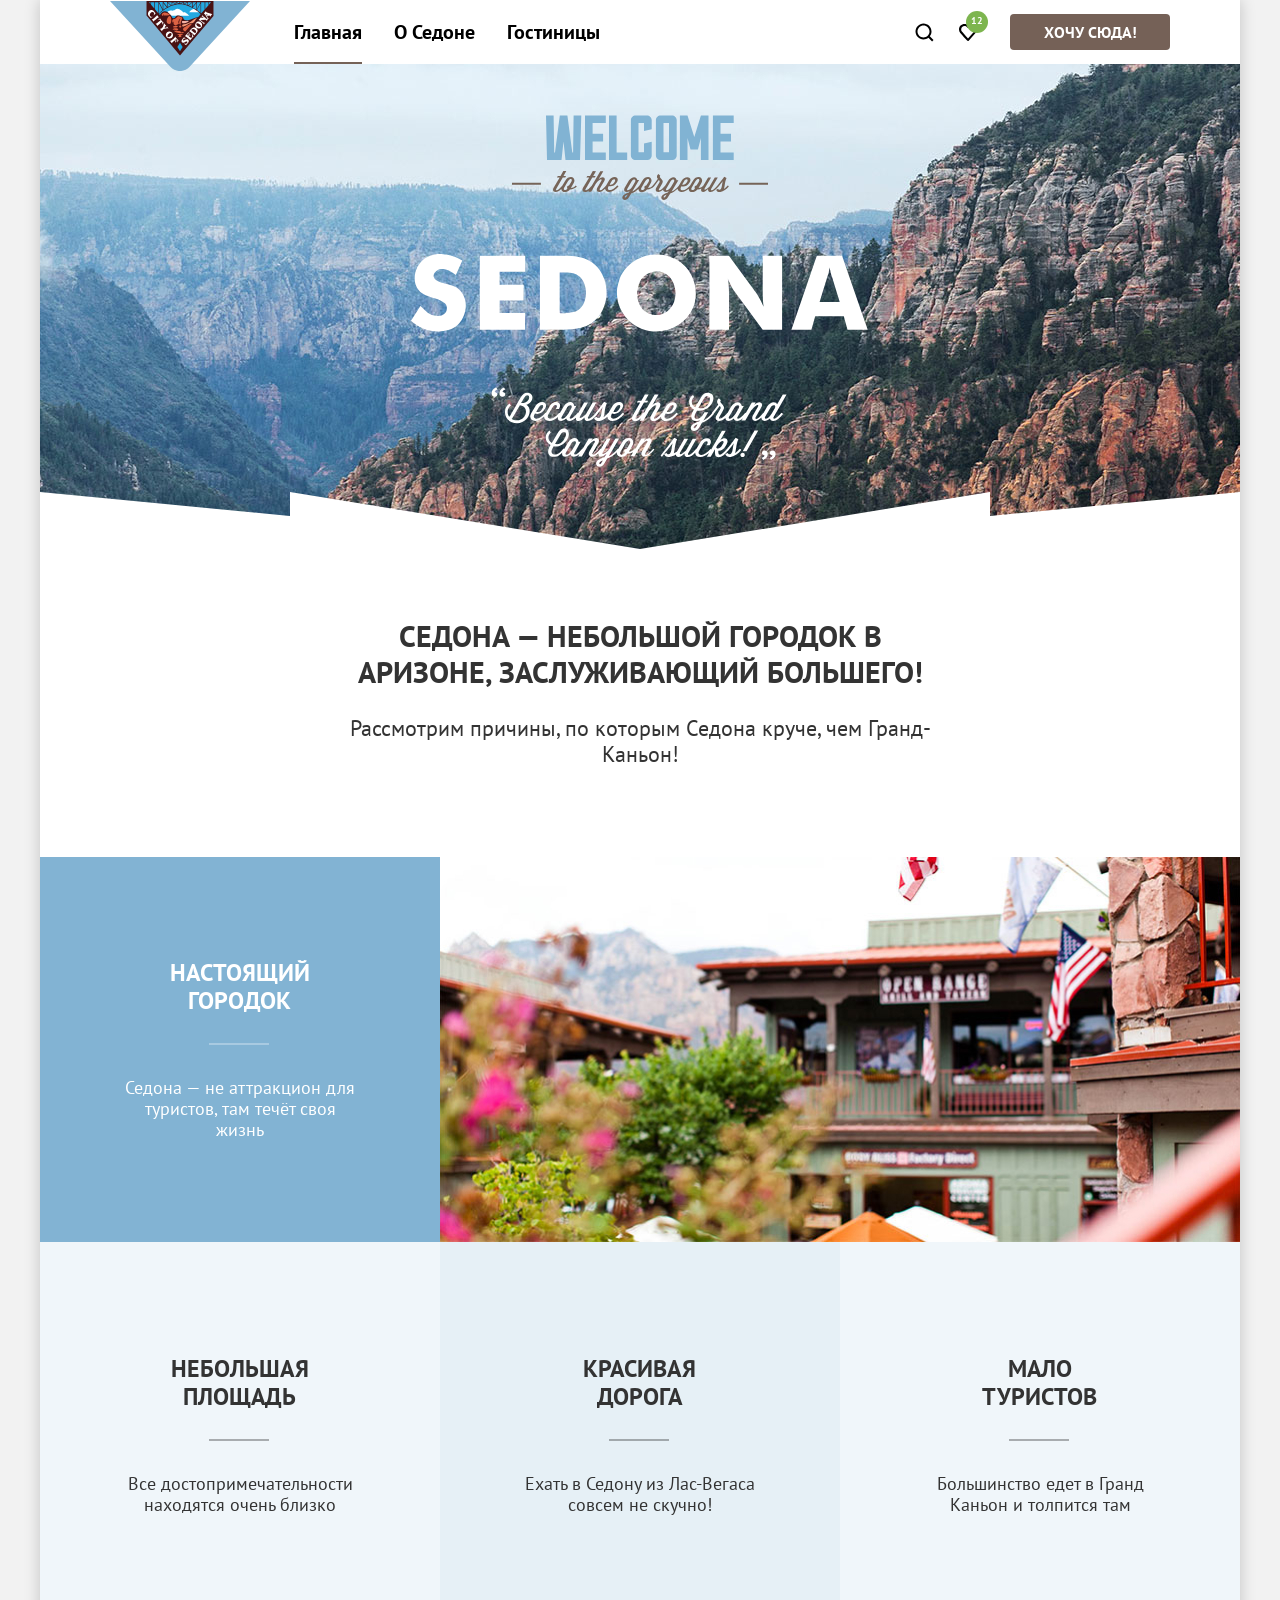
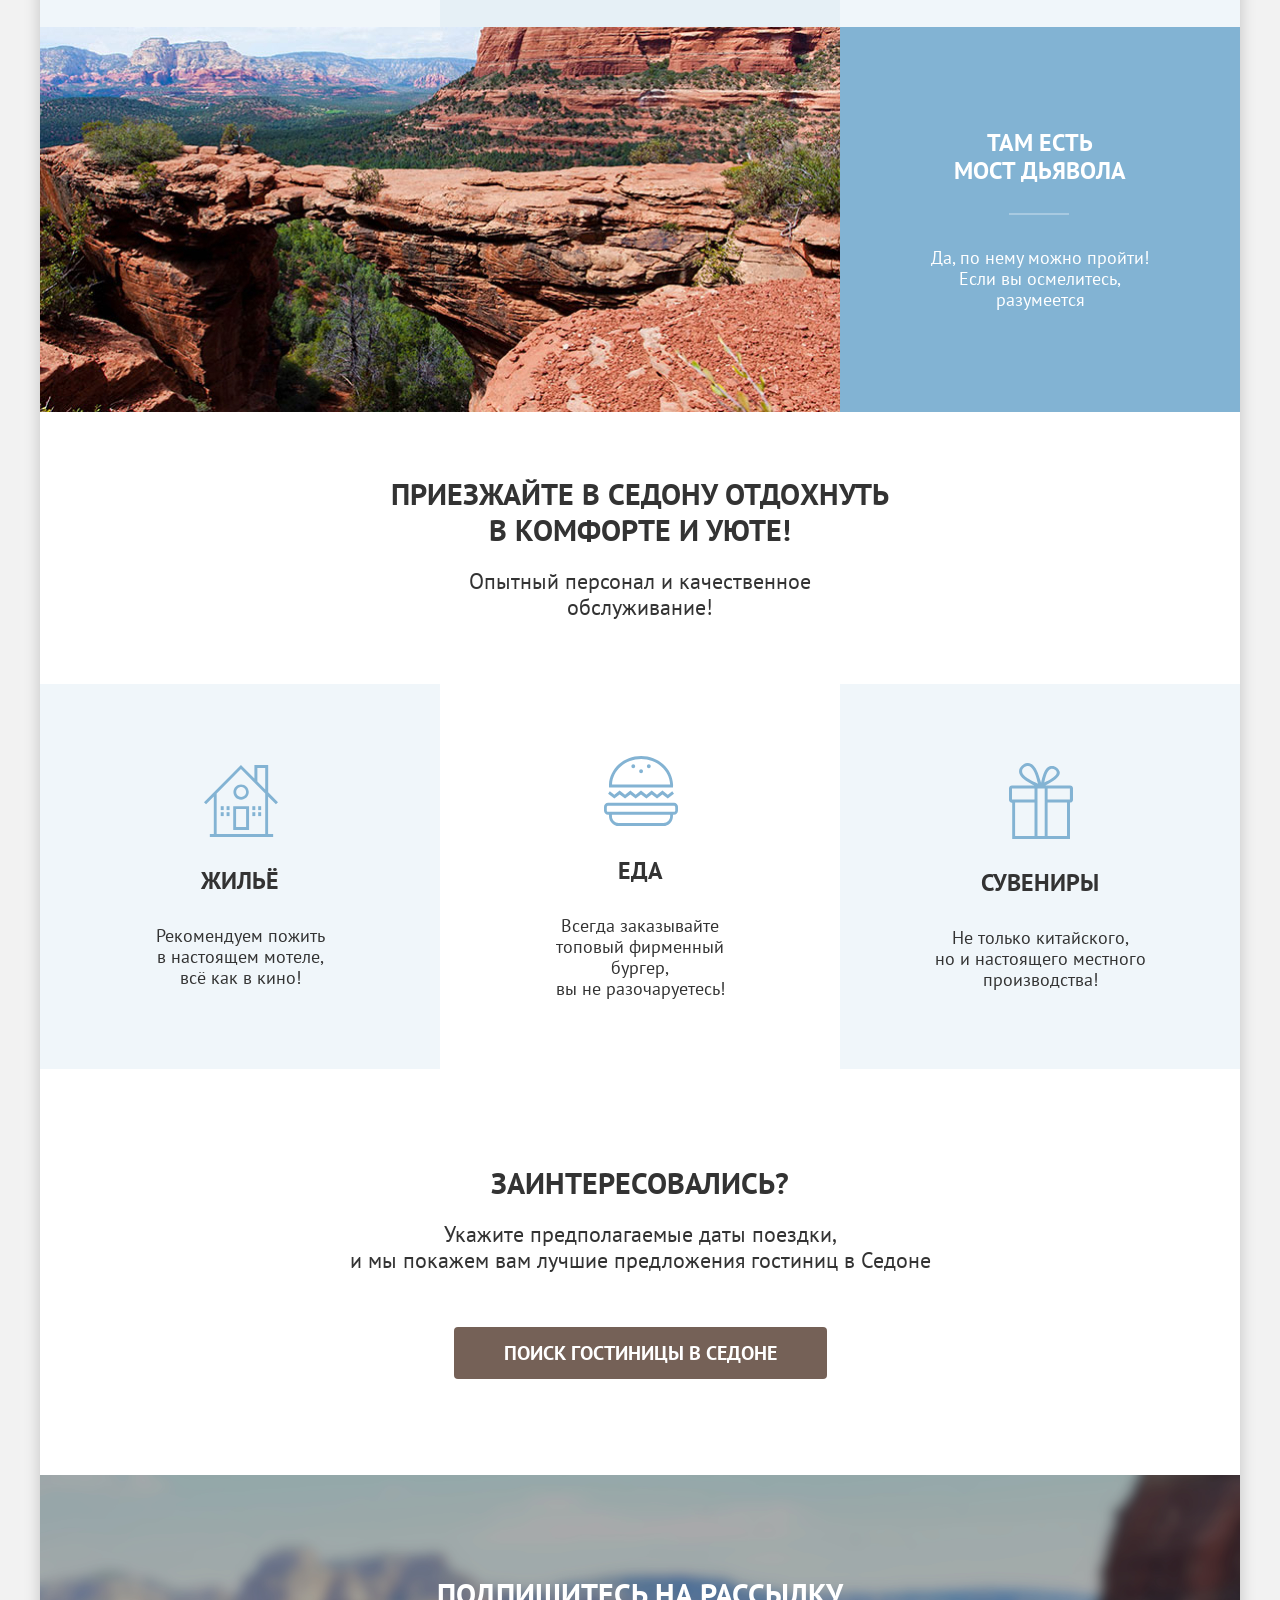
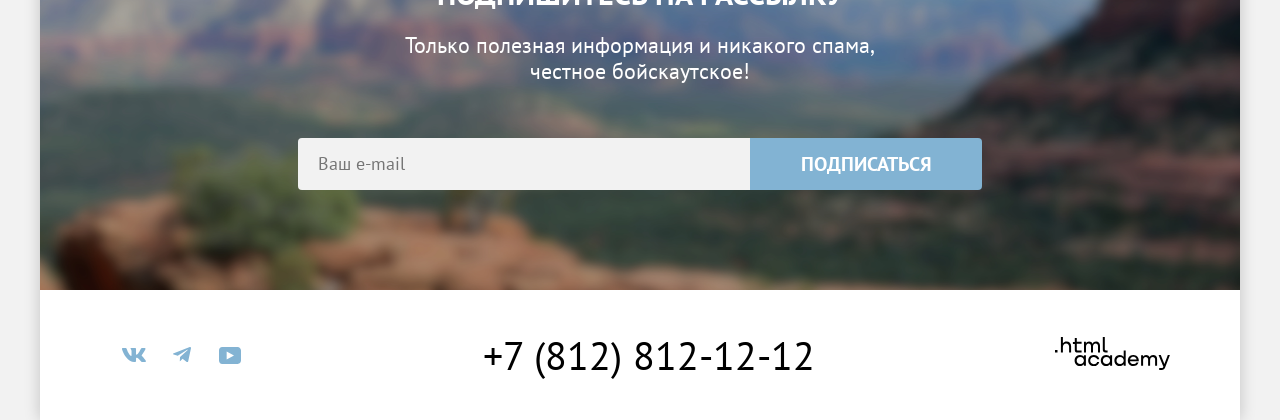
==== commit 36fedde1: "first check" ====
--- a/index.html
+++ b/index.html
@@ -220,7 +220,7 @@
 
       <div class="modal-container modal-container-close">
         <div class="modal modal-search">
-          <button class="modal-close-button">
+          <button class="modal-close-button" type="button">
             <svg class="modal-cross" xmlns="http://www.w3.org/2000/svg" width="14" height="14">
               <path
                 d="M14 1.292 12.708 0 7 5.708 1.292 0 0 1.292 5.708 7 0 12.708 1.292 14 7 8.292 12.708 14 14 12.708 8.292 7z" />
@@ -233,13 +233,13 @@
               <fieldset class="field-group field-group-one">
                 <label class="modal-label" for="checkin-date">Дата Заезда:</label>
                 <input class="checkin-date modal-field field" type="text" id="checkin-date" name="checkin-date"
-                  value="27 апреля 2020">
+                  value="27 апреля 2020" required>
                 <span class="modal-notification in">Мы не можем отправить вас в прошлое.</span>
               </fieldset>
               <fieldset class="field-group field-group-two">
                 <label class="modal-label" for="checkout-date">Дата Выезда:</label>
                 <input class="checkout-date modal-field field" type="text" id="checkout-date" name="checkout-date"
-                  value="1 сентября 2023">
+                  value="1 сентября 2023" required>
                 <span class="modal-notification out">На эти даты есть свободные номера. Пока есть.</span>
               </fieldset>
               <fieldset class="field-group field-adults">
--- a/styles/styles.css
+++ b/styles/styles.css
@@ -14,68 +14,109 @@
   font-display: swap;
 }
 
-
 @font-face {
-font-family: "PT Sans";
-font-style: italic;
-font-weight: 400;
-src: url("../fonts/PTSans-Italic.woff2") format("woff2");
-font-display: swap;
+  font-family: "PT Sans";
+  font-style: italic;
+  font-weight: 400;
+  src: url("../fonts/PTSans-Italic.woff2") format("woff2");
+  font-display: swap;
 }
 
 @font-face {
-font-family: "PT Sans";
-font-style: italic;
-font-weight: 700;
-src: url("../fonts/PTSans-Bolditalic.woff2") format("woff2");
-font-display: swap;
+  font-family: "PT Sans";
+  font-style: italic;
+  font-weight: 700;
+  src: url("../fonts/PTSans-Bolditalic.woff2") format("woff2");
+  font-display: swap;
 }
 
 .button {
-font-family: "PT Sans";
-color: white;
-background-color: #82B3D3;
-font-size: 20px;
-line-height: 36px;
-text-decoration: none;
-text-transform: uppercase;
-font-weight: 700;
-border: none;
-border-radius: 4px;
-}
-
-.button:hover {
-  background-color: #68A2CA;
-}
-
-.button:focus-visible {
+  font-family: "PT Sans";
+  color: #ffffff;
+  background-color: #82b3d3;
+  font-size: 20px;
+  line-height: 36px;
+  text-decoration: none;
+  text-transform: uppercase;
+  font-weight: 700;
+  border: none;
+  border-radius: 4px;
+}
+
+.button:hover:not(:disabled),
+.pagination-link:hover:not(:disabled) {
+  background-color: #68a2ca;
+}
+
+.button:focus-visible,
+.pagination-link:focus-visible {
   outline: none;
-  background-color: #68A2CA;
-}
-
-a.button {
-color: white;
-background-color: #756157;
-}
-
-a.button:hover {
+  background-color: #68a2ca;
+}
+
+.pagination-current:hover:not(:disabled),
+.pagination-current:focus-visible {
+  color: #000000;
+  background-color: #f2f2f2;
+}
+
+.pagination-current:hover {
+  background-color: inherit;
+}
+
+.pagination-link.pagination-others:hover {
+  color: #000000;
+  background-color: #ffffff;
+  cursor: default;
+}
+
+.pagination-link .pagination-current:focus-visible {
+  background-color: inherit;
+}
+
+.pagination-link.pagination-others:focus-visible {
+  color: #000000;
+  background-color: #ffffff;
+  cursor: default;
+}
+
+.button.modal-search-result:hover:not(:disabled) {
+  background-color: #68a2ca;
+}
+
+.button.modal-search-result:focus-visible {
+  outline: none;
+  background-color: #68a2ca;
+}
+
+a.button,
+.booking-button {
+  color: #ffffff;
+  background-color: #756157;
+}
+
+a.button:hover:not(:disabled),
+.booking-button:hover:not(:disabled) {
   background-color: #615048;
 }
 
-a.button:focus-visible {
+a.button:focus-visible,
+.booking-button:focus-visible {
+  outline: none;
   background-color: #615048;
 }
 
-.button:active {
-  color: rgba(255, 255, 255, 0.3)
+.button:active,
+.pagination-link:active {
+  color: rgba(255, 255, 255, 0.3);
 }
 
 .button:disabled {
-  color: #E5E5E5;
+  color: #e5e5e5;
 }
 
 .product-favorite-button {
-  background-color: #7DB54F;
+  background-color: #7db54f;
   font-size: 16px;
 }
 
@@ -83,9 +124,9 @@
   font-size: 16px;
 }
 
-.product-favorite-button:hover,
+.product-favorite-button:hover:not(:disabled),
 .product-favorite-button:focus-visible {
-  background-color: #6C9E42;
+  background-color: #6c9e42;
 }
 
 .product-favorite-button:active {
@@ -93,21 +134,21 @@
 }
 
 .button-show {
-color: #000000;
-font-size: 18px;
-line-height: 21px;
-font-weight: 400;
-text-decoration: none;
-border: 2px solid;
-border-radius: 4px;
-border-color: #00000027;
-width: 48px;
-height: 48px;
-margin-right: 8px;
-box-sizing: border-box;
-}
-
-.button-show:hover {
+  color: #000000;
+  font-size: 18px;
+  line-height: 21px;
+  font-weight: 400;
+  text-decoration: none;
+  border: 2px solid;
+  border-radius: 4px;
+  border-color: #00000027;
+  width: 48px;
+  height: 48px;
+  margin-right: 8px;
+  box-sizing: border-box;
+}
+
+.button-show:hover:not(:disabled) {
   border: 2px solid;
   border-color: #000000;
 }
@@ -115,7 +156,7 @@
 .button-show:focus-visible {
   outline: none;
   border: 2px solid;
-  border-color: #68A2CA;
+  border-color: #68a2ca;
 }
 
 .button-show:active {
@@ -128,21 +169,21 @@
 }
 
 html {
-height: 100%;
+  height: 100%;
 }
 
 body {
-margin: 0;
-display: flex;
-flex-direction: column;
-min-height: 100%;
-font-family: "PT Sans", sans-serif;
-text-align: center;
-font-size: 18px;
-line-height: 21px;
-color: #333333;
-background-color: #F2F2F2;
-min-width: 1280px;
+  margin: 0;
+  display: flex;
+  flex-direction: column;
+  min-height: 100%;
+  font-family: "PT Sans", sans-serif;
+  text-align: center;
+  font-size: 18px;
+  line-height: 21px;
+  color: #333333;
+  background-color: #f2f2f2;
+  min-width: 1280px;
 }
 
 .page-shadow {
@@ -161,61 +202,57 @@
 }
 
 .main-container {
-flex-grow: 1;
-}
-
-/*Pages styles*/
+  flex-grow: 1;
+}
+
 .page-header {
-color: #000000;
-background-color: #FFFFFF;
-margin: 0 auto;
-}
-
-/* .page-header,
-.page-container,
-.page-footer-container {
-  box-shadow: 0 0 15px rgba(0, 0, 0, 0.3);
-} */
+  color: #000000;
+  background-color: #ffffff;
+  margin: 0 auto;
+}
+
 .shadow {
   margin: 0 auto;
   width: 1200px;
   height: 100%;
   position: relative;
   box-shadow: 0 0 15px 0 #00000033;
-
 }
 
 .navigation {
-display: flex;
-box-sizing: border-box;
-position: relative;
-width: 1200px;
-padding: 0 70px;
-justify-content: space-between;
+  display: flex;
+  box-sizing: border-box;
+  position: relative;
+  width: 1200px;
+  padding: 0 70px;
+  justify-content: space-between;
 }
 
 .nav-left-col {
   display: flex;
+  padding-left: 168px;
+  position: relative;
 }
 
 .navigation-logo {
   position: absolute;
   width: 140px;
   height: 72px;
-  margin-right: 30px;
-
+  left: 0;
 }
 
 .navigation-list {
   display: flex;
-  width: 465px;
+  min-width: 268px;
   margin: 0;
   padding: 0;
-  margin-left: 168px;
   list-style-type: none;
   flex-wrap: wrap;
 }
 
+.navigation-list.navigation-user {
+  padding-left: 0;
+}
 
 .page-header .navigation-link {
   position: relative;
@@ -223,7 +260,7 @@
   line-height: 24px;
   font-weight: 700;
   text-decoration: none;
-  color:#000000;
+  color: #000000;
   padding: 20px 16px;
   display: block;
 }
@@ -235,34 +272,39 @@
   bottom: 0;
   left: 0;
   margin: auto;
-  fill: black
+  fill: #000000;
 }
 
 .navigation-item {
   position: relative;
 }
 
-.navigation-link.likes::after {
+.navigation-link.likes {
+  position: relative;
+  margin-right: 20px;
+}
+
+
+.likes-count {
   position: absolute;
   display: block;
   top: 11px;
   left: 20px;
   width: 12px;
   height: 12px;
-  content: "12";
   font-size: 10px;
   line-height: 10px;
-  color: #FFFFFF;
-  background-color: #7DB54F;
+  color: #ffffff;
+  background-color: #7db54f;
   border-radius: 100%;
   padding: 5px;
 }
 
 .navigation-user {
-max-width: 270px;
-font-size: 16px;
-line-height: 20px;
-margin: 0;
+  max-width: 270px;
+  font-size: 16px;
+  line-height: 20px;
+  margin: 0;
 }
 
 .navigation-user .navigation-link {
@@ -276,7 +318,6 @@
   position: absolute;
   bottom: 0;
   left: 16px;
-  top: 62px;
   height: 2px;
   right: 16px;
   background-color: #756257;
@@ -286,128 +327,130 @@
 .navigation-user .button {
   padding: 8px 22px;
   margin: 14px auto;
-  margin-left: 20px;
   border-radius: 4px;
   font-size: 16px;
   line-height: 20px;
-  color: #fff;
-}
-
+  color: #ffffff;
+  min-width: 160px;
+  box-sizing: border-box;
+}
 
 .page-container {
-width: 1200px;
-margin: 0 auto;
-background-color: #fff;
+  width: 1200px;
+  margin: 0 auto;
+  background-color: #ffffff;
 }
 
 .heading {
-text-align: center;
+  text-align: center;
 }
 
 .hero-picture {
-background-color: #82B3D3;
-background-image: url("../images/index-background.jpg");
-background-size: 100% auto;
-background-repeat: no-repeat;
-height: 485px;
+  background-color: #82b3d3;
+  background-image: url("../images/index-background.jpg");
+  background-size: 100% auto;
+  background-repeat: no-repeat;
+  height: 485px;
 }
 
 .heading-logo {
-width: 458px;
-height: 352px;
-margin: 51px auto 21px;
-}
-
+  width: 458px;
+  height: 352px;
+  margin: 51px auto 21px;
+}
 
 .heading-text {
-height: 261px;
-display: flex;
-flex-direction: column;
-padding: 69px auto;
-align-items: center;
-justify-content: center;
-margin-bottom: 21px;
-}
-
-.heading-main-text{
-font-size: 30px;
-line-height: 36px;
-font-weight: 700;
-text-transform: uppercase;
-width: 620px;
-height: 72px;
-padding: 0;
-margin: 0;
-padding-bottom: 25px;
+  display: flex;
+  flex-direction: column;
+  padding: 69px 0;
+  align-items: center;
+  justify-content: center;
+  margin-bottom: 21px;
+}
+
+.heading-main-text {
+  font-size: 30px;
+  line-height: 36px;
+  font-weight: 700;
+  text-transform: uppercase;
+  width: 620px;
+  padding: 0;
+  margin: 0;
+  padding-bottom: 25px;
 }
 
 .subtext {
-font-size: 22px;
-line-height: 26px;
-margin: 0;
-}
-
+  font-size: 22px;
+  line-height: 26px;
+  margin: 0;
+}
+
+.heading-text .subtext {
+  width: 651px;
+}
 
 .advantages-list {
-display: flex;
-flex-wrap: wrap;
-justify-content: space-between;
-margin: 0;
-padding: 0;
+  display: flex;
+  flex-wrap: wrap;
+  justify-content: space-between;
+  margin: 0;
+  padding: 0;
 }
 
 .advantages-item {
-display: flex;
-}
-
-.advantages-allignment {
-display: flex;
-position: relative;
-flex-direction: column;
-align-content: center;
-justify-content: center;
-width: 230px;
-min-height: 181px;
-margin: 102px 85px;
-align-self: center;
+  display: flex;
+}
+
+.advantages-alignment {
+  display: flex;
+  position: relative;
+  flex-direction: column;
+  align-content: center;
+  justify-content: center;
+  width: 230px;
+  min-height: 181px;
+  margin: 102px 85px;
+  align-self: center;
 }
 
 .advantages-description {
-color: #333333;
-margin: 0;
-width: 230px;
-height: 63px;
-text-align: center;
+  color: #333333;
+  margin: 0;
+  width: 230px;
+  text-align: center;
 }
 
 li.dark-blue {
-color: #FFFFFF;
-background-color: #82B3D3;
+  color: #ffffff;
+  background-color: #82b3d3;
 }
 
 li.dark-blue p {
-color: #FFFFFF;
+  color: #ffffff;
 }
 
 li.light-blue {
-background-color: rgba(131, 179, 211, 0.12);
+  background-color: rgba(131, 179, 211, 0.12);
 }
 
 li.blue {
-background-color: rgba(131, 179, 211, 0.2);
-}
-
+  background-color: rgba(131, 179, 211, 0.2);
+}
 
 .advantages-title {
-font-size: 24px;
-line-height: 28px;
-font-weight: 700;
-width: 175px;
-text-transform: uppercase;
-margin: 0;
-margin-bottom: 62px;
-margin-left: 27px;
-position: relative;
+  font-size: 24px;
+  line-height: 28px;
+  font-weight: 700;
+  width: 175px;
+  text-transform: uppercase;
+  margin: 0;
+  margin-bottom: 62px;
+  margin-left: 27px;
+  position: relative;
+}
+
+.advantages-image {
+  margin: auto 0;
 }
 
 .advantages-title::before {
@@ -425,34 +468,37 @@
 }
 
 .title {
-font-size: 30px;
-line-height: 36px;
-text-transform: uppercase;
-font-weight: 700;
+  font-size: 30px;
+  line-height: 36px;
+  text-transform: uppercase;
+  font-weight: 700;
 }
 
 .services-head {
-height: 246px;
-display: flex;
-flex-direction: column;
-align-items: center;
-justify-content: center;
+  min-height: 246px;
+  padding: 64px 0;
+  box-sizing: border-box;
+  display: flex;
+  flex-direction: column;
+  align-items: center;
+  justify-content: center;
 }
 
 .services-list {
-margin: 0;
-padding: 0;
-display: flex;
-
+  margin: 0;
+  padding: 0;
+  display: flex;
 }
 
 .services-item {
-height: 385px;
-display: flex;
-flex-direction: column;
-flex-grow: 1;
-align-items: center;
-justify-content: center;
+  min-height: 385px;
+  display: flex;
+  flex-direction: column;
+  flex-grow: 1;
+  align-items: center;
+  justify-content: center;
+  box-sizing: border-box;
+  padding: 40px 0;
 }
 
 .services-logo {
@@ -462,127 +508,136 @@
 }
 
 .services-title {
-margin: 0;
-margin-bottom: 20px;
-width: 505px;
+  margin: 0;
+  margin-bottom: 20px;
+  width: 505px;
+}
+
+.services-subtext {
+  max-width: 490px;
 }
 
 .services-name {
-font-size: 24px;
-line-height: 28px;
+  font-size: 24px;
+  line-height: 28px;
+  width: 230px;
 }
 
 .services-description {
   width: 230px;
   margin: 0;
-  margin-top: 30px;
+  padding-top: 30px;
 }
 
 .services-name {
-font-size: 24px;
-line-height: 28px;
-font-weight: 700;
-text-transform: uppercase;
+  font-size: 24px;
+  line-height: 28px;
+  font-weight: 700;
+  text-transform: uppercase;
 }
 
 .booking {
-display: flex;
-flex-direction: column;
-align-items: center;
-margin-top: 96px;
-margin-bottom: 96px;
+  display: flex;
+  flex-direction: column;
+  align-items: center;
+  padding: 96px 0;
 }
 
 .booking-text {
-width: 592px;
+  width: 592px;
 }
 
 .booking-title {
-margin: 0;
-padding: 0;
-margin-bottom: 20px;
+  margin: 0;
+  padding: 0;
+  margin-bottom: 20px;
 }
 
 .booking-subtext {
-margin-bottom: 54px;
+  margin-bottom: 54px;
 }
 
 .booking-button {
-padding: 8px 50px;
-border-radius: 4px;
+  padding: 8px 50px;
+  border-radius: 4px;
 }
 
 .subscription {
-height: 415px;
-color: white;
-background-color: #82B3D3;
-background-image: url("../images/subscribe.jpg");
-background-size: 100% auto;
-display: flex;
-flex-direction: column;
-justify-content: center;
-align-items: center;
-}
-
-
+  min-height: 415px;
+  color: #ffffff;
+  background-color: #82b3d3;
+  background-image: url("../images/subscribe.jpg");
+  background-size: 100% auto;
+  display: flex;
+  flex-direction: column;
+  justify-content: center;
+  align-items: center;
+  padding: 40px 0;
+  box-sizing: border-box;
+}
+
+.subscription-text {
+  max-width: 475px;
+}
 
 .subscription-title {
-margin: 0;
-padding-bottom: 20px;
+  margin: 0;
+  padding-bottom: 20px;
 }
 
 .subscription-subtext {
-color: #FFFFFF;
-padding-bottom: 54px;
+  color: #ffffff;
+  padding-bottom: 54px;
 }
 
 .footer-subscription {
-color: #333333;
-background-color: #FFFFFF;
-background-image: none;
+  color: #333333;
+  background-color: #ffffff;
+  background-image: none;
 }
 
 .footer-subscription .subscription-subtext {
-color: #333333;
+  color: #333333;
 }
 
 .footer-logo-img {
   fill: #000000;
 }
 
-.footer-logo-img:hover {
+.footer-logo:hover .academia-logo {
   fill: #756157;
 }
 
-.footer-logo-img:focus-visible {
+.footer-logo-link:focus-visible .academia-logo {
   fill: #756157;
 }
+
 
 .footer-logo-img:active {
   fill: rgba(117, 97, 87, 0.3);
 }
 
 .navigation-link {
-font-size: 16px;
-line-height: 20px;
+  font-size: 16px;
+  line-height: 20px;
 }
 
 .page-footer-container {
-display: flex;
-box-sizing: border-box;
-width: 1200px;
-margin: 0 auto;
-justify-content: space-between;
-align-items: center;
-padding: 40px 70px;
-background-color: #fff;
+  display: flex;
+  box-sizing: border-box;
+  width: 1200px;
+  margin: 0 auto;
+  justify-content: space-between;
+  align-items: center;
+  padding: 45px 70px;
+  background-color: #ffffff;
 }
 
 .subscription-form {
   display: grid;
   grid-template-columns: 452px 232px;
-  margin-right: 258px;
-  margin-left: 258px;
+  align-items: center;
+
 }
 
 .field {
@@ -592,12 +647,18 @@
   padding-left: 20px;
   padding-top: 14px;
   padding-bottom: 14px;
-  background-color: #F2F2F2;
+  min-height: 52px;
+  box-sizing: border-box;
+  background-color: #f2f2f2;
+  border-radius: 4px 0 0 4px;
 }
 
 .subscription-button {
-  border-radius: 0;
   cursor: pointer;
+  min-height: 52px;
+  width: 232px;
+  box-sizing: border-box;
+  border-radius: 0 4px 4px 0;
 }
 
 .footer-social-list {
@@ -626,26 +687,27 @@
   bottom: 0;
   left: 0;
   margin: auto;
-  fill: #83B3D3;
-}
-
-.footer-social-logo:hover {
-  fill: #68A2CA;
+  fill: #83b3d3;
+}
+
+.footer-social-logo:hover:not(:disabled) {
+  fill: #68a2ca;
 }
 
 .footer-social-logo:focus-visible {
-  fill: #68A2CA;
+  fill: #68a2ca;
 }
 
 .footer-social-logo:active {
-  fill: rgba(104, 162, 202, 0.3)
-}
-
-.footer-contacts-address-phone:hover {
+  fill: rgba(104, 162, 202, 0.3);
+}
+
+.footer-contacts-address-phone:hover:not(:disabled) {
   color: #756157;
 }
 
-.footer-contacts-address-phone:focus {
+.footer-contacts-address-phone:focus-visible {
+  outline: none;
   color: #756157;
 }
 
@@ -657,7 +719,7 @@
   fill: #000000;
 }
 
-.academia-logo:hover {
+.academia-logo:hover:not(:disabled) {
   fill: #756157;
 }
 
@@ -670,38 +732,38 @@
 }
 
 .page-footer a {
-color: #83B3D3;
-background-color: transparent;
+  color: #83b3d3;
+  background-color: transparent;
 }
 
 address .footer-contacts-address-phone {
-font-family: "PT Sans";
-color: #000000;
-font-size: 40px;
-line-height: 40px;
-text-decoration: none;
-font-style: normal;
+  font-family: "PT Sans", sans-serif;
+  color: #000000;
+  font-size: 40px;
+  line-height: 40px;
+  text-decoration: none;
+  font-style: normal;
 }
 
 .inner-header {
-width: 1060px;
-text-align: left;
-margin: 0;
-margin-bottom: 40px;
+  width: 1060px;
+  text-align: left;
+  margin: 0;
+  margin-bottom: 40px;
 }
 
 .inner-header-title {
-font-size: 60px;
-line-height: 78px;
-font-weight: 700;
-margin: 0;
-text-transform: none;
-margin-bottom: 8px;
+  font-size: 60px;
+  line-height: 78px;
+  font-weight: 700;
+  margin: 0;
+  text-transform: none;
+  margin-bottom: 8px;
 }
 
 .header-filter-style {
-  color: #FFFFFF;
-  background-color: #83B3D3;
+  color: #ffffff;
+  background-color: #83b3d3;
   background-image: url("../images/catalog-background.jpg");
   background-repeat: no-repeat;
   background-size: 100% 100%;
@@ -729,11 +791,10 @@
   padding: 0;
   margin: 0;
   align-items: center;
-
 }
 
 .breadcrumbs-link {
-  color: #FFFFFF;
+  color: #ffffff;
   text-decoration: none;
   min-width: 12px;
   min-height: 12px;
@@ -747,10 +808,14 @@
   min-width: 15px;
 }
 
-.breadcrumbs-link:hover,
-.main-icon:hover {
+.breadcrumbs-link:hover:not(:disabled),
+.main-icon:hover:not(:disabled) {
   color: rgba(255, 255, 255, 0.6);
   fill: rgba(255, 255, 255, 0.6);
+}
+
+.breadcrumbs-link:focus-visible {
+  outline: none;
 }
 
 .breadcrumbs-link:active,
@@ -758,6 +823,7 @@
   color: rgba(255, 255, 255, 0.3);
   fill: rgba(255, 255, 255, 0.3);
 }
+
 
 .breadcrumbs-item:not(:first-child):before {
   content: "";
@@ -780,7 +846,7 @@
   bottom: 0;
   left: 0;
   margin: auto;
-  fill: #fff;
+  fill: #ffffff;
 }
 
 .catalog-filter-group {
@@ -811,39 +877,43 @@
 }
 
 fieldset {
-border: transparent;
-padding: 0;
-margin: 0;
+  border: transparent;
+  padding: 0;
+  margin: 0;
 }
 
 .catalog-filter-list {
-padding: 0;
-margin: 0;
-text-align: left;
+  padding: 0;
+  margin: 0;
+  text-align: left;
 }
 
 .filter-left-col {
-display: flex;
-width: 371px;
-justify-content: space-between;
+  display: flex;
+  width: 371px;
+  justify-content: space-between;
 }
 
 .filter-right-col {
-display: flex;
-width: 549px;
-justify-content: space-between;
+  display: flex;
+  width: 549px;
+  justify-content: space-between;
 }
 
 .catalog-price-slider {
   width: 288px;
 }
 
-.filter-buttons {
+.filter-buttons .button {
   display: flex;
   flex-direction: column;
   width: 191px;
-  min-height: 104px;
+  min-height: 36px;
   margin-top: 56px;
+  font-size: 16px;
+  line-height: 20px;
+  padding: 8px 50px;
+  box-sizing: border-box;
 }
 
 .filter-buttons .button:last-child {
@@ -851,13 +921,13 @@
   background-color: transparent;
 }
 
-.filter-buttons .button:last-child:hover {
+.filter-buttons .button:last-child:hover:not(:disabled) {
   color: rgba(255, 255, 255, 0.6);
 }
 
 .filter-buttons .button:last-child:focus-visible {
   border: 3px solid;
-  border-color: #83B3D3;
+  border-color: #83b3d3;
 }
 
 .filter-buttons .button:last-child:active {
@@ -865,7 +935,8 @@
 }
 
 .reset-button {
-  line-height: 30px;
+  font-size: 16px;
+  line-height: 20px;
   border: 3px solid;
   border-color: transparent;
   border-radius: 4px;
@@ -873,7 +944,7 @@
 
 .reset-button:focus-visible {
   outline: none;
-  background-color: #83B3D3;
+  background-color: #83b3d3;
 }
 
 .range-scale {
@@ -887,7 +958,9 @@
 .range-bar {
   position: absolute;
   height: 4px;
-  background-color: #fff;
+  background-color: #ffffff;
+  left: 0;
+  width: 226px
 }
 
 .range-toggle {
@@ -900,17 +973,17 @@
   cursor: pointer;
 }
 
-.range-toggle:hover {
+.range-toggle:hover:not(:disabled) {
   box-shadow: 0 4px 10px rgba(0, 0, 0, 0.25);
 }
 
 .range-toggle:focus-visible {
-  outline: 3px solid #83B3D3;
+  outline: 3px solid #83b3d3;
   box-shadow: 0 4px 10px rgba(0, 0, 0, 0.25);
 }
 
 .range-toggle:active {
-  outline: 2px solid #83B3D3;
+  outline: 2px solid #83b3d3;
   box-shadow: 0 7px 15px rgba(0, 0, 0, 0.25);
 }
 
@@ -937,7 +1010,8 @@
   display: flex;
   position: relative;
   width: 143px;
-  background-color: #fff;
+  background-color: #ffffff;
+  border-radius: 4px;
 }
 
 .control {
@@ -952,16 +1026,15 @@
   left: 0;
   width: 20px;
   height: 20px;
-  background-color: #fff;
+  background-color: #ffffff;
   border-radius: 3px;
 }
 
 .control-input:focus-visible ~ .control-mark {
-  border: 3px solid;
-  border-color: #83B3D3;
-}
-
-.control-input:hover ~ .control-mark {
+  outline: 3px solid #83b3d3;
+}
+
+.control-input:hover:not(:disabled) ~ .control-mark {
   background-color: rgba(255, 255, 255, 0.6);
 }
 
@@ -969,7 +1042,7 @@
   background-color: rgba(255, 255, 255, 0.3);
 }
 
-.control-input:hover ~ .control-label {
+.control-input:hover:not(:disabled) ~ .control-label {
   color: rgba(255, 255, 255, 0.6);
 }
 
@@ -980,7 +1053,7 @@
 .control:focus-visible .control-mark {
   border-radius: 8px;
   border: 3px solid;
-  border-color: #82B3D3;
+  border-color: #82b3d3;
 }
 
 .control-input:disabled + .control-mark {
@@ -997,7 +1070,7 @@
   left: 3px;
   width: 7px;
   height: 2px;
-  background-color: #3F5E72;
+  background-color: #3f5e72;
   content: "";
 }
 
@@ -1007,7 +1080,7 @@
   left: 6px;
   width: 13px;
   height: 2px;
-  background-color: #3F5E72;
+  background-color: #3f5e72;
   content: "";
 }
 
@@ -1029,7 +1102,7 @@
   left: 5px;
   width: 10px;
   height: 10px;
-  background-color: #3F5E72;
+  background-color: #3f5e72;
   border-radius: 50%;
   content: "";
 }
@@ -1041,7 +1114,6 @@
   width: 260px;
   margin-right: auto;
 }
-
 
 .select-control {
   width: 100%;
@@ -1050,7 +1122,7 @@
   font: inherit;
   font-weight: 400;
   background-color: #ffffff;
-  border: 2px solid #E5E5E5;
+  border: 2px solid #e5e5e5;
   border-radius: 4px;
   background-image: url("../images/select-arrow.svg");
   background-repeat: no-repeat;
@@ -1058,10 +1130,10 @@
   appearance: none;
 }
 
-.select-control:hover,
+.select-control:hover:not(:disabled),
 .select-control:focus-visible {
   outline: none;
-  border-color: #68A2CA;
+  border-color: #68a2ca;
 }
 
 .select-control:disabled {
@@ -1075,7 +1147,6 @@
   top: 12px;
   left: 103px;
 }
-
 
 .range-input {
   width: 143px;
@@ -1083,7 +1154,7 @@
   padding: 0 50px 0 20px;
   box-sizing: border-box;
   font: inherit;
-  background-color: #F2F2F2;
+  background-color: #f2f2f2;
   border: none;
   font-weight: 700;
   appearance: textfield;
@@ -1091,16 +1162,15 @@
   color: #000000;
 }
 
-
-.range-input:hover {
-  background-color: #E5E5E5;
+.range-input:hover:not(:disabled) {
+  background-color: #e5e5e5;
 }
 
 .range-input:focus-visible {
   outline: none;
   border: 3px solid;
   padding: 0 47px 0 17px;
-  border-color: #82B3D3;
+  border-color: #82b3d3;
 }
 
 .range-input::placeholder {
@@ -1108,11 +1178,11 @@
 }
 
 .range-input.start {
-  border-radius: 2px 0 0 2px;
+  border-radius: 4px 0 0 4px;
 }
 
 .range-input.stop {
-  border-radius: 0 2px 2px 0;
+  border-radius: 0 4px 4px 0;
 }
 
 .range-input::-webkit-outer-spin-button,
@@ -1123,7 +1193,7 @@
 
 .catalog-products {
   width: 1060px;
-  margin: 50px 70px 60px;
+  margin: 50px 70px 53px;
 }
 
 .buttons-shows-row {
@@ -1149,7 +1219,7 @@
   display: flex;
   justify-content: space-between;
   align-items: center;
-  height: 49px;
+  min-height: 49px;
 }
 
 .catalog-respond-title {
@@ -1164,20 +1234,22 @@
   margin-right: 70px;
   align-self: stretch;
 }
+
 .product-list {
   display: grid;
   grid-template-columns: repeat(3, 340px);
   gap: 20px;
+  row-gap: 18px;
   list-style: none;
   padding: 0;
-  margin: 40px auto 80px auto;
+  margin: 40px auto 79px auto;
 }
 
 .product-card {
   padding: 20px;
   margin: 0;
   border: 1px solid;
-  border-color: #E5E5E5;
+  border-color: #e5e5e5;
   border-radius: 4px;
   box-sizing: border-box;
 }
@@ -1203,11 +1275,11 @@
   text-align: left;
 }
 
-.product-card-button.button {
+.product-description .button {
   font-size: 16px;
   line-height: 20px;
   min-height: 36px;
-  padding-top: 8px;
+  padding: 8px 0;
   box-sizing: border-box;
 }
 
@@ -1227,16 +1299,16 @@
 }
 
 .product-rating {
-display: block;
-box-sizing: border-box;
-min-height: 37px;
-text-transform: uppercase;
-background-color: #F2F2F2;
-text-align: center;
-padding-top: 9px;
-color: #333333;
-border-radius: 4px;
-font-size: 16px;
+  display: block;
+  box-sizing: border-box;
+  min-height: 37px;
+  text-transform: uppercase;
+  background-color: #f2f2f2;
+  text-align: center;
+  padding-top: 9px;
+  color: #333333;
+  border-radius: 4px;
+  font-size: 16px;
 }
 
 .stars-row {
@@ -1259,18 +1331,18 @@
 }
 
 .pagination-link {
-display: block;
-background-color: #83B3D3;
-box-sizing: border-box;
-font-size: 20px;
-line-height: 36px;
-color:#FFFFFF;
-font-weight: 700;
-text-decoration: none;
-min-width: 60px;
-min-height: 60px;
-padding-top: 12px;
-border-radius: 4px;
+  display: block;
+  background-color: #83b3d3;
+  box-sizing: border-box;
+  font-size: 20px;
+  line-height: 36px;
+  color: #ffffff;
+  font-weight: 700;
+  text-decoration: none;
+  min-width: 60px;
+  min-height: 60px;
+  padding-top: 12px;
+  border-radius: 4px;
 }
 
 .pagination-item {
@@ -1286,7 +1358,7 @@
   list-style: none;
   padding: 0;
   position: relative;
-  margin: 0 0 60px 0;
+  margin: 0;
 }
 
 .pagination:before {
@@ -1295,23 +1367,27 @@
   top: -40px;
   height: 1px;
   width: 1060px;
-  background-color: #E6E6E6;
-}
-
+  background-color: #e6e6e6;
+}
 
 .pagination-current {
-color: #000000;
-background-color: #F2F2F2;
-}
-
-
+  color: #000000;
+  background-color: #f2f2f2;
+}
 
 .pagination-others {
-font-size: 22px;
-line-height: 26px;
-font-weight: 400;
-color: #000000;
-background-color: #FFFFFF;
+  display: block;
+  box-sizing: border-box;
+  text-decoration: none;
+  min-width: 60px;
+  min-height: 60px;
+  padding-top: 12px;
+  border-radius: 4px;
+  font-size: 22px;
+  line-height: 26px;
+  font-weight: 400;
+  color: #000000;
+  background-color: #ffffff;
 }
 
 .modal-container {
@@ -1343,43 +1419,45 @@
   padding: 0;
   top: 64px;
   right: 52px;
-  width: 52px;
-  height: 52px;
-  background-color: #F2F2F2;
+  width: 53px;
+  height: 53px;
+  background-color: #f2f2f2;
   border-radius: 50%;
   border-color: transparent;
   cursor: pointer;
+  display: grid;
 }
 
 .modal-cross {
-  fill: #000;
-}
-
-.modal-close-button:hover {
-  background-color: #E5E5E5;
+  fill: #000000;
+  margin: auto;
+}
+
+.modal-close-button:hover:not(:disabled) {
+  background-color: #e5e5e5;
 }
 
 .modal-close-button:focus-visible {
   outline: none;
-  background-color: #E5E5E5;
+  background-color: #e5e5e5;
   border: 3px solid;
-  border-color: #83B3D3;
+  border-color: #83b3d3;
 }
 
 .modal-close-button:active {
-  background-color: #E5E5E5;
+  background-color: #e5e5e5;
 }
 
 .modal-close-button:active .modal-cross {
-  fill: #A1A1A1;
+  fill: #a1a1a1;
 }
 
 .modal-title {
   margin: 0;
   margin-bottom: 64px;
   font-family: "PT Sans", sans-serif;
-  font-size: 32px;
-  line-height: 35px;
+  font-size: 30px;
+  line-height: 36px;
   font-weight: 700;
   color: #000000;
   text-transform: uppercase;
@@ -1402,7 +1480,7 @@
   position: relative;
 }
 
-.modal-lable {
+.modal-label {
   min-width: 118px;
   margin-right: 18px;
   font-family: "PT Sans", sans-serif;
@@ -1412,7 +1490,7 @@
   text-align: left;
 }
 
-.field-childrens .modal-lable {
+.field-childrens .modal-label {
   margin-right: 14px;
   position: relative;
 }
@@ -1428,6 +1506,14 @@
 }
 
 
+.modal-field {
+  font-family: "PT Sans", sans-serif;
+  font-size: 18px;
+  line-height: 20px;
+  font-weight: 700;
+  padding-right: 50px;
+}
+
 .field-adults {
   grid-column: 1/2;
 }
@@ -1439,31 +1525,38 @@
 .minus-button,
 .plus-button {
   width: 40px;
+  min-height: 48px;
+  padding: 14px 10px;
+  box-sizing: border-box;
+  border: none;
+  background-color: transparent;
+}
+
+.adults ~ .minus-button {
+  left: 137px;
+}
+
+.childrens ~ .minus-button {
+  left: 131px;
+}
+
+.plus-button {
+  right: 0;
+}
+
+.plus-minus-input {
+  width: 110px;
   height: 48px;
-  padding: 14px 10px;
-  box-sizing: border-box;
-  position: absolute;
-}
-
-.minus-button {
-  left: 137px;
-}
-
-.plus-button {
-  left: 208px;
-}
-
-.adults {
-  width: 110px;
-  position: relative;
-  padding-left: 50px;
-  padding-right: 50px;
-}
-
+  position: relative;
+  display: flex;
+  padding: 0;
+  border-radius: 4px;
+}
+
+.adults,
 .childrens {
-  width: 110px;
-  position: relative;
-  padding-left: 50px;
+  width: 31px;
+  padding: 0 10px;
 }
 
 .field-group-one::after,
@@ -1483,88 +1576,81 @@
   opacity: 30%;
 }
 
-
-.minus-icon {
-  width: 20px;
-  height: 20px;
-  fill: rgba(117, 97, 87, 0.3);
-}
-
+.minus-icon,
 .plus-icon {
   fill: rgba(117, 97, 87, 0.3);
-}
-
-.minus-icon:hover,
-.plus-icon:hover {
-  fill: #000;
-}
-
-.minus-icon:active,
-.plus-icon:active {
+  border-radius: 3px;
+}
+
+.minus-button:hover .minus-icon,
+.plus-button:hover .plus-icon {
+  fill: #000000;
+}
+
+.minus-button:focus-visible .minus-icon,
+.plus-button:focus-visible .plus-icon {
+  fill: #000000;
+  outline: 3px solid #83b3d3;
+  outline-offset: 2px;
+}
+
+.minus-button:active .minus-icon,
+.plus-button:active .plus-icon {
   fill: rgba(0, 0, 0, 0.3);
 }
 
-.minus-icon:focus-visible,
-.plus-icon:focus-visible {
-  fill: #000;
-  border: 3px solid;
-  border-color: #83B3D3;
-  border-radius: 4px;
-}
-
-.modal-field {
-  font-family: "PT Sans", sans-serif;
-  font-size: 18px;
-  line-height: 20px;
-  font-weight: 700;
-  padding-right: 50px;
-}
-
-.modal-field:hover {
-  background-color: #E5E5E5;
-}
-
-.modal-field:focus-visible {
+.modal-field:hover:not(:disabled) {
+  background-color: #e5e5e5;
+}
+
+.modal-field:focus-visible:not(.adults):not(.childrens) {
   outline: none;
   border: 3px solid;
-  border-color: #83B3D3;
+  border-color: #83b3d3;
   padding-right: 47px;
   padding-left: 17px;
 }
 
-.modal-field.adults:focus-visible {
+
+.plus-minus-input:focus-visible {
+  outline: 3px solid #83b3d3;
+}
+
+.modal-field.adults:focus-visible,
+.modal-field.childrens:focus-visible {
   outline: none;
-  border: 3px solid;
-  border-color: #83B3D3;
-  padding-right: 49px;
-  padding-left: 49px;
-}
+}
+
 
 .modal-form-text.count {
   left: 187px;
 }
 
 .button.modal-search-result {
-  background-color: #83B3D3;
+  background-color: #83b3d3;
   width: 577px;
-  padding: 18px 257px;
-  box-sizing: border-box;
+  padding: 10px 257px;
+  min-height: 60px;
+  box-sizing: border-box;
+  border-radius: 10px;
 }
 
 .modal-notification {
   position: absolute;
   top: 52px;
-  left: 132px;
+  left: 137px;
   padding-left: 20px;
+  font-size: 16px;
+  line-height: 21px;
 }
 
 .modal-notification.in {
-  color: #FF5757;
-}
-
-/* .modal-container-close {
+  color: #ff5757;
+}
+
+.modal-container-close {
   display: none;
-} */
+}
 
 .tooltip {
   position: absolute;
@@ -1588,7 +1674,6 @@
   display: block;
   margin-bottom: 15px;
 }
-
 
 .tooltip-text {
   background-color: #333333;
@@ -1600,18 +1685,19 @@
   padding: 15px 18px 18px 22px;
   border-radius: 10px;
   width: 256px;
+  min-height: 143px;
   box-sizing: border-box;
   text-align: left;
   display: none;
 }
 
-.tooltip-toggle:hover + .tooltip-text,
+.tooltip-toggle:hover:not(:disabled) + .tooltip-text,
 .tooltip-toggle:focus-visible + .tooltip-text {
   display: block;
 }
 
 .tooltip-text:after {
-  content: '';
+  content: "";
   background-image: url("../images/tooltip-arrow.svg");
   width: 19px;
   height: 9px;
